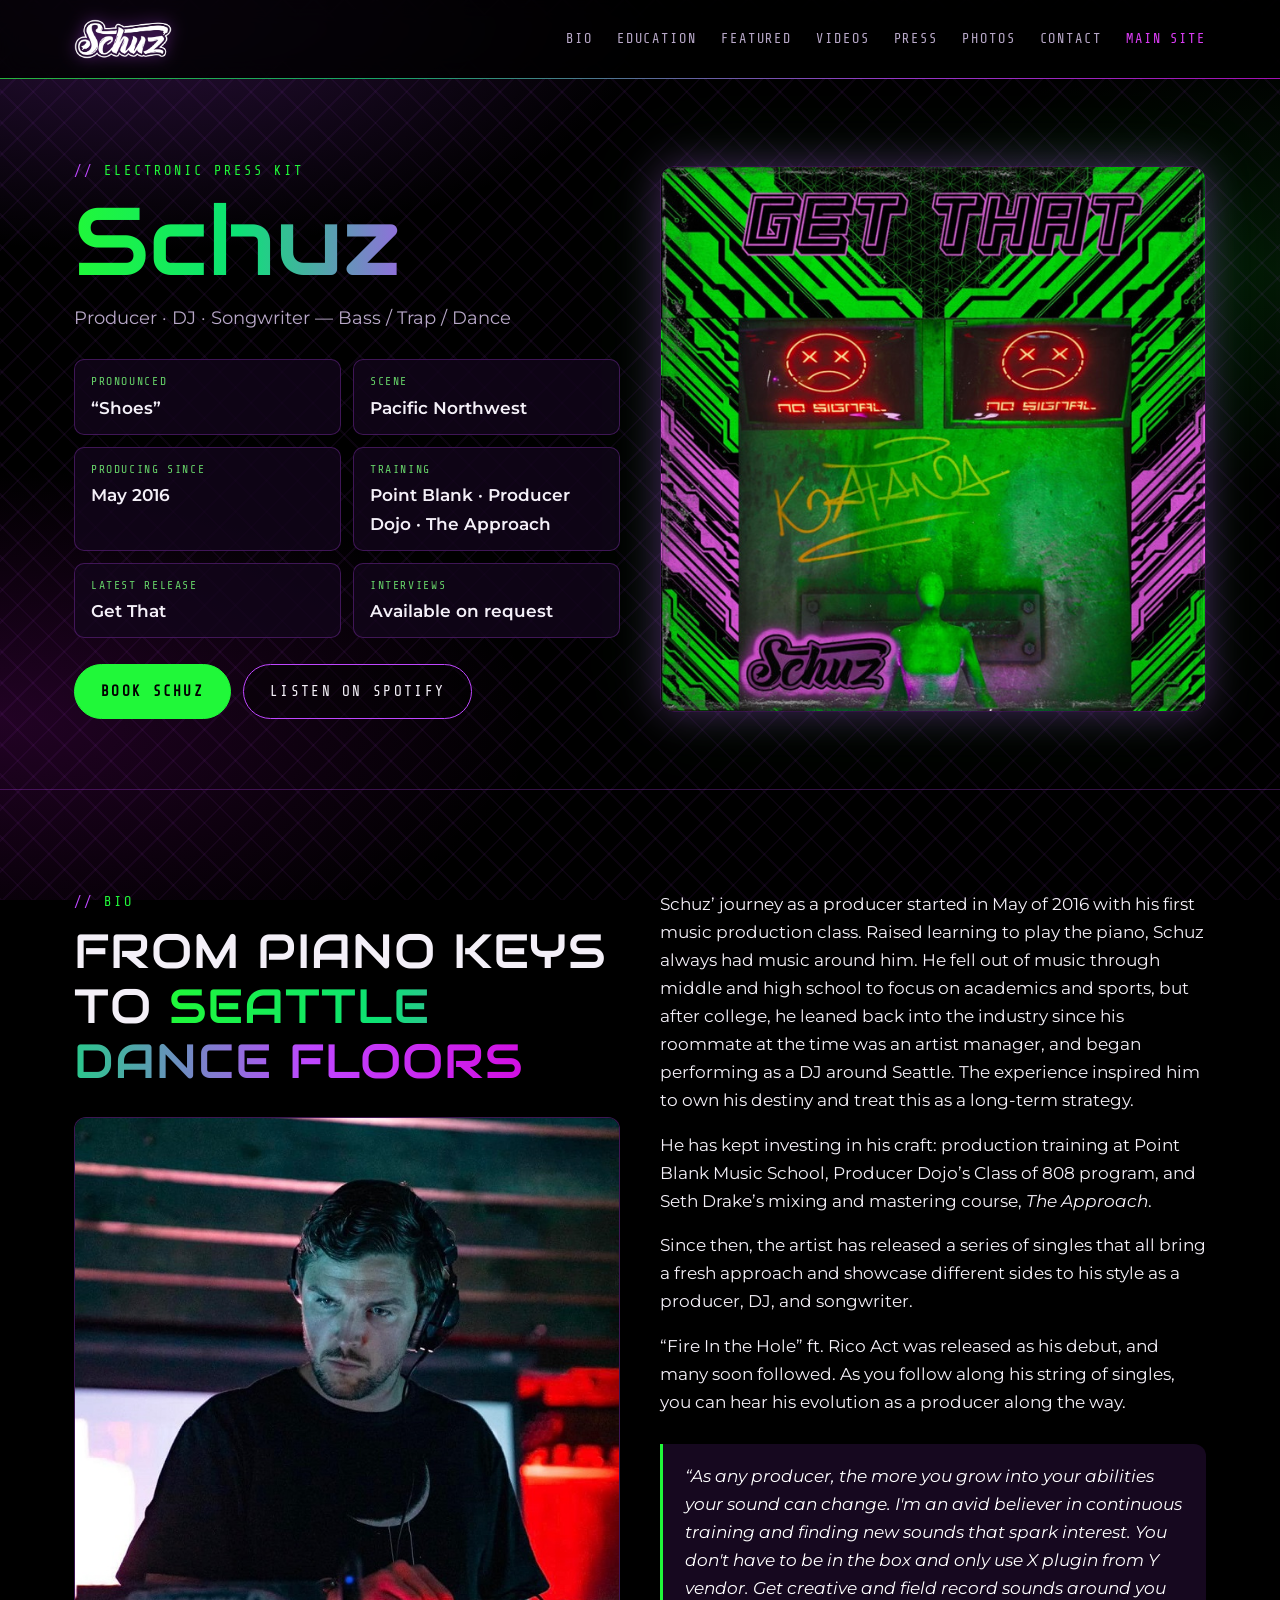
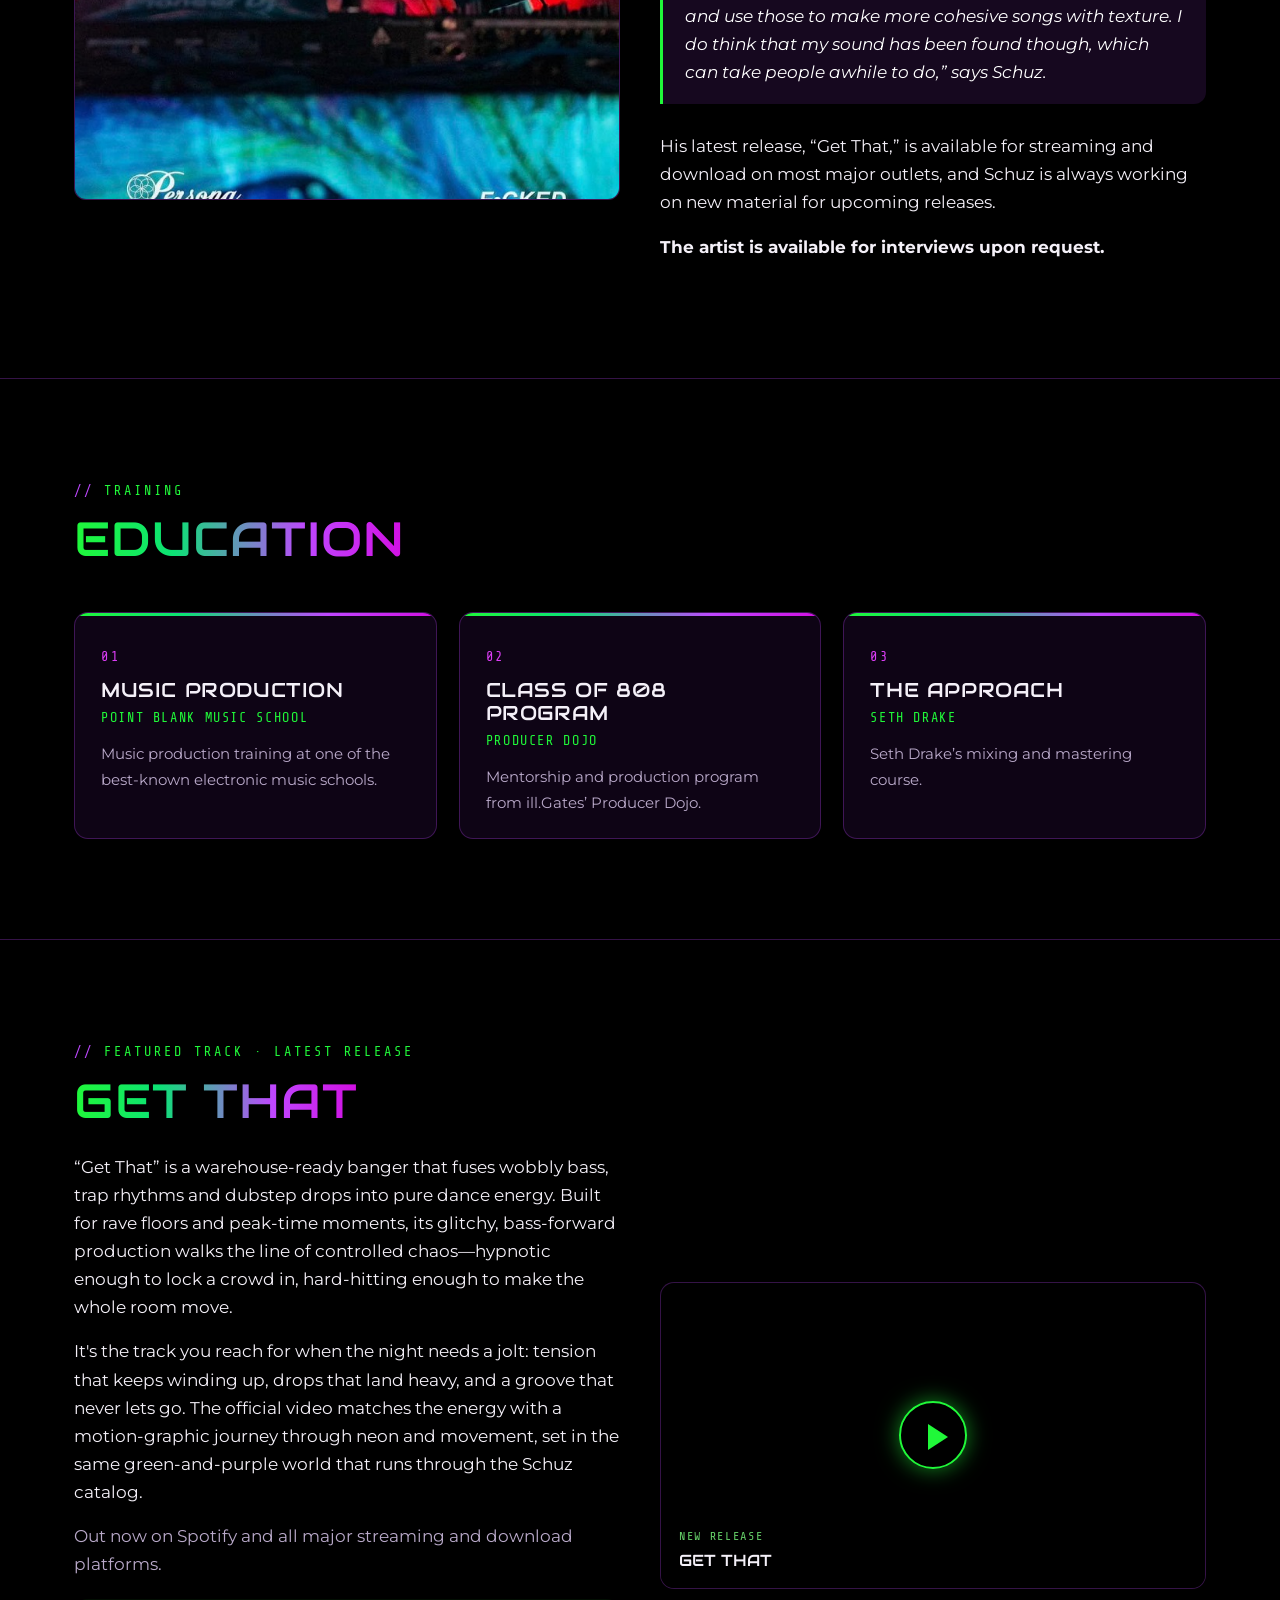
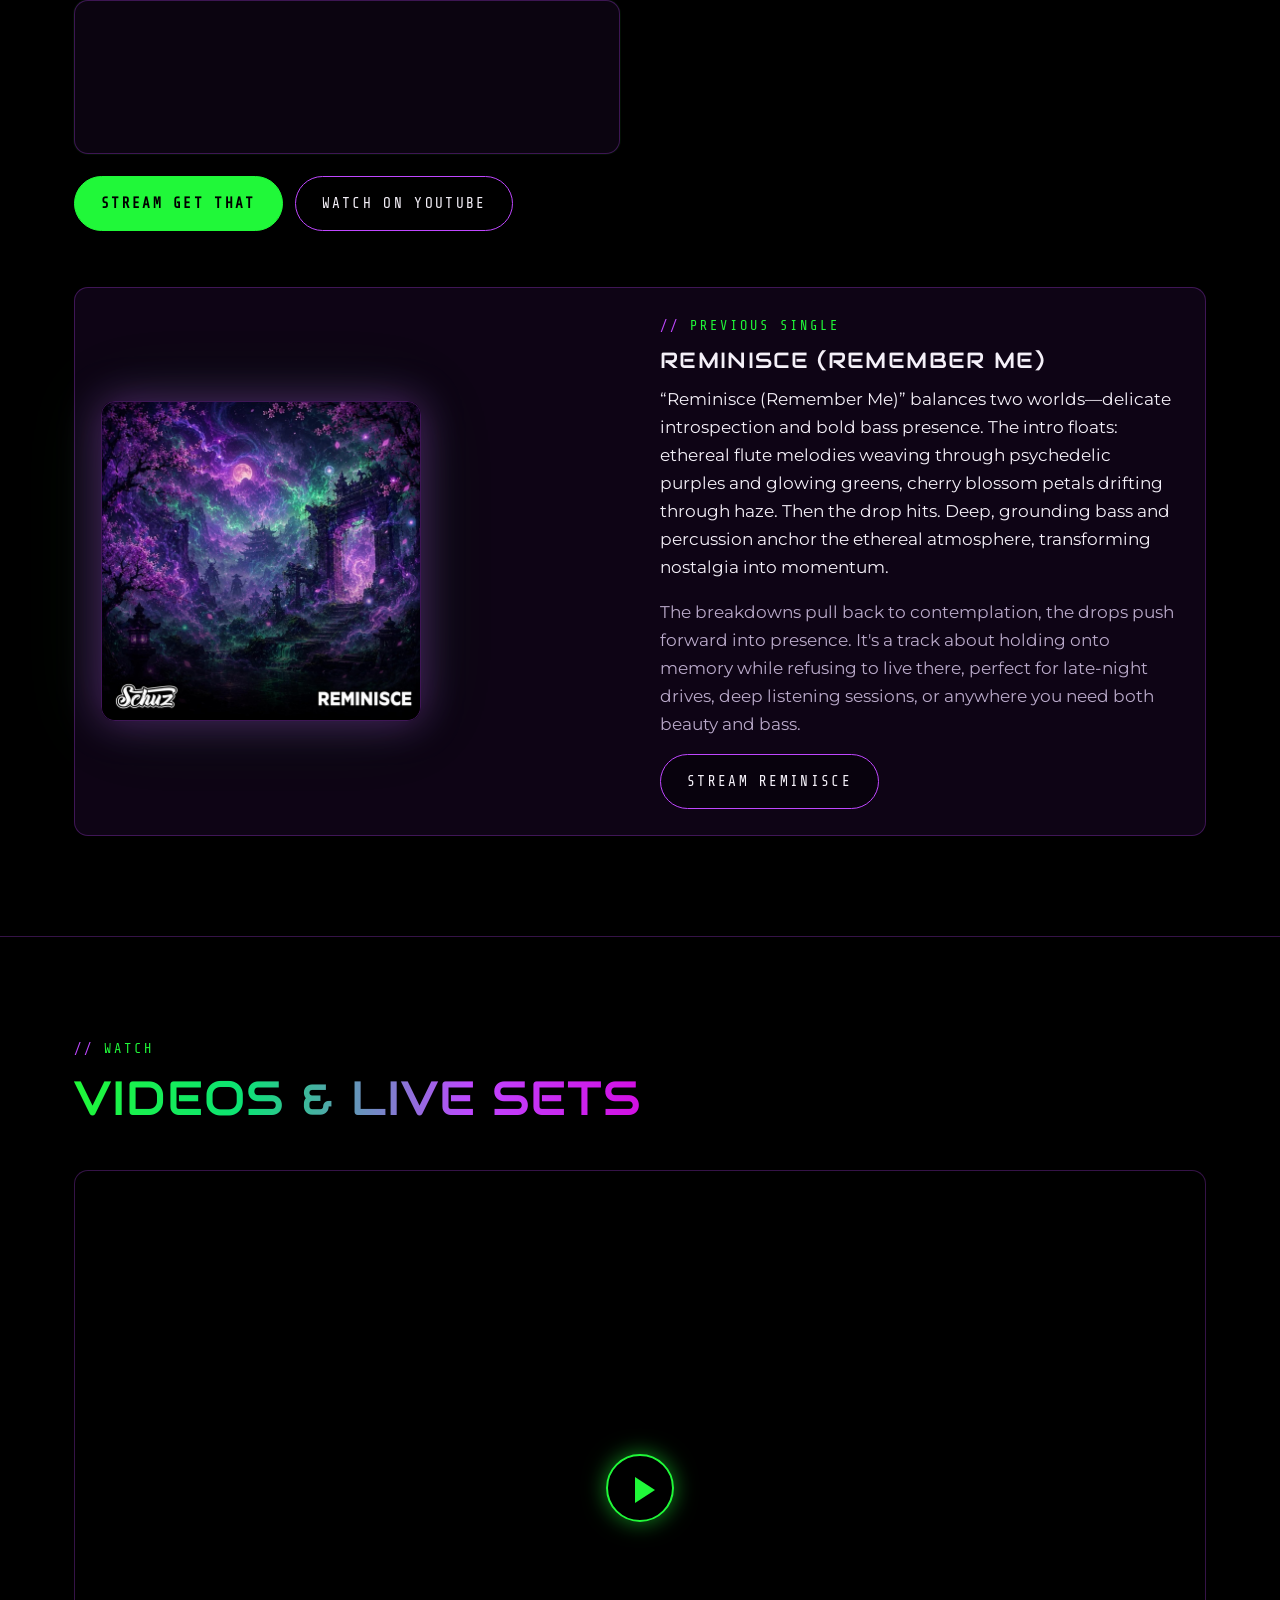
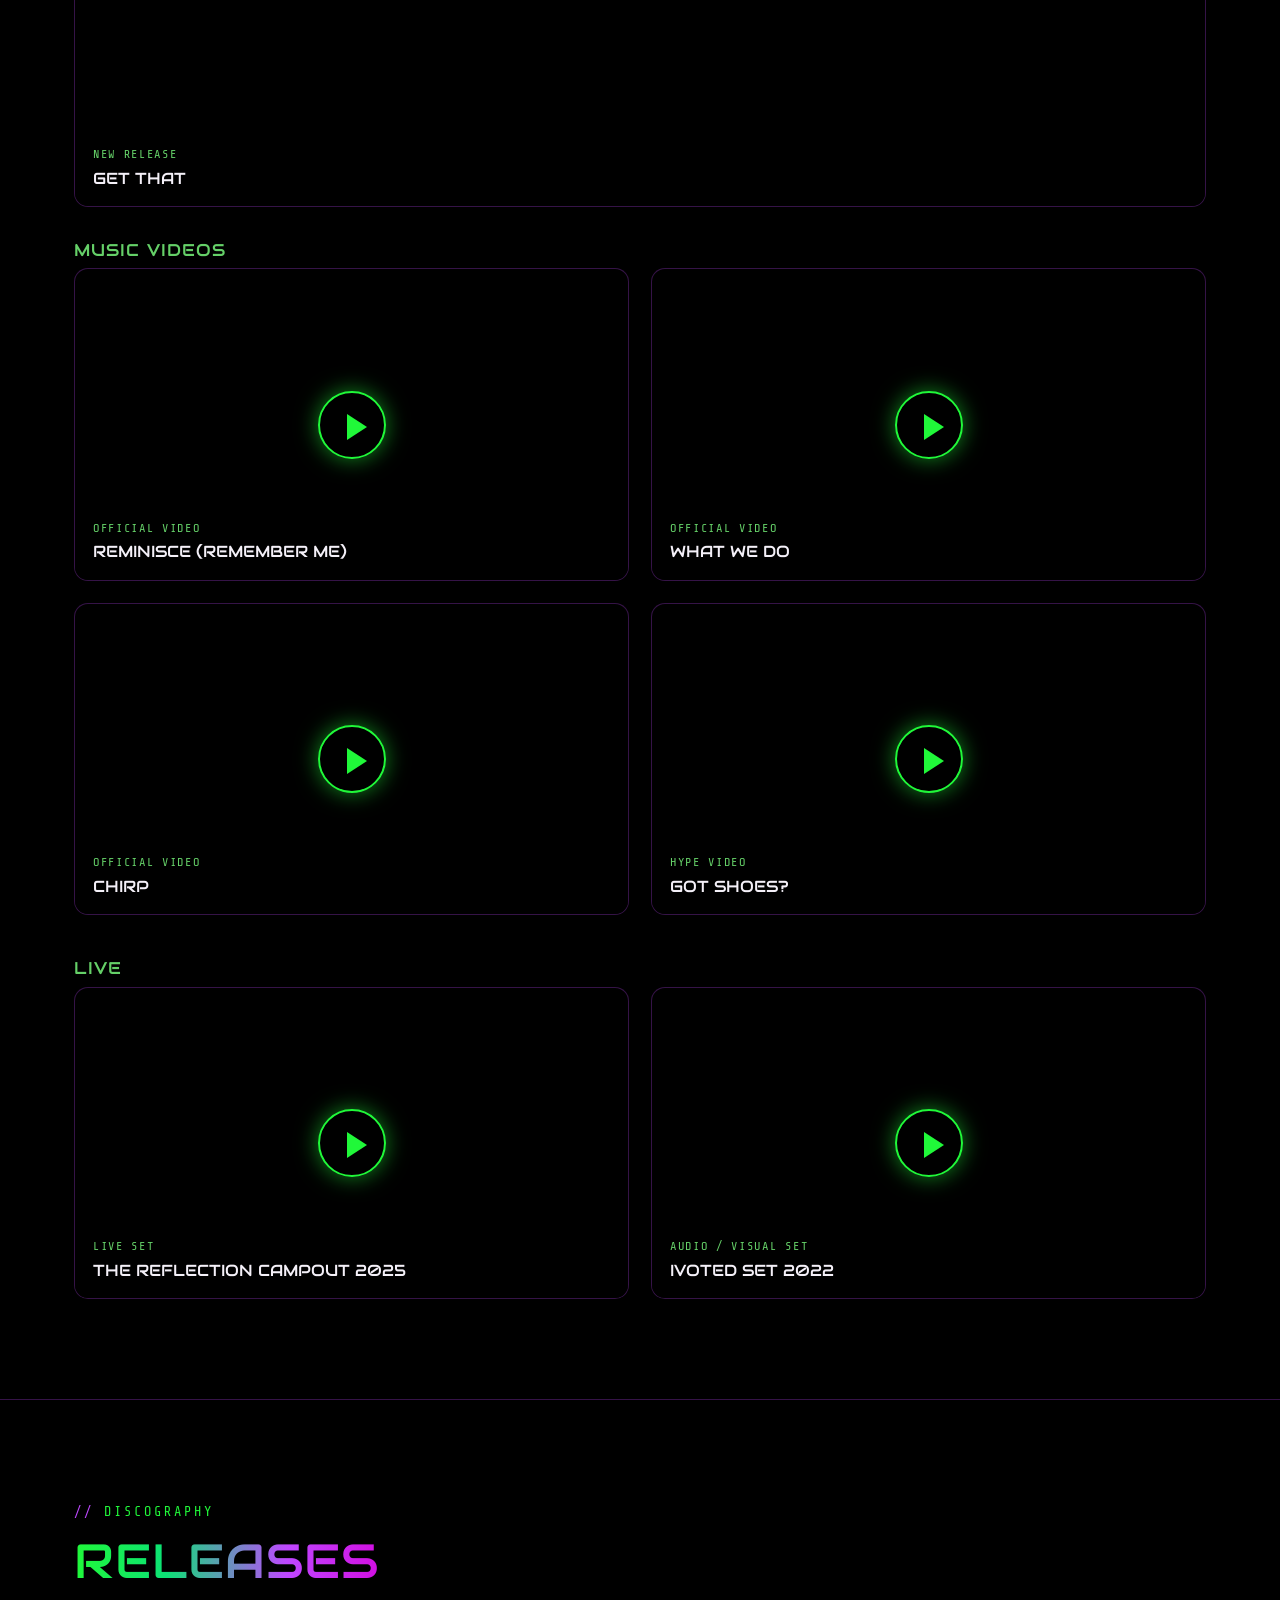
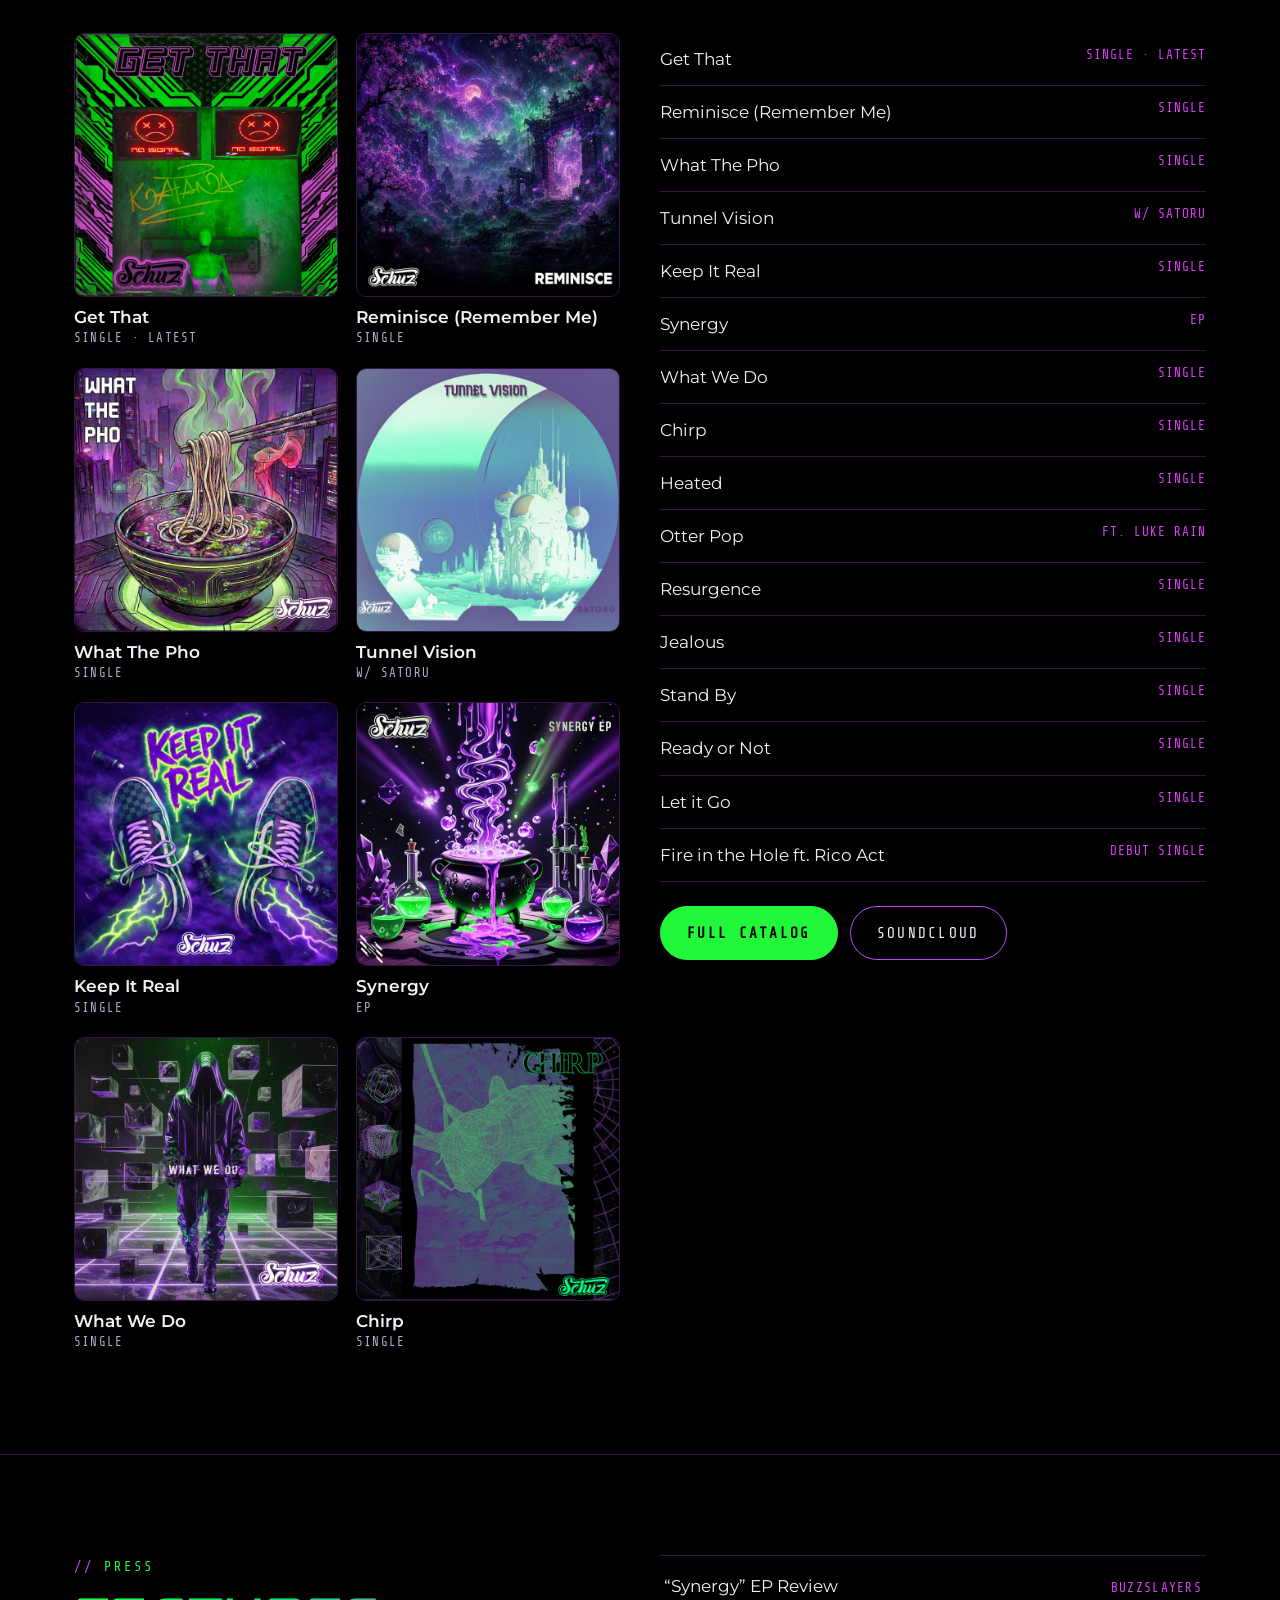
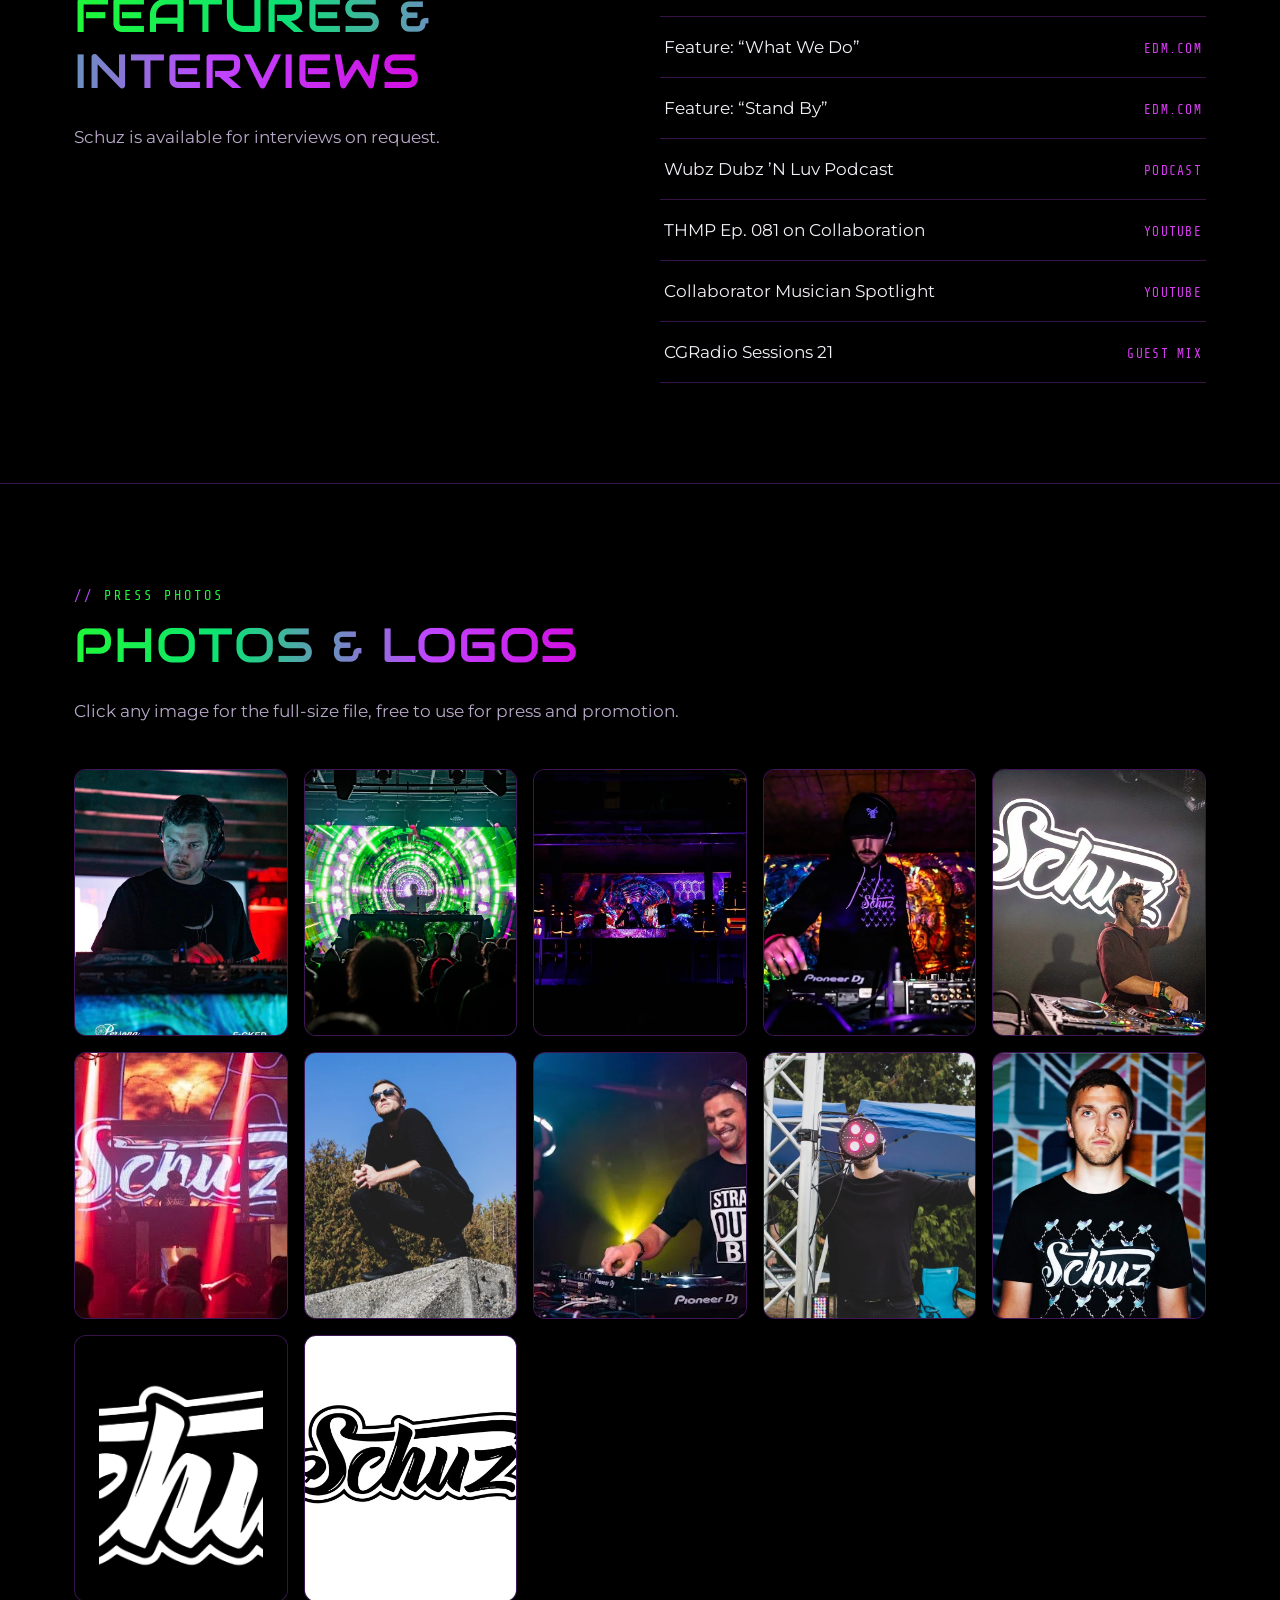
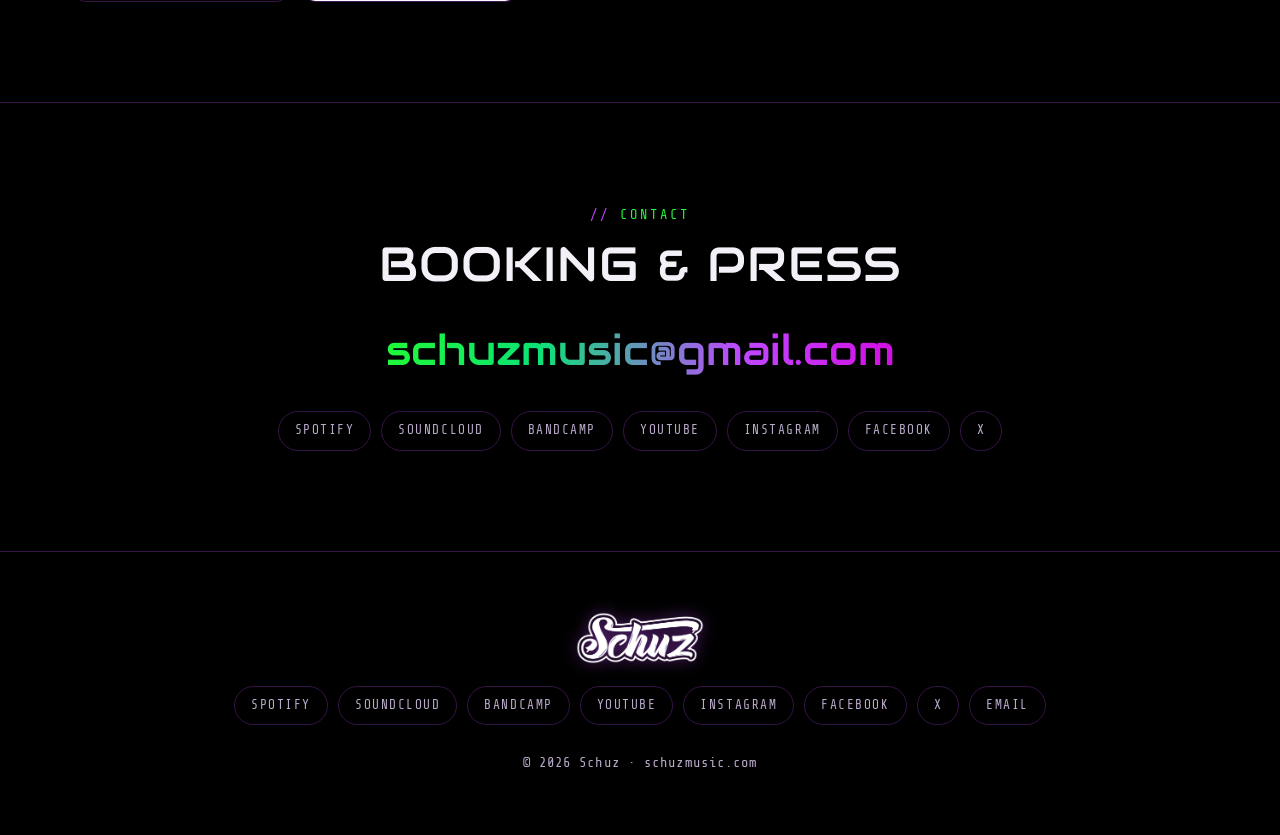
==== epk/index.html @ 89420cf3 "Video labels: Reminisce official video, Got Shoes? hype video Co-Authored-By: Claude Opus 5.5 <norep" ====
<!doctype html>
<html lang="en">
<head>
  <meta charset="utf-8">
  <meta name="viewport" content="width=device-width, initial-scale=1">
  <title>Schuz | Electronic Press Kit</title>
  <meta name="description" content="Electronic press kit for Schuz, producer and DJ: bio, music, videos, press, photos and booking contact.">
  <meta name="theme-color" content="#000000">
  <link rel="canonical" href="https://schuzmusic.com/epk/">
  <meta property="og:site_name" content="Schuz">
  <meta property="og:title" content="Schuz | Electronic Press Kit">
  <meta property="og:description" content="Electronic press kit for Schuz, producer and DJ: bio, music, videos, press, photos and booking contact.">
  <meta property="og:url" content="https://schuzmusic.com/epk/">
  <meta property="og:type" content="website">
  <meta property="og:image" content="https://schuzmusic.com/images/art/get-that.jpg">
  <meta name="twitter:card" content="summary_large_image">
  <link rel="icon" href="../images/favicon.ico">
  <link rel="preconnect" href="https://fonts.googleapis.com">
  <link rel="preconnect" href="https://fonts.gstatic.com" crossorigin>
  <link href="https://fonts.googleapis.com/css2?family=Audiowide&family=Montserrat:wght@400;600;700&family=Share+Tech+Mono&display=swap" rel="stylesheet">
  <link rel="stylesheet" href="../assets/style.css?v=202611192001">
  <script src="../assets/site.js?v=202611192001" defer></script>
</head>
<body>
<header class="site-header">
  <div class="wrap">
    <a class="logo" href="../" aria-label="Schuz home"><img src="../images/logo-white-wide.png" alt="Schuz" onerror="this.onerror=null;this.src='https://images.squarespace-cdn.com/content/v1/58a359994402439f40370c7b/1534022627907-P2L6P6RFVJK82ZV1EN6B/Schuz-white-logo.png'"></a>
    <button class="menu-btn" aria-label="Open menu" aria-expanded="false">&#9776;</button>
    <nav class="nav">
      <a href="#bio">Bio</a>
      <a href="#education">Education</a>
      <a href="#featured">Featured</a>
      <a href="#videos">Videos</a>
      <a href="#press">Press</a>
      <a href="#photos">Photos</a>
      <a href="#contact">Contact</a>
      <a href="../" class="epk-link">Main site</a>
    </nav>
  </div>
</header>

<main>

  <section class="epk-hero">
    <div class="wrap grid-2">
      <div>
        <p class="eyebrow">Electronic Press Kit</p>
        <h1 class="epk-title grad-text">Schuz</h1>
        <p class="muted" style="font-size:1.1rem">Producer &middot; DJ &middot; Songwriter &mdash; Bass / Trap / Dance</p>
        <dl class="facts">
          <div><dt>Pronounced</dt><dd>&ldquo;Shoes&rdquo;</dd></div>
          <div><dt>Scene</dt><dd>Pacific Northwest</dd></div>
          <div><dt>Producing since</dt><dd>May 2016</dd></div>
          <div><dt>Training</dt><dd>Point Blank &middot; Producer Dojo &middot; The Approach</dd></div>
          <div><dt>Latest release</dt><dd>Get That</dd></div>
          <div><dt>Interviews</dt><dd>Available on request</dd></div>
        </dl>
        <div class="btn-row">
          <a class="btn primary" href="mailto:schuzmusic@gmail.com?subject=Booking%20%2F%20Press%20Inquiry%20-%20Schuz">Book Schuz</a>
          <a class="btn" href="https://open.spotify.com/playlist/7sFdtz4wPIXtweQwZlpiwJ" target="_blank" rel="noopener">Listen on Spotify</a>
        </div>
      </div>
      <div class="cover-frame"><img src="../images/art/get-that.jpg" alt="Get That cover art" onerror="this.onerror=null;this.src='https://i.scdn.co/image/ab67616d0000b273d4a8bc355864a6e6842d45a6'"></div>
    </div>
  </section>

  <section id="bio">
    <div class="wrap grid-2">
      <div>
        <p class="eyebrow">Bio</p>
        <h2>From piano keys to <span class="grad-text">Seattle dance floors</span></h2>
        <a class="photo" style="margin-top:28px" href="../images/epk-photo-1.jpg" target="_blank"><img loading="lazy" src="../images/epk-photo-1.jpg" alt="Schuz DJing" onerror="this.onerror=null;this.src='https://static.wixstatic.com/media/feb2db_843b74ad14c74a41a1388d8b9cd171cd~mv2.jpg'"></a>
      </div>
      <div>
        <p>Schuz&rsquo; journey as a producer started in May of 2016 with his first music production class. Raised learning to play the piano, Schuz always had music around him. He fell out of music through middle and high school to focus on academics and sports, but after college, he leaned back into the industry since his roommate at the time was an artist manager, and began performing as a DJ around Seattle. The experience inspired him to own his destiny and treat this as a long-term strategy.</p>
        <p>He has kept investing in his craft: production training at Point Blank Music School, Producer Dojo&rsquo;s Class of 808 program, and Seth Drake&rsquo;s mixing and mastering course, <em>The Approach</em>.</p>
        <p>Since then, the artist has released a series of singles that all bring a fresh approach and showcase different sides to his style as a producer, DJ, and songwriter.</p>
        <p>&ldquo;Fire In the Hole&rdquo; ft. Rico Act was released as his debut, and many soon followed. As you follow along his string of singles, you can hear his evolution as a producer along the way.</p>
        <blockquote>&ldquo;As any producer, the more you grow into your abilities your sound can change. I'm an avid believer in continuous training and finding new sounds that spark interest. You don't have to be in the box and only use X plugin from Y vendor. Get creative and field record sounds around you and use those to make more cohesive songs with texture. I do think that my sound has been found though, which can take people awhile to do,&rdquo; says Schuz.</blockquote>
        <p>His latest release, &ldquo;Get That,&rdquo; is available for streaming and download on most major outlets, and Schuz is always working on new material for upcoming releases.</p>
        <p><strong>The artist is available for interviews upon request.</strong></p>
      </div>
    </div>
  </section>

  <section id="education">
    <div class="wrap">
      <div class="section-head">
        <p class="eyebrow">Training</p>
        <h2><span class="grad-text">Education</span></h2>
      </div>
      <div class="edu-grid">
<div class="edu"><span class="edu-num">01</span><h3>Music production</h3><p class="edu-school">Point Blank Music School</p><p class="muted">Music production training at one of the best-known electronic music schools.</p></div>
<div class="edu"><span class="edu-num">02</span><h3>Class of 808 program</h3><p class="edu-school">Producer Dojo</p><p class="muted">Mentorship and production program from ill.Gates&rsquo; Producer Dojo.</p></div>
<div class="edu"><span class="edu-num">03</span><h3>The Approach</h3><p class="edu-school">Seth Drake</p><p class="muted">Seth Drake&rsquo;s mixing and mastering course.</p></div>
      </div>
    </div>
  </section>

  <section id="featured">
    <div class="wrap">
      <div class="grid-2" style="align-items:center">
        <div>
          <p class="eyebrow">Featured track &middot; Latest release</p>
          <h2><span class="grad-text">Get That</span></h2>
          <p>&ldquo;Get That&rdquo; is a warehouse-ready banger that fuses wobbly bass, trap rhythms and dubstep drops into pure dance energy. Built for rave floors and peak-time moments, its glitchy, bass-forward production walks the line of controlled chaos&mdash;hypnotic enough to lock a crowd in, hard-hitting enough to make the whole room move.</p>
          <p>It's the track you reach for when the night needs a jolt: tension that keeps winding up, drops that land heavy, and a groove that never lets go. The official video matches the energy with a motion-graphic journey through neon and movement, set in the same green-and-purple world that runs through the Schuz catalog.</p>
          <p class="muted">Out now on Spotify and all major streaming and download platforms.</p>
          <div class="embed" style="margin-top:22px">
            <iframe height="152" loading="lazy" allow="autoplay; clipboard-write; encrypted-media; fullscreen; picture-in-picture" title="Get That on Spotify"
              src="https://open.spotify.com/embed/album/3OVxxTqc6UkwvJeayjAvST?theme=0"></iframe>
          </div>
          <div class="btn-row" style="margin-top:22px">
            <a class="btn primary" href="https://open.spotify.com/album/3OVxxTqc6UkwvJeayjAvST" target="_blank" rel="noopener">Stream Get That</a>
            <a class="btn" href="https://youtu.be/Ds3m8-0yXIE" target="_blank" rel="noopener">Watch on YouTube</a>
          </div>
        </div>
        <div class="yt" data-id="Ds3m8-0yXIE" aria-label="Play Get That"><span class="play"></span><span class="cap"><small>New release</small>Get That</span></div>
      </div>

      <div class="grid-2 panel" style="margin-top:56px;align-items:center">
        <div class="cover-frame" style="max-width:320px"><img loading="lazy" src="../images/art/reminisce.jpg" alt="Reminisce (Remember Me) cover art" onerror="this.onerror=null;this.src='https://i.scdn.co/image/ab67616d0000b27381c68a9cda54dfab7e30f4c0'"></div>
        <div>
          <p class="eyebrow">Previous single</p>
          <h3 style="font-family:var(--display);color:var(--text);font-size:1.4rem">Reminisce (Remember Me)</h3>
          <p>&ldquo;Reminisce (Remember Me)&rdquo; balances two worlds&mdash;delicate introspection and bold bass presence. The intro floats: ethereal flute melodies weaving through psychedelic purples and glowing greens, cherry blossom petals drifting through haze. Then the drop hits. Deep, grounding bass and percussion anchor the ethereal atmosphere, transforming nostalgia into momentum.</p>
          <p class="muted">The breakdowns pull back to contemplation, the drops push forward into presence. It's a track about holding onto memory while refusing to live there, perfect for late-night drives, deep listening sessions, or anywhere you need both beauty and bass.</p>
          <a class="btn" href="https://open.spotify.com/album/0HAwcvYFVnciR9bd7pAQuV" target="_blank" rel="noopener">Stream Reminisce</a>
        </div>
      </div>
    </div>
  </section>

  <section id="videos">
    <div class="wrap">
      <div class="section-head">
        <p class="eyebrow">Watch</p>
        <h2><span class="grad-text">Videos &amp; live sets</span></h2>
      </div>
      <div class="video-grid">
<div class="yt wide" data-id="Ds3m8-0yXIE" aria-label="Play Get That"><span class="play"></span><span class="cap"><small>New release</small>Get That</span></div>
      </div>
      <h3 style="margin-top:34px">Music videos</h3>
      <div class="video-grid">
<div class="yt" data-id="78XVAAbVwU0" aria-label="Play Reminisce (Remember Me)"><span class="play"></span><span class="cap"><small>Official video</small>Reminisce (Remember Me)</span></div>
<div class="yt" data-id="8nrYL1zZ_-I" aria-label="Play What We Do"><span class="play"></span><span class="cap"><small>Official video</small>What We Do</span></div>
<div class="yt" data-id="jbpI7788JrU" aria-label="Play Chirp"><span class="play"></span><span class="cap"><small>Official video</small>Chirp</span></div>
<div class="yt" data-id="i533TSZoupE" aria-label="Play Got Shoes?"><span class="play"></span><span class="cap"><small>Hype video</small>Got Shoes?</span></div>
      </div>
      <h3 style="margin-top:44px">Live</h3>
      <div class="video-grid">
<div class="yt" data-id="GHLhVXws4Ps" aria-label="Play The Reflection Campout 2025"><span class="play"></span><span class="cap"><small>Live set</small>The Reflection Campout 2025</span></div>
<div class="yt" data-id="XNCa7h8nX9A" aria-label="Play iVoted Set 2022"><span class="play"></span><span class="cap"><small>Audio / visual set</small>iVoted Set 2022</span></div>
      </div>
    </div>
  </section>

  <section id="music">
    <div class="wrap">
      <div class="section-head">
        <p class="eyebrow">Discography</p>
        <h2><span class="grad-text">Releases</span></h2>
      </div>
      <div class="grid-2">
        <div class="releases" style="grid-template-columns:repeat(2,1fr)">
<a class="release" href="https://open.spotify.com/album/3OVxxTqc6UkwvJeayjAvST" target="_blank" rel="noopener"><div class="cover"><img loading="lazy" src="../images/art/get-that.jpg" alt="Get That cover art" onerror="this.onerror=null;this.src='https://i.scdn.co/image/ab67616d0000b273d4a8bc355864a6e6842d45a6'"></div><div class="name">Get That</div><div class="meta">Single · Latest</div></a>
<a class="release" href="https://open.spotify.com/album/0HAwcvYFVnciR9bd7pAQuV" target="_blank" rel="noopener"><div class="cover"><img loading="lazy" src="../images/art/reminisce.jpg" alt="Reminisce (Remember Me) cover art" onerror="this.onerror=null;this.src='https://i.scdn.co/image/ab67616d0000b27381c68a9cda54dfab7e30f4c0'"></div><div class="name">Reminisce (Remember Me)</div><div class="meta">Single</div></a>
<a class="release" href="https://open.spotify.com/album/6tttp0FAtWndlb7VmXecKX" target="_blank" rel="noopener"><div class="cover"><img loading="lazy" src="../images/art/what-the-pho.jpg" alt="What The Pho cover art" onerror="this.onerror=null;this.src='https://i.scdn.co/image/ab67616d0000b273de76f0624b46d5db398f3515'"></div><div class="name">What The Pho</div><div class="meta">Single</div></a>
<a class="release" href="https://open.spotify.com/album/5pXTvZ7ySFhDBU1qjHHUY6" target="_blank" rel="noopener"><div class="cover"><img loading="lazy" src="../images/art/tunnel-vision.jpg" alt="Tunnel Vision cover art" onerror="this.onerror=null;this.src='https://i.scdn.co/image/ab67616d0000b2731bfc90a4b4059be305f07ae3'"></div><div class="name">Tunnel Vision</div><div class="meta">w/ Satoru</div></a>
<a class="release" href="https://open.spotify.com/album/3HDSfz8536MvWgcVTeKW0Y" target="_blank" rel="noopener"><div class="cover"><img loading="lazy" src="../images/art/keep-it-real.jpg" alt="Keep It Real cover art" onerror="this.onerror=null;this.src='https://i.scdn.co/image/ab67616d0000b273bd5561396d37c463a0d9a5b4'"></div><div class="name">Keep It Real</div><div class="meta">Single</div></a>
<a class="release" href="https://open.spotify.com/album/34MYS9DBvajaxvMvYPhp7I" target="_blank" rel="noopener"><div class="cover"><img loading="lazy" src="../images/art/synergy.jpg" alt="Synergy cover art" onerror="this.onerror=null;this.src='https://i.scdn.co/image/ab67616d0000b273e71a7917156a77401fb9ca6d'"></div><div class="name">Synergy</div><div class="meta">EP</div></a>
<a class="release" href="https://open.spotify.com/album/0RpTZXyG1e7I15H27EKvV9" target="_blank" rel="noopener"><div class="cover"><img loading="lazy" src="../images/art/what-we-do.jpg" alt="What We Do cover art" onerror="this.onerror=null;this.src='https://i.scdn.co/image/ab67616d0000b2734018b08cab598bd0f0130f7b'"></div><div class="name">What We Do</div><div class="meta">Single</div></a>
<a class="release" href="https://open.spotify.com/album/2qTEEj2oPqav8h3E71MXVZ" target="_blank" rel="noopener"><div class="cover"><img loading="lazy" src="../images/art/chirp.jpg" alt="Chirp cover art" onerror="this.onerror=null;this.src='https://i.scdn.co/image/ab67616d0000b2738ee1e285bf490d73f2e9384c'"></div><div class="name">Chirp</div><div class="meta">Single</div></a>
        </div>
        <div>
          <ul class="release-list">
<li><a href="https://open.spotify.com/album/3OVxxTqc6UkwvJeayjAvST" target="_blank" rel="noopener">Get That</a><span class="tag">Single · Latest</span></li>
<li><a href="https://open.spotify.com/album/0HAwcvYFVnciR9bd7pAQuV" target="_blank" rel="noopener">Reminisce (Remember Me)</a><span class="tag">Single</span></li>
<li><a href="https://open.spotify.com/album/6tttp0FAtWndlb7VmXecKX" target="_blank" rel="noopener">What The Pho</a><span class="tag">Single</span></li>
<li><a href="https://open.spotify.com/album/5pXTvZ7ySFhDBU1qjHHUY6" target="_blank" rel="noopener">Tunnel Vision</a><span class="tag">w/ Satoru</span></li>
<li><a href="https://open.spotify.com/album/3HDSfz8536MvWgcVTeKW0Y" target="_blank" rel="noopener">Keep It Real</a><span class="tag">Single</span></li>
<li><a href="https://open.spotify.com/album/34MYS9DBvajaxvMvYPhp7I" target="_blank" rel="noopener">Synergy</a><span class="tag">EP</span></li>
<li><a href="https://open.spotify.com/album/0RpTZXyG1e7I15H27EKvV9" target="_blank" rel="noopener">What We Do</a><span class="tag">Single</span></li>
<li><a href="https://open.spotify.com/album/2qTEEj2oPqav8h3E71MXVZ" target="_blank" rel="noopener">Chirp</a><span class="tag">Single</span></li>
<li><a href="https://open.spotify.com/album/5xGlIa47Nt6a5FH68gSR8h" target="_blank" rel="noopener">Heated</a><span class="tag">Single</span></li>
<li><a href="https://open.spotify.com/album/5aKVVH6AueJejgWCw78qFj" target="_blank" rel="noopener">Otter Pop</a><span class="tag">ft. Luke Rain</span></li>
<li><a href="https://open.spotify.com/album/7eRFUovelTPJdpJEUwoSPx" target="_blank" rel="noopener">Resurgence</a><span class="tag">Single</span></li>
<li><a href="https://open.spotify.com/album/0EKPSccOIPoNUWrfjE0lfr" target="_blank" rel="noopener">Jealous</a><span class="tag">Single</span></li>
<li><a href="https://open.spotify.com/album/6T85qXc5YBmt70IEgGqwD6" target="_blank" rel="noopener">Stand By</a><span class="tag">Single</span></li>
<li><a href="https://open.spotify.com/album/0G7H5fKZr33Dmo4qCMyU8W" target="_blank" rel="noopener">Ready or Not</a><span class="tag">Single</span></li>
<li><a href="https://open.spotify.com/album/3CKxkmOUsdCTuWS16nwWH9" target="_blank" rel="noopener">Let it Go</a><span class="tag">Single</span></li>
<li><a href="https://open.spotify.com/album/6aruNaS3pZUzDAzrIaC2pe" target="_blank" rel="noopener">Fire in the Hole ft. Rico Act</a><span class="tag">Debut single</span></li>
          </ul>
          <div class="btn-row" style="margin-top:24px">
            <a class="btn primary" href="https://open.spotify.com/playlist/7sFdtz4wPIXtweQwZlpiwJ" target="_blank" rel="noopener">Full catalog</a>
            <a class="btn" href="https://soundcloud.com/schuzmusic" target="_blank" rel="noopener">SoundCloud</a>
          </div>
        </div>
      </div>
    </div>
  </section>

  <section id="press">
    <div class="wrap grid-2">
      <div>
        <p class="eyebrow">Press</p>
        <h2><span class="grad-text">Features &amp; interviews</span></h2>
        <p class="muted">Schuz is available for interviews on request.</p>
      </div>
      <ul class="link-list">
<li><a href="https://www.buzzslayers.com/post/a-genre-bending-release-from-schuz" target="_blank" rel="noopener">&ldquo;Synergy&rdquo; EP Review <span class="src">Buzzslayers</span></a></li>
<li><a href="https://edm.com/music-releases/schuz-what-we-do" target="_blank" rel="noopener">Feature: &ldquo;What We Do&rdquo; <span class="src">EDM.com</span></a></li>
<li><a href="https://edm.com/music-releases/schuz-new-single-stand-by" target="_blank" rel="noopener">Feature: &ldquo;Stand By&rdquo; <span class="src">EDM.com</span></a></li>
<li><a href="https://podcasters.spotify.com/pod/show/wubzdubzluv/episodes/SCHUZ-enpicq/a-a44debd" target="_blank" rel="noopener">Wubz Dubz &rsquo;N Luv Podcast <span class="src">Podcast</span></a></li>
<li><a href="https://youtu.be/STee57tiq30" target="_blank" rel="noopener">THMP Ep. 081 on Collaboration <span class="src">YouTube</span></a></li>
<li><a href="https://youtu.be/bJusxDvSTd4" target="_blank" rel="noopener">Collaborator Musician Spotlight <span class="src">YouTube</span></a></li>
<li><a href="https://cybergrooveam.com/cgradio-sessions-21-schuz/" target="_blank" rel="noopener">CGRadio Sessions 21 <span class="src">Guest mix</span></a></li>
      </ul>
    </div>
  </section>

  <section id="photos">
    <div class="wrap">
      <div class="section-head">
        <p class="eyebrow">Press photos</p>
        <h2><span class="grad-text">Photos &amp; logos</span></h2>
        <p class="muted">Click any image for the full-size file, free to use for press and promotion.</p>
      </div>
      <div class="photos">
<a class="photo" href="../images/epk-photo-1.jpg" target="_blank" download><img loading="lazy" src="../images/epk-photo-1.jpg" alt="Schuz DJing" onerror="this.onerror=null;this.src='https://static.wixstatic.com/media/feb2db_843b74ad14c74a41a1388d8b9cd171cd~mv2.jpg'"></a>
<a class="photo" href="../images/epk-photo-2.jpg" target="_blank" download><img loading="lazy" src="../images/epk-photo-2.jpg" alt="Schuz live on stage" onerror="this.onerror=null;this.src='https://static.wixstatic.com/media/feb2db_3ecab4b8e2514b018205f5c403240393~mv2.jpg'"></a>
<a class="photo" href="../images/live-aston-manor.jpg" target="_blank" download><img loading="lazy" src="../images/live-aston-manor.jpg" alt="Schuz live at Aston Manor, Seattle" onerror="this.onerror=null;this.src='https://images.squarespace-cdn.com/content/v1/58a359994402439f40370c7b/1695354976595-M25AXAHCMDE8Z5FQ7RJP/5D6DD038-A7A1-4371-893F-D45AA2152FE5.JPG'"></a>
<a class="photo" href="../images/press-2.jpg" target="_blank" download><img loading="lazy" src="../images/press-2.jpg" alt="Schuz portrait" onerror="this.onerror=null;this.src='https://images.squarespace-cdn.com/content/v1/58a359994402439f40370c7b/1695354976522-R0MA7KNY0KK1XTUEP9II/1D3F9439-301A-474D-8AA5-25B1115A0A15.JPG'"></a>
<a class="photo" href="../images/epk-photo-3.jpg" target="_blank" download><img loading="lazy" src="../images/epk-photo-3.jpg" alt="Schuz photo" onerror="this.onerror=null;this.src='https://static.wixstatic.com/media/feb2db_0c685bed2dfa4ef1b04a9ee6882e7b96~mv2.jpg'"></a>
<a class="photo" href="../images/press-1.jpeg" target="_blank" download><img loading="lazy" src="../images/press-1.jpeg" alt="Schuz press photo" onerror="this.onerror=null;this.src='https://images.squarespace-cdn.com/content/v1/58a359994402439f40370c7b/1695355032621-QRXECKOLP7GYYOPWCU46/pressphoto_1.jpeg'"></a>
<a class="photo" href="../images/live-seattle-4.jpg" target="_blank" download><img loading="lazy" src="../images/live-seattle-4.jpg" alt="Schuz performing in Seattle" onerror="this.onerror=null;this.src='https://images.squarespace-cdn.com/content/v1/58a359994402439f40370c7b/1695355090209-EBKBHIT2OBBB01H35YQP/SD+Seattle-4.jpg'"></a>
<a class="photo" href="../images/press-3.jpeg" target="_blank" download><img loading="lazy" src="../images/press-3.jpeg" alt="Schuz press photo" onerror="this.onerror=null;this.src='https://images.squarespace-cdn.com/content/v1/58a359994402439f40370c7b/1695355031194-6MYW3F1KG6UULHBLBZ7F/pressphoto_2.jpeg'"></a>
<a class="photo" href="../images/live-seattle-12.jpg" target="_blank" download><img loading="lazy" src="../images/live-seattle-12.jpg" alt="Schuz performing in Seattle" onerror="this.onerror=null;this.src='https://images.squarespace-cdn.com/content/v1/58a359994402439f40370c7b/1695355090510-OCWT2Z7HHB52T39ILGDM/SD+Seattle-12.jpg'"></a>
<a class="photo" href="../images/live-crowd.jpg" target="_blank" download><img loading="lazy" src="../images/live-crowd.jpg" alt="Schuz live" onerror="this.onerror=null;this.src='https://images.squarespace-cdn.com/content/v1/58a359994402439f40370c7b/1695355032693-YBWF4H1GL1ZOPYXRMC62/74381930_1358495461020890_6384283166823153664_n.jpg'"></a>
<a class="photo" href="../images/logo-white-wide.png" target="_blank" download style="display:grid;place-items:center;padding:24px;background:#000"><img loading="lazy" src="../images/logo-white-wide.png" alt="Schuz logo (white)" onerror="this.onerror=null;this.src='https://images.squarespace-cdn.com/content/v1/58a359994402439f40370c7b/1534022627907-P2L6P6RFVJK82ZV1EN6B/Schuz-white-logo.png'"></a>
<a class="photo" href="../images/logo-black-on-white.jpg" target="_blank" download><img loading="lazy" src="../images/logo-black-on-white.jpg" alt="Schuz logo (black on white)" onerror="this.onerror=null;this.src='https://static1.squarespace.com/static/58a359994402439f40370c7b/t/5b6f53fd4ae2373e2bfd190e/1534022657372/Schuz-black-logo-white-background.jpg'"></a>
      </div>
    </div>
  </section>

  <section id="contact" class="booking">
    <div class="wrap">
      <p class="eyebrow">Contact</p>
      <h2>Booking &amp; Press</h2>
      <p><a class="email" href="mailto:schuzmusic@gmail.com?subject=Booking%20%2F%20Press%20Inquiry%20-%20Schuz">schuzmusic@gmail.com</a></p>
      <div class="socials" style="justify-content:center;margin-top:24px">
<a href="https://open.spotify.com/artist/5NspPYFCaN9xLj9QbHymUp" target="_blank" rel="noopener">Spotify</a>
<a href="https://soundcloud.com/schuzmusic" target="_blank" rel="noopener">SoundCloud</a>
<a href="https://schuz.bandcamp.com/" target="_blank" rel="noopener">Bandcamp</a>
<a href="https://www.youtube.com/channel/UCMaxM1PuP_lTJbMCj8MLsCQ" target="_blank" rel="noopener">YouTube</a>
<a href="https://instagram.com/schuzmusic" target="_blank" rel="noopener">Instagram</a>
<a href="https://facebook.com/schuzmusic" target="_blank" rel="noopener">Facebook</a>
<a href="https://x.com/schuzmusic" target="_blank" rel="noopener">X</a>
      </div>
    </div>
  </section>

</main>

<footer>
  <div class="wrap">
    <a class="logo" href="../"><img loading="lazy" src="../images/logo-white-wide.png" alt="Schuz" onerror="this.onerror=null;this.src='https://images.squarespace-cdn.com/content/v1/58a359994402439f40370c7b/1534022627907-P2L6P6RFVJK82ZV1EN6B/Schuz-white-logo.png'"></a>
    <div class="socials">
<a href="https://open.spotify.com/artist/5NspPYFCaN9xLj9QbHymUp" target="_blank" rel="noopener">Spotify</a>
<a href="https://soundcloud.com/schuzmusic" target="_blank" rel="noopener">SoundCloud</a>
<a href="https://schuz.bandcamp.com/" target="_blank" rel="noopener">Bandcamp</a>
<a href="https://www.youtube.com/channel/UCMaxM1PuP_lTJbMCj8MLsCQ" target="_blank" rel="noopener">YouTube</a>
<a href="https://instagram.com/schuzmusic" target="_blank" rel="noopener">Instagram</a>
<a href="https://facebook.com/schuzmusic" target="_blank" rel="noopener">Facebook</a>
<a href="https://x.com/schuzmusic" target="_blank" rel="noopener">X</a>
<a href="mailto:schuzmusic@gmail.com">Email</a>
    </div>
    <small>&copy; <span id="year">2026</span> Schuz &middot; schuzmusic.com</small>
  </div>
</footer>

<!-- Ruby / ArtiBot chat -->
<script type="text/javascript">!function(t,e){t.artibotApi={l:[],t:[],on:function(){this.l.push(arguments)},trigger:function(){this.t.push(arguments)}};var a=!1,i=e.createElement("script");i.async=!0,i.type="text/javascript",i.src="https://app.artibot.ai/loader.js",e.getElementsByTagName("head").item(0).appendChild(i),i.onreadystatechange=i.onload=function(){if(!(a||this.readyState&&"loaded"!=this.readyState&&"complete"!=this.readyState)){new window.ArtiBot({i:"57a98f08-c21e-4dc1-a6b8-e66a68db67a6"});a=!0}}}(window,document);</script>
</body>
</html>
---- assets/style.css ----
/* Schuz — site styles
   Brand palette
   Greens:  #20f839 #21a334 #0e611f #0ce275 #65d068
   Purples: #7a2daa #db3df5 #bf47ff #954fc1 #d20fe2
   Black:   #000000
*/
:root {
  --green: #20f839;
  --green-2: #0ce275;
  --green-3: #65d068;
  --green-4: #21a334;
  --green-deep: #0e611f;
  --purple: #bf47ff;
  --purple-2: #db3df5;
  --purple-3: #d20fe2;
  --purple-4: #954fc1;
  --purple-deep: #7a2daa;
  --black: #000000;
  --panel: rgba(18, 6, 28, 0.78);
  --line: rgba(191, 71, 255, 0.28);
  --text: #f4f0f8;
  --muted: #b9a9c9;
  --grad: linear-gradient(90deg, #20f839 0%, #0ce275 30%, #bf47ff 70%, #d20fe2 100%);
  --grad-diag: linear-gradient(135deg, #0e611f 0%, #7a2daa 55%, #d20fe2 100%);
  --radius: 14px;
  --max: 1180px;
  --display: "Audiowide", "Montserrat", sans-serif;
  --mono: "Share Tech Mono", ui-monospace, monospace;
}

* { box-sizing: border-box; }
html { scroll-behavior: smooth; scroll-padding-top: 84px; }
body {
  margin: 0;
  color: var(--text);
  font: 400 16.5px/1.7 "Montserrat", system-ui, -apple-system, sans-serif;
  -webkit-font-smoothing: antialiased;
  background-color: var(--black);
  /* purple diamond mesh (from the EPK) + neon glows */
  background-image:
    radial-gradient(ellipse 60% 40% at 10% 0%, rgba(122, 45, 170, 0.35), transparent 70%),
    radial-gradient(ellipse 50% 35% at 100% 30%, rgba(32, 248, 57, 0.10), transparent 70%),
    radial-gradient(ellipse 60% 40% at 0% 80%, rgba(210, 15, 226, 0.16), transparent 70%),
    repeating-linear-gradient(45deg, rgba(191, 71, 255, 0.06) 0 2px, transparent 2px 22px),
    repeating-linear-gradient(-45deg, rgba(191, 71, 255, 0.06) 0 2px, transparent 2px 22px);
  background-attachment: fixed;
}
img { max-width: 100%; display: block; }
a { color: inherit; }
::selection { background: var(--purple-3); color: #fff; }

h1, h2, h3 { font-family: var(--display); font-weight: 400; line-height: 1.15; margin: 0 0 0.5em; }
h2 { font-size: clamp(1.9rem, 4.4vw, 3rem); text-transform: uppercase; letter-spacing: 0.02em; }
h3 { font-size: 1.05rem; text-transform: uppercase; letter-spacing: 0.06em; color: var(--green-3); }
.grad-text {
  background: var(--grad); -webkit-background-clip: text; background-clip: text; color: transparent;
}
p { margin: 0 0 1em; }
.wrap { max-width: var(--max); margin: 0 auto; padding: 0 24px; }
.eyebrow {
  font-family: var(--mono); text-transform: uppercase; letter-spacing: 0.22em;
  color: var(--green); font-size: 0.85rem; margin: 0 0 0.8em;
}
.eyebrow::before { content: "// "; color: var(--purple); }
.muted { color: var(--muted); }

/* Header */
.site-header {
  position: sticky; top: 0; z-index: 50;
  background: rgba(0, 0, 0, 0.82);
  backdrop-filter: blur(12px);
  border-bottom: 1px solid var(--line);
}
.site-header::after { content: ""; position: absolute; left: 0; right: 0; bottom: -1px; height: 1px; background: var(--grad); opacity: .7; }
.site-header .wrap { display: flex; align-items: center; justify-content: space-between; height: 78px; }
.logo img { height: 40px; width: auto; filter: drop-shadow(0 0 8px rgba(191, 71, 255, .55)); }
.nav { display: flex; gap: 24px; }
.nav a {
  text-decoration: none; font-family: var(--mono); text-transform: uppercase; letter-spacing: .14em;
  font-size: 0.85rem; color: var(--muted); transition: color .2s, text-shadow .2s;
}
.nav a:hover { color: var(--green); text-shadow: 0 0 10px rgba(32, 248, 57, .6); }
.nav a.epk-link { color: var(--purple-2); }
.nav a.epk-link:hover { color: var(--purple-2); text-shadow: 0 0 10px rgba(219, 61, 245, .7); }
.menu-btn { display: none; background: none; border: 0; color: var(--text); font-size: 1.7rem; cursor: pointer; }

/* Buttons */
.btn {
  display: inline-block; text-decoration: none; cursor: pointer;
  font-family: var(--mono); text-transform: uppercase; letter-spacing: .16em; font-size: .9rem;
  padding: 14px 26px; border-radius: 999px; border: 1px solid var(--purple);
  color: var(--text); background: rgba(0, 0, 0, .4);
  transition: box-shadow .2s, background .2s, color .2s, transform .2s;
}
.btn:hover { box-shadow: 0 0 18px rgba(191, 71, 255, .65); background: rgba(122, 45, 170, .35); transform: translateY(-1px); }
.btn.primary { background: var(--green); border-color: var(--green); color: #000; font-weight: 700; }
.btn.primary:hover { box-shadow: 0 0 24px rgba(32, 248, 57, .75); background: #5dff70; }
.btn-row { display: flex; flex-wrap: wrap; gap: 12px; }

/* Hero with background video */
.hero { position: relative; min-height: 92vh; display: grid; place-items: end center; text-align: center; overflow: hidden; background: #000; }
.hero-bg, .bg-video { position: absolute; inset: 0; width: 100%; height: 100%; object-fit: cover; }
.hero-bg { z-index: 0; }
.bg-video { overflow: hidden; pointer-events: none; z-index: 1; }
.bg-video iframe {
  position: absolute; top: 50%; left: 50%; border: 0;
  width: 100vw; height: 56.25vw; min-height: 100%; min-width: 177.78vh;
  transform: translate(-50%, -50%) scale(1.15);
  opacity: 0; transition: opacity 1.2s ease;
}
.bg-video.on iframe { opacity: 1; }
.hero::after, .video-band::after {
  content: ""; position: absolute; inset: 0;
  background:
    linear-gradient(180deg, rgba(0,0,0,.20) 0%, rgba(0,0,0,.30) 60%, #000 100%),
    linear-gradient(90deg, rgba(122,45,170,.18), rgba(14,97,31,.12));
  z-index: 2;
}
.hero-inner, .video-band .wrap, .scroll-cue { position: relative; z-index: 3; }
.hero-inner { padding: 0 24px 96px; }
.hero-logo { width: min(320px, 64vw); margin: 0 auto 20px; filter: drop-shadow(0 0 22px rgba(191, 71, 255, .7)); }
.hero h1 {
  font-family: var(--mono); font-size: clamp(.95rem, 2.2vw, 1.2rem); font-weight: 400;
  text-transform: uppercase; letter-spacing: .3em; color: var(--green-3); margin: 0 0 26px;
  text-shadow: 0 2px 12px rgba(0,0,0,.8);
}
.hero .btn-row { justify-content: center; }
.scroll-cue { position: absolute !important; bottom: 26px; left: 50%; transform: translateX(-50%); z-index: 1; font-family: var(--mono); font-size: .75rem; letter-spacing: .3em; color: var(--muted); text-decoration: none; }

/* Sections */
section { padding: 100px 0; position: relative; }
section + section { border-top: 1px solid var(--line); }
.section-head { margin-bottom: 44px; max-width: 760px; }
.grid-2 { display: grid; grid-template-columns: 1fr 1fr; gap: 40px; align-items: start; }
.grid-3 { display: grid; grid-template-columns: repeat(3, 1fr); gap: 22px; }

.panel { background: var(--panel); border: 1px solid var(--line); border-radius: var(--radius); padding: 26px; }
.embed { border-radius: var(--radius); overflow: hidden; background: #0b0410; border: 1px solid var(--line); box-shadow: 0 0 0 1px rgba(32,248,57,.06), 0 18px 40px rgba(0,0,0,.5); }
.embed iframe { display: block; width: 100%; border: 0; }

/* Release grid */
.releases { display: grid; grid-template-columns: repeat(6, 1fr); gap: 18px; }
@media (max-width: 1100px) { .releases { grid-template-columns: repeat(3, 1fr); } }
.release { text-decoration: none; display: block; }
.release .cover { position: relative; border-radius: 10px; overflow: hidden; aspect-ratio: 1; border: 1px solid var(--line); transition: transform .25s, box-shadow .25s; }
.release .cover img { width: 100%; height: 100%; object-fit: cover; }
.release:hover .cover { transform: translateY(-4px); box-shadow: 0 0 0 2px var(--green), 0 0 28px rgba(32, 248, 57, .45); }
.release .name { font-weight: 600; margin-top: 10px; line-height: 1.3; }
.release .meta { font-family: var(--mono); font-size: .78rem; color: var(--muted); text-transform: uppercase; letter-spacing: .1em; }
.release.featured { grid-column: span 2; grid-row: span 2; }
.release.featured .name { font-family: var(--display); font-size: 1.3rem; font-weight: 400; }
.tag-new { position: absolute; top: 10px; left: 10px; background: var(--green); color: #000; font-family: var(--mono); font-size: .75rem; letter-spacing: .15em; padding: 4px 10px; border-radius: 999px; }

/* Click-to-play YouTube cards */
.yt { position: relative; aspect-ratio: 16 / 9; border-radius: var(--radius); overflow: hidden; cursor: pointer; background: #000 center / cover no-repeat; border: 1px solid var(--line); }
.yt::before { content: ""; position: absolute; inset: 0; background: linear-gradient(180deg, transparent 40%, rgba(0,0,0,.85)); transition: background .2s; }
.yt:hover::before { background: linear-gradient(180deg, rgba(122,45,170,.25), rgba(0,0,0,.85)); }
.yt .play {
  position: absolute; top: 50%; left: 50%; transform: translate(-50%, -50%);
  width: 68px; height: 68px; border-radius: 50%; border: 2px solid var(--green);
  background: rgba(0,0,0,.55); box-shadow: 0 0 22px rgba(32,248,57,.55); transition: transform .2s;
}
.yt .play::after { content: ""; position: absolute; left: 27px; top: 21px; border-style: solid; border-width: 13px 0 13px 20px; border-color: transparent transparent transparent var(--green); }
.yt:hover .play { transform: translate(-50%, -50%) scale(1.08); }
.yt .cap { position: absolute; left: 18px; right: 18px; bottom: 14px; font-family: var(--display); font-size: 1rem; text-transform: uppercase; }
.yt .cap small { display: block; font-family: var(--mono); font-size: .75rem; color: var(--green-3); letter-spacing: .14em; }
.yt iframe { position: absolute; inset: 0; width: 100%; height: 100%; border: 0; }
.video-grid { display: grid; grid-template-columns: repeat(2, 1fr); gap: 22px; }
.video-grid .wide { grid-column: span 2; }

/* A/V set band with background video */
.video-band { position: relative; overflow: hidden; padding: 140px 0; text-align: center; background: #000; }
.video-band h2 { font-size: clamp(2.2rem, 6vw, 4rem); }

/* Photos */
.photos { display: grid; grid-template-columns: repeat(auto-fill, minmax(210px, 1fr)); gap: 16px; }
.photo { display: block; border-radius: 12px; overflow: hidden; aspect-ratio: 4 / 5; background: #0b0410; border: 1px solid var(--line); }
.photo img { width: 100%; height: 100%; object-fit: cover; transition: transform .45s, filter .45s; }
.photo:hover img { transform: scale(1.05); filter: saturate(1.2); }

/* Lists */
.link-list { list-style: none; padding: 0; margin: 0; }
.link-list li { border-top: 1px solid var(--line); }
.link-list li:last-child { border-bottom: 1px solid var(--line); }
.link-list a { display: flex; justify-content: space-between; align-items: baseline; gap: 16px; padding: 16px 4px; text-decoration: none; transition: color .2s, padding .2s; }
.link-list a:hover { color: var(--green); padding-left: 12px; }
.link-list .src { font-family: var(--mono); color: var(--purple-2); font-size: .8rem; text-transform: uppercase; letter-spacing: .1em; white-space: nowrap; }

blockquote {
  margin: 28px 0; padding: 18px 22px; border-left: 3px solid var(--green);
  background: rgba(122, 45, 170, .18); border-radius: 0 12px 12px 0; font-style: italic; color: #fff;
}

.socials { display: flex; flex-wrap: wrap; gap: 10px; }
.socials a {
  text-decoration: none; font-family: var(--mono); font-size: .8rem; text-transform: uppercase; letter-spacing: .12em;
  padding: 8px 16px; border: 1px solid var(--line); border-radius: 999px; color: var(--muted); transition: all .2s;
}
.socials a:hover { color: var(--green); border-color: var(--green); box-shadow: 0 0 12px rgba(32,248,57,.4); }

.booking { text-align: center; }
.booking .email {
  font-family: var(--display); font-size: clamp(1.3rem, 4.2vw, 2.6rem); text-decoration: none;
  background: var(--grad); -webkit-background-clip: text; background-clip: text; color: transparent;
}
.booking .email:hover { filter: drop-shadow(0 0 12px rgba(32,248,57,.55)); }

/* EPK */
.epk-hero { padding: 80px 0 70px; }
.epk-hero .grid-2 { align-items: center; }
.epk-title { font-size: clamp(3.2rem, 9vw, 6rem); line-height: 1; margin-bottom: .15em; }
.facts { display: grid; grid-template-columns: repeat(2, 1fr); gap: 12px; margin: 26px 0; padding: 0; }
.facts div { background: var(--panel); border: 1px solid var(--line); border-radius: 10px; padding: 12px 16px; }
.facts dt { font-family: var(--mono); text-transform: uppercase; letter-spacing: .14em; font-size: .72rem; color: var(--green-3); }
.facts dd { margin: 2px 0 0; font-weight: 600; }
.release-list { list-style: none; margin: 0; padding: 0; }
.release-list li { display: flex; justify-content: space-between; gap: 12px; padding: 12px 0; border-bottom: 1px solid var(--line); }
.release-list li a { text-decoration: none; }
.release-list li a:hover { color: var(--green); }
.release-list .tag { font-family: var(--mono); color: var(--purple-2); font-size: .8rem; text-transform: uppercase; letter-spacing: .08em; white-space: nowrap; }
.cover-frame { border-radius: var(--radius); overflow: hidden; border: 1px solid var(--line); box-shadow: 0 0 40px rgba(191,71,255,.35), 0 0 80px rgba(32,248,57,.12); }

/* Footer */
footer { padding: 60px 0; text-align: center; border-top: 1px solid var(--line); background: rgba(0,0,0,.6); }
footer .logo img { height: 52px; margin: 0 auto 22px; }
footer .socials { justify-content: center; margin-bottom: 22px; }
footer small { font-family: var(--mono); color: var(--muted); letter-spacing: .08em; }

@media (prefers-reduced-motion: reduce) {
  .bg-video { display: none; }
  html { scroll-behavior: auto; }
}

/* Mobile */
@media (max-width: 860px) {
  .menu-btn { display: block; }
  .nav {
    display: none; position: absolute; top: 78px; left: 0; right: 0;
    flex-direction: column; gap: 0; background: #000; border-bottom: 1px solid var(--line);
  }
  .nav.open { display: flex; }
  .nav a { padding: 16px 24px; border-top: 1px solid var(--line); }
  .grid-2, .grid-3, .video-grid { grid-template-columns: 1fr; }
  .video-grid .wide { grid-column: auto; }
  section { padding: 70px 0; }
  .facts { grid-template-columns: 1fr; }
  .release.featured { grid-column: span 2; grid-row: auto; }
  .releases { grid-template-columns: repeat(2, 1fr); }
  body { background-attachment: scroll; }
}

/* Education */
.edu-grid { display: grid; grid-template-columns: repeat(3, 1fr); gap: 22px; }
.edu {
  position: relative; background: var(--panel); border: 1px solid var(--line); border-radius: var(--radius);
  padding: 28px 26px 22px; overflow: hidden; transition: border-color .25s, box-shadow .25s, transform .25s;
}
.edu::before { content: ""; position: absolute; left: 0; top: 0; right: 0; height: 3px; background: var(--grad); }
.edu:hover { border-color: var(--green); box-shadow: 0 0 26px rgba(32, 248, 57, .25); transform: translateY(-3px); }
.edu-num { font-family: var(--mono); color: var(--purple-2); font-size: .85rem; letter-spacing: .2em; }
.edu h3 { font-family: var(--display); color: var(--text); font-size: 1.25rem; margin: 10px 0 4px; letter-spacing: .03em; }
.edu-school { font-family: var(--mono); color: var(--green); text-transform: uppercase; letter-spacing: .12em; font-size: .85rem; margin-bottom: 12px; }
.edu p:last-child { margin: 0; font-size: .95rem; }
@media (max-width: 860px) { .edu-grid { grid-template-columns: 1fr; } }

/* Self-hosted hero loop (no YouTube, no player buttons) */
.hero-video { position: absolute; inset: 0; width: 100%; height: 100%; object-fit: cover; z-index: 1; pointer-events: none; }
.hero-video::-webkit-media-controls { display: none !important; }
.hero-video::-webkit-media-controls-start-playback-button { display: none !important; -webkit-appearance: none; }

/* Video groups */
.video-grid.three { grid-template-columns: repeat(3, 1fr); }
.video-grid.three .yt .cap { font-size: .9rem; }
@media (max-width: 860px) { .video-grid.three { grid-template-columns: 1fr; } }
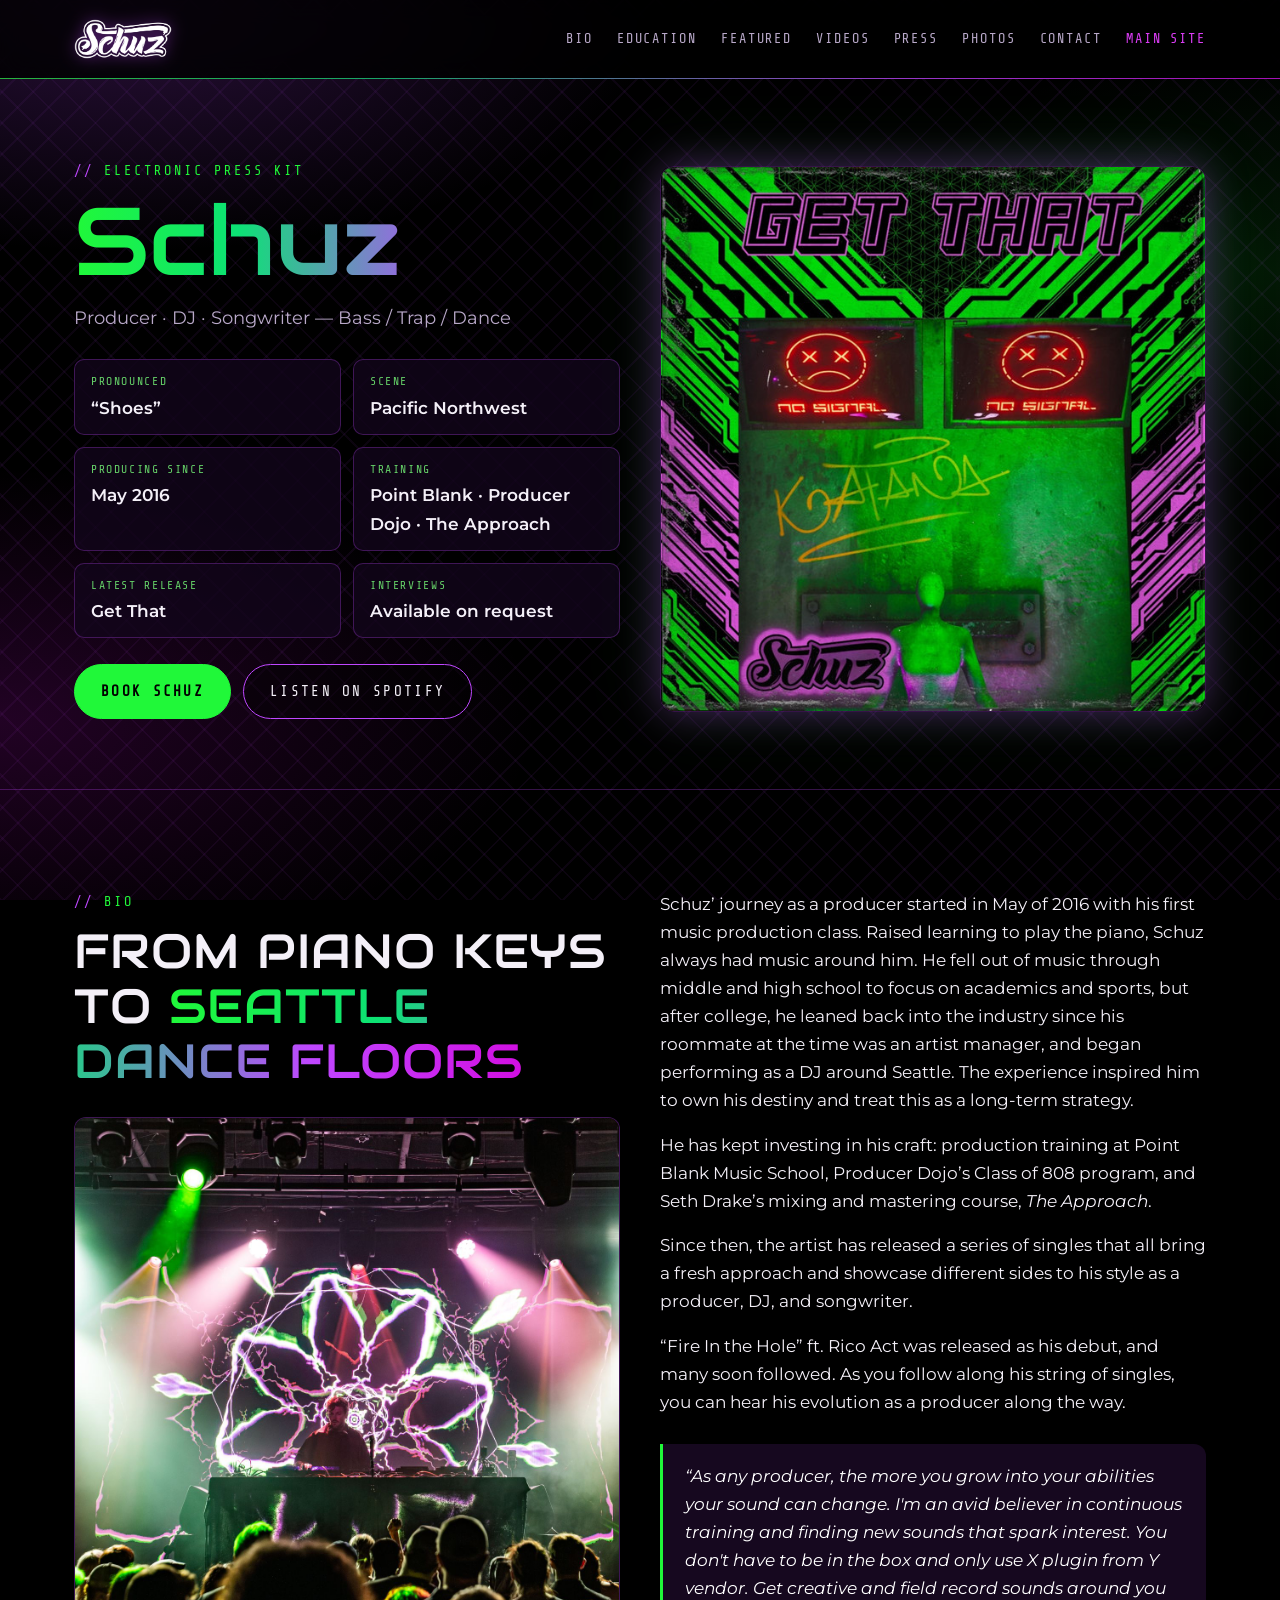
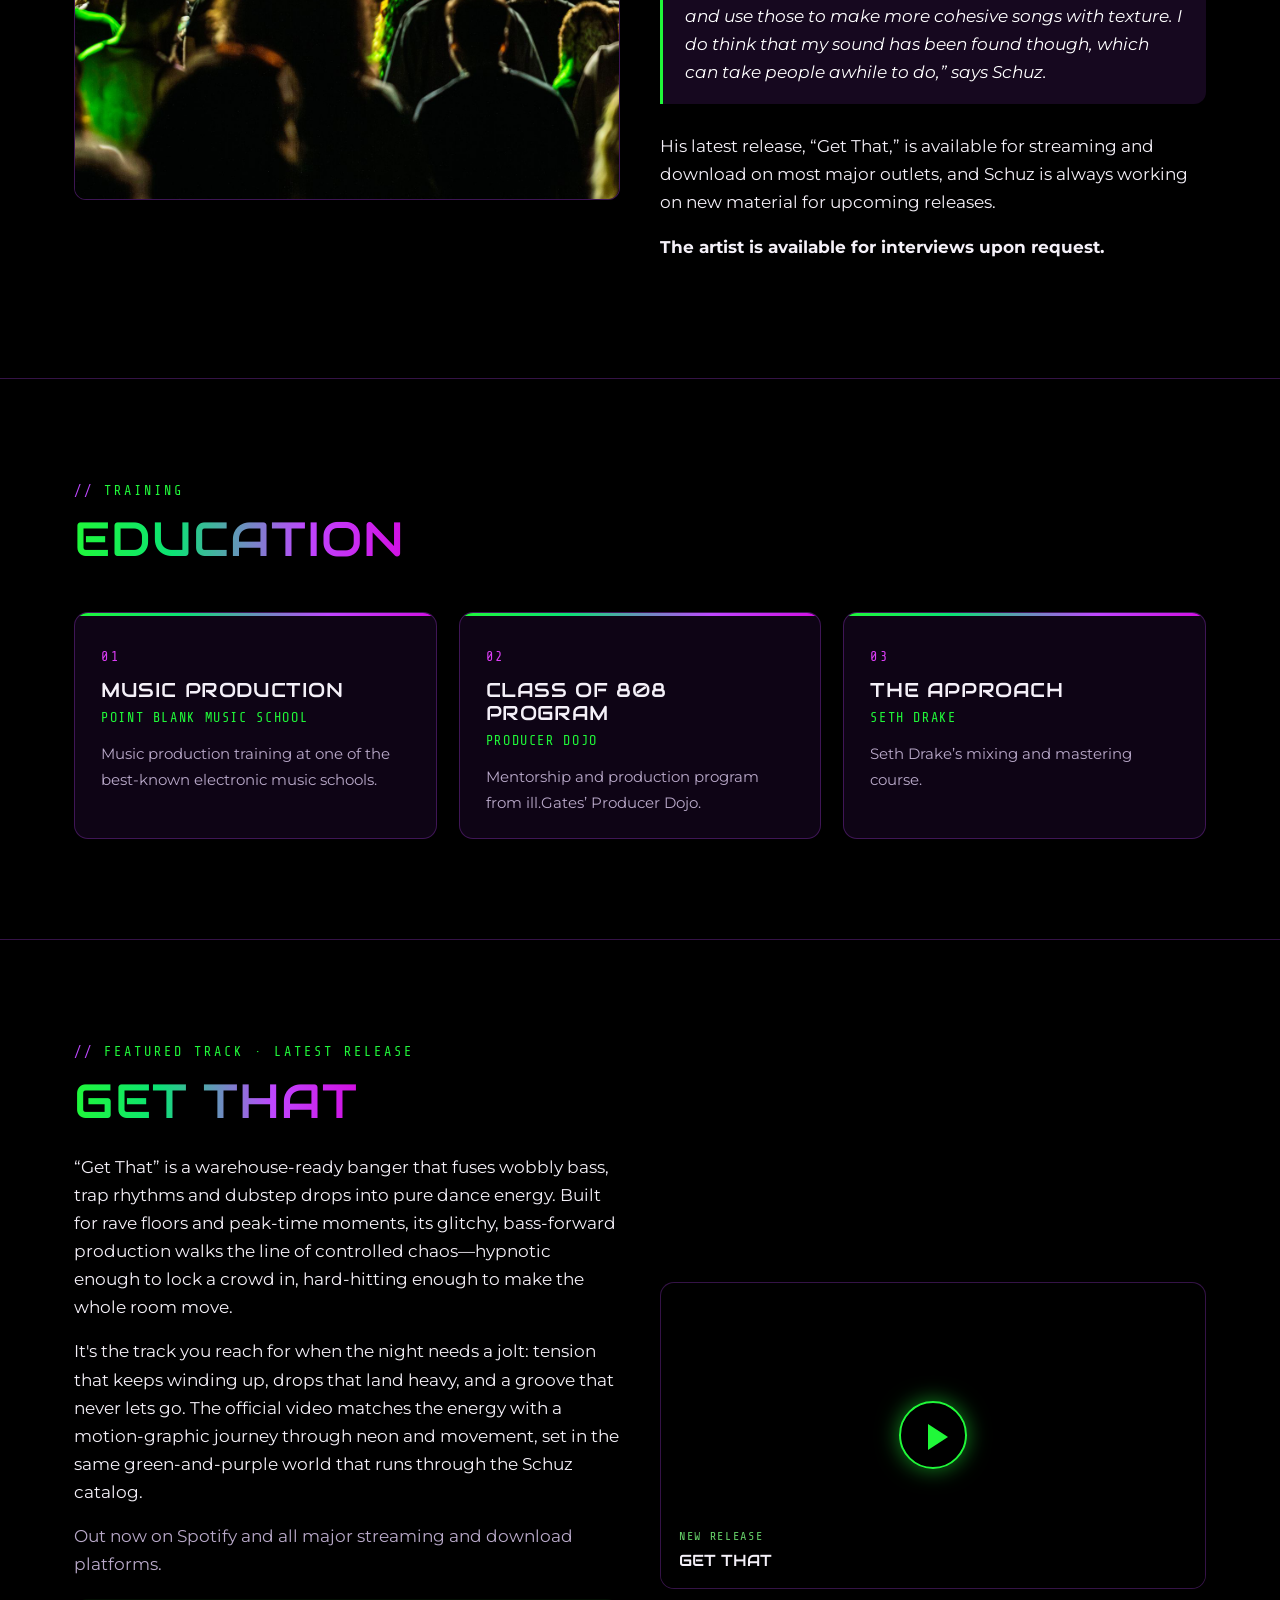
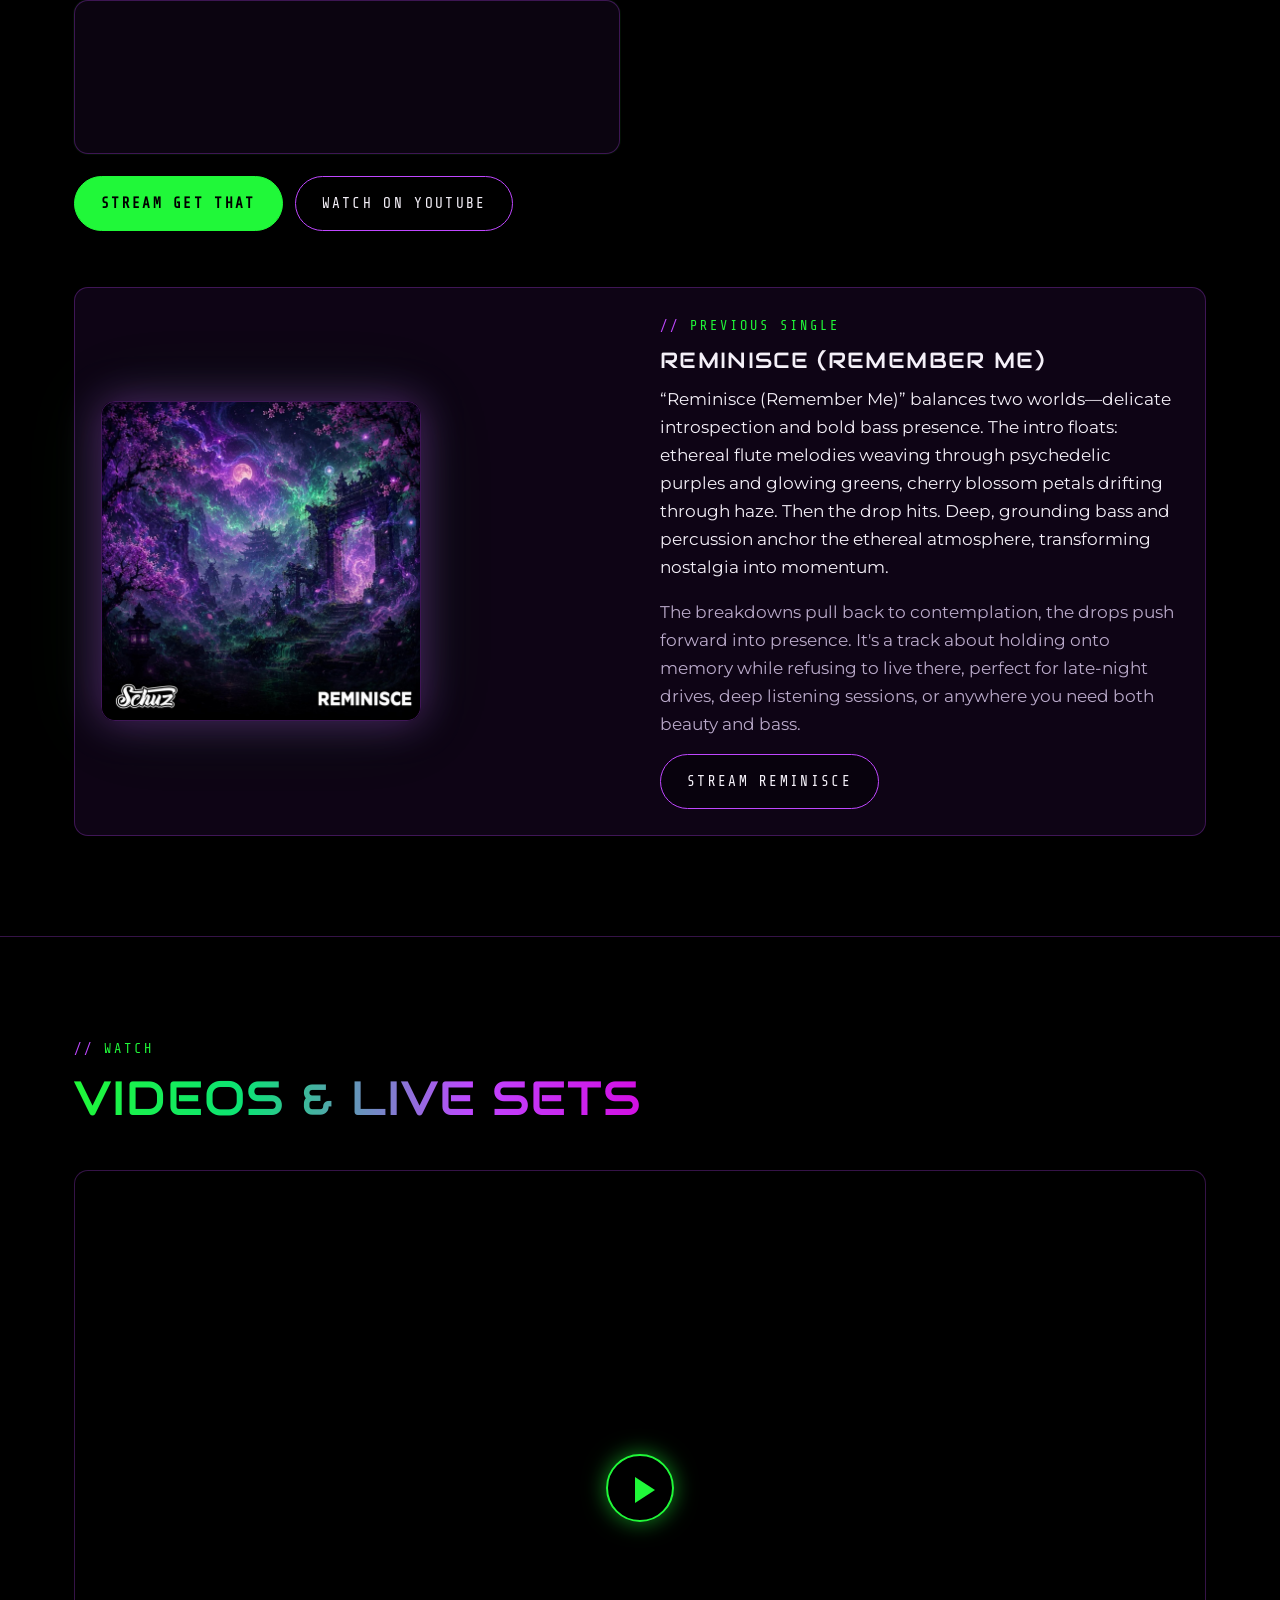
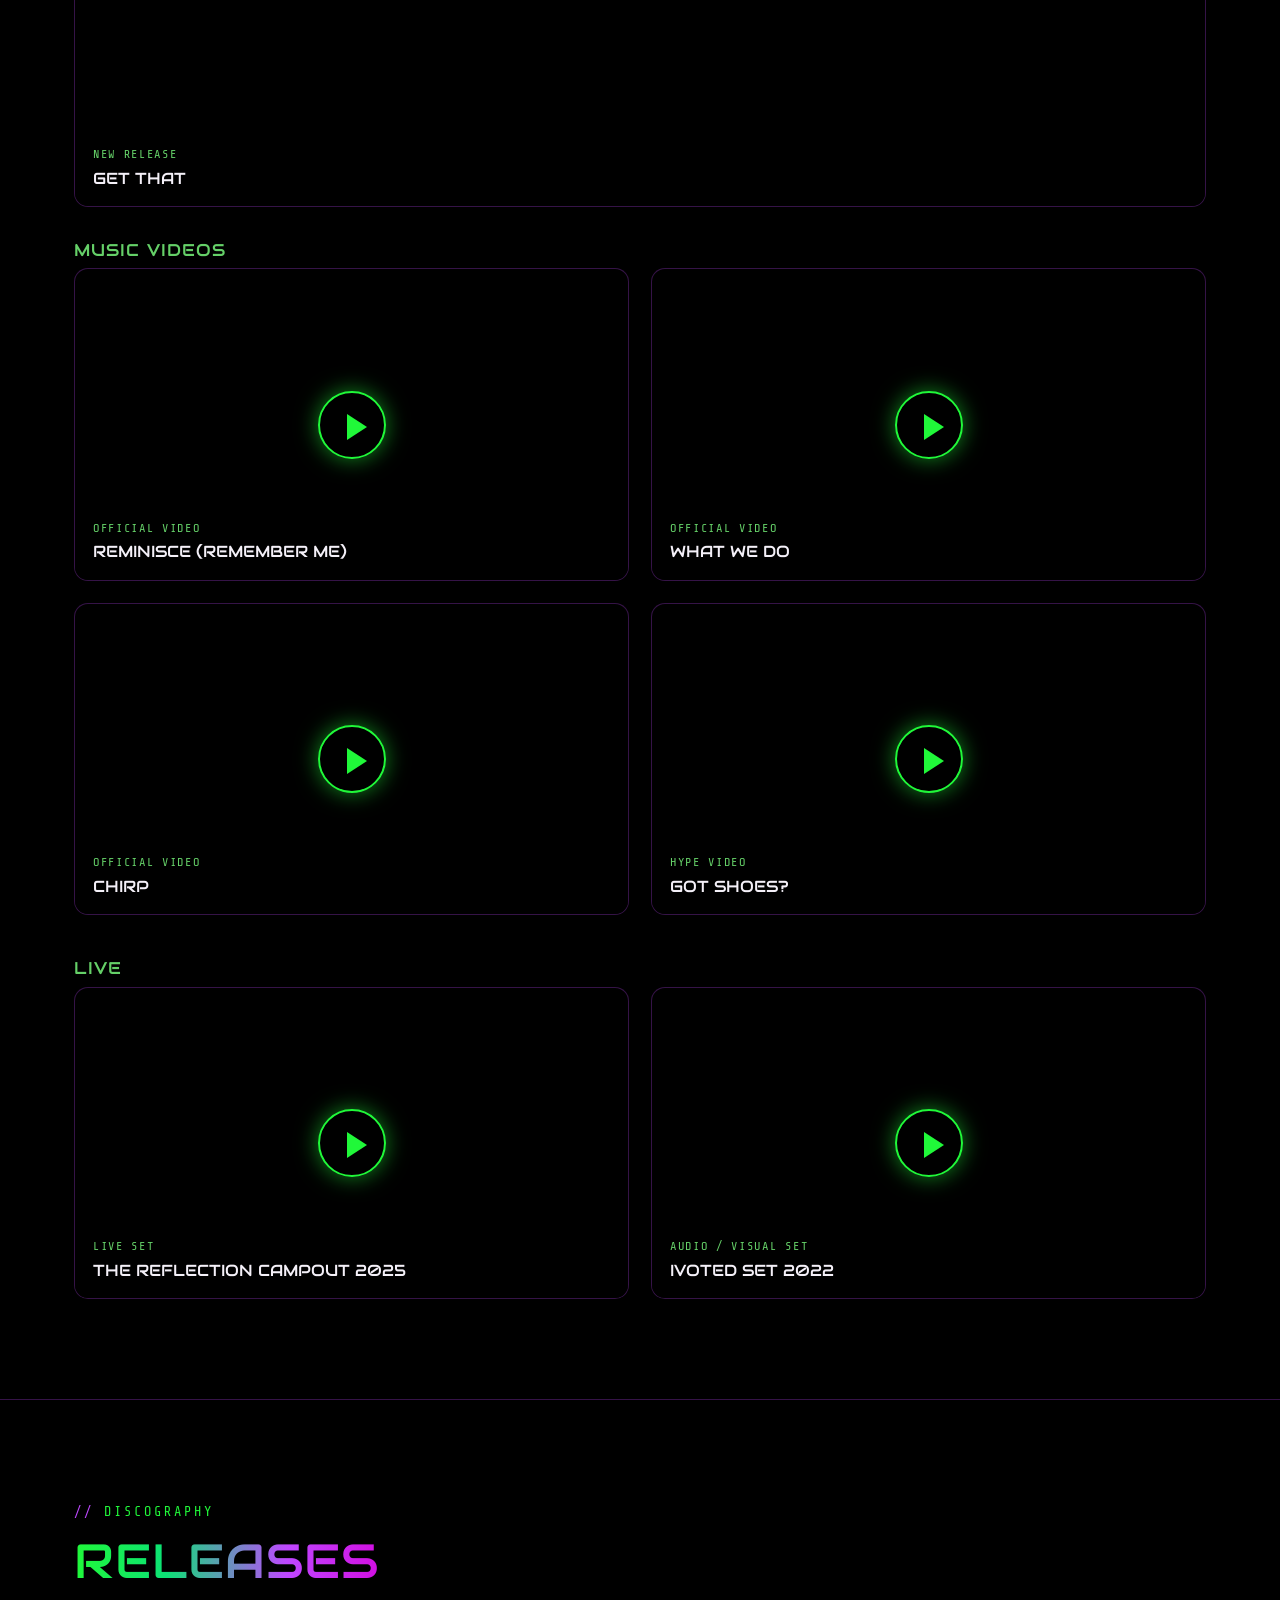
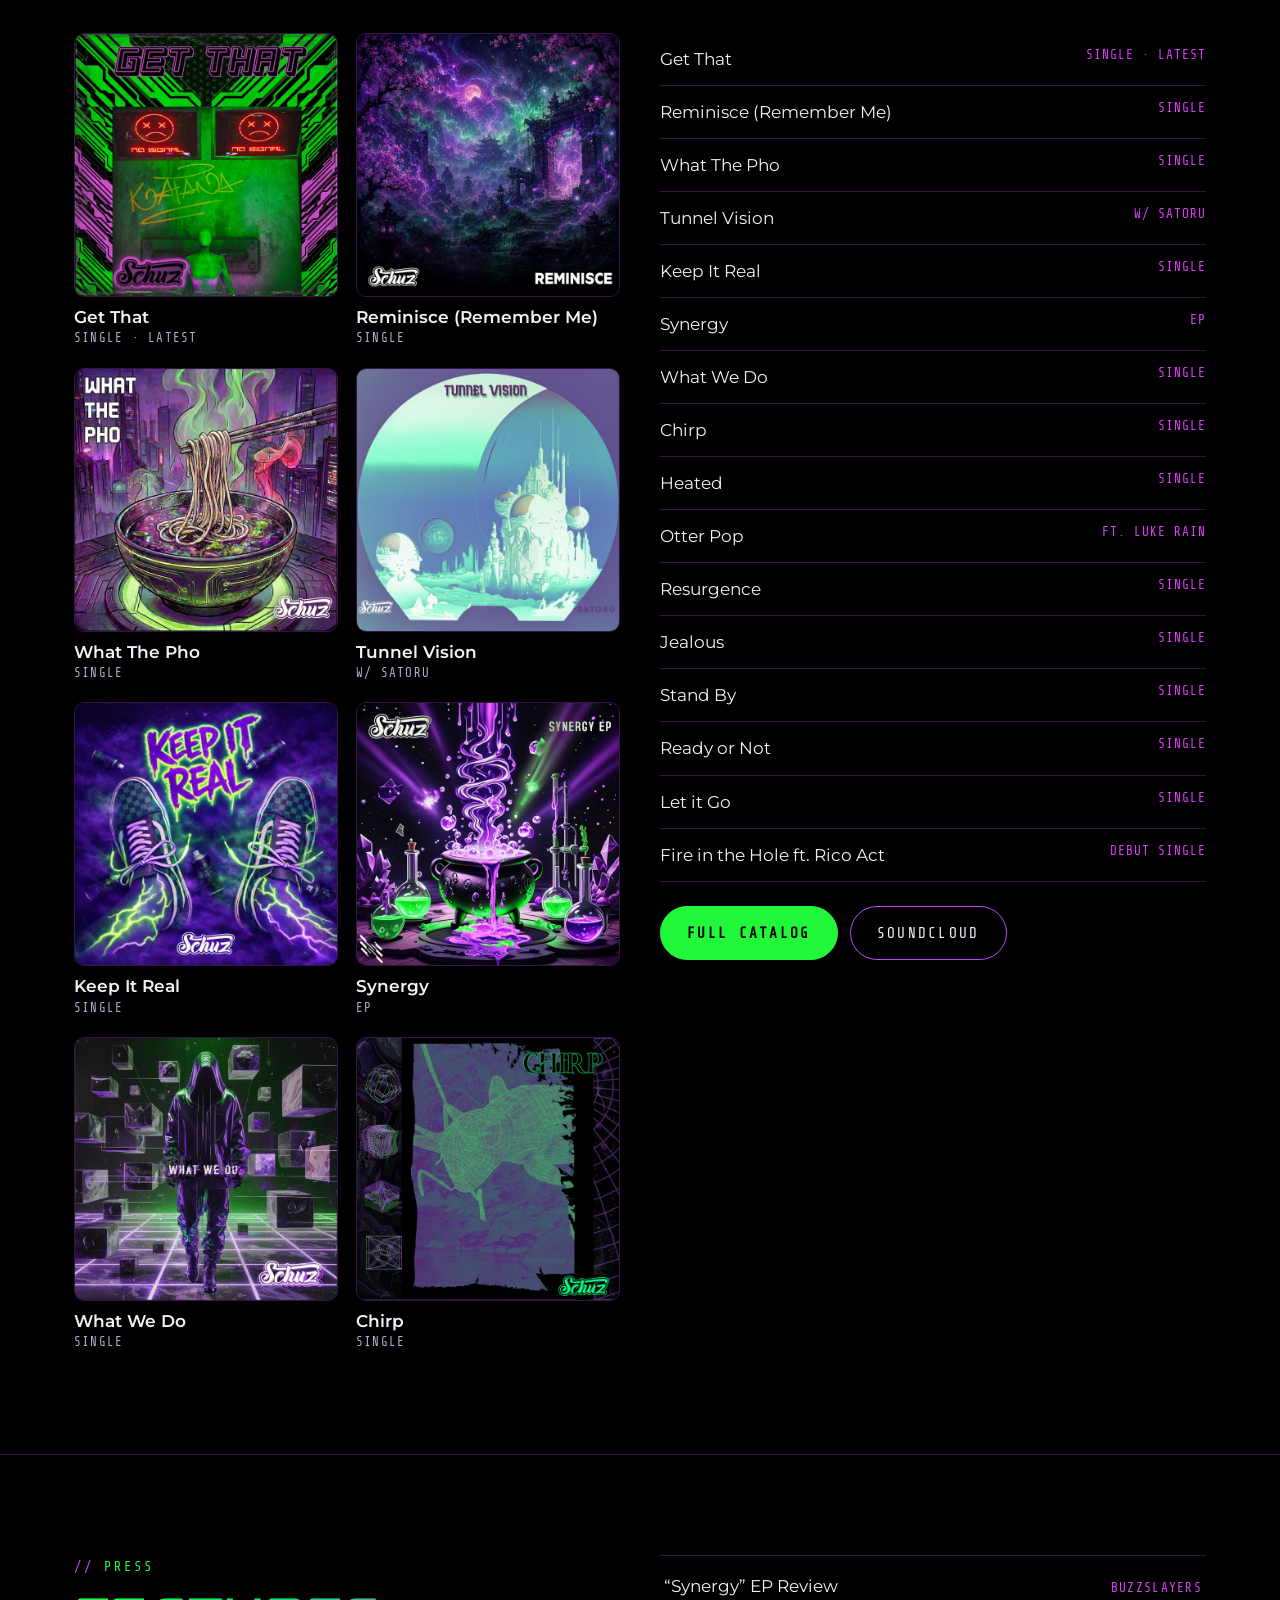
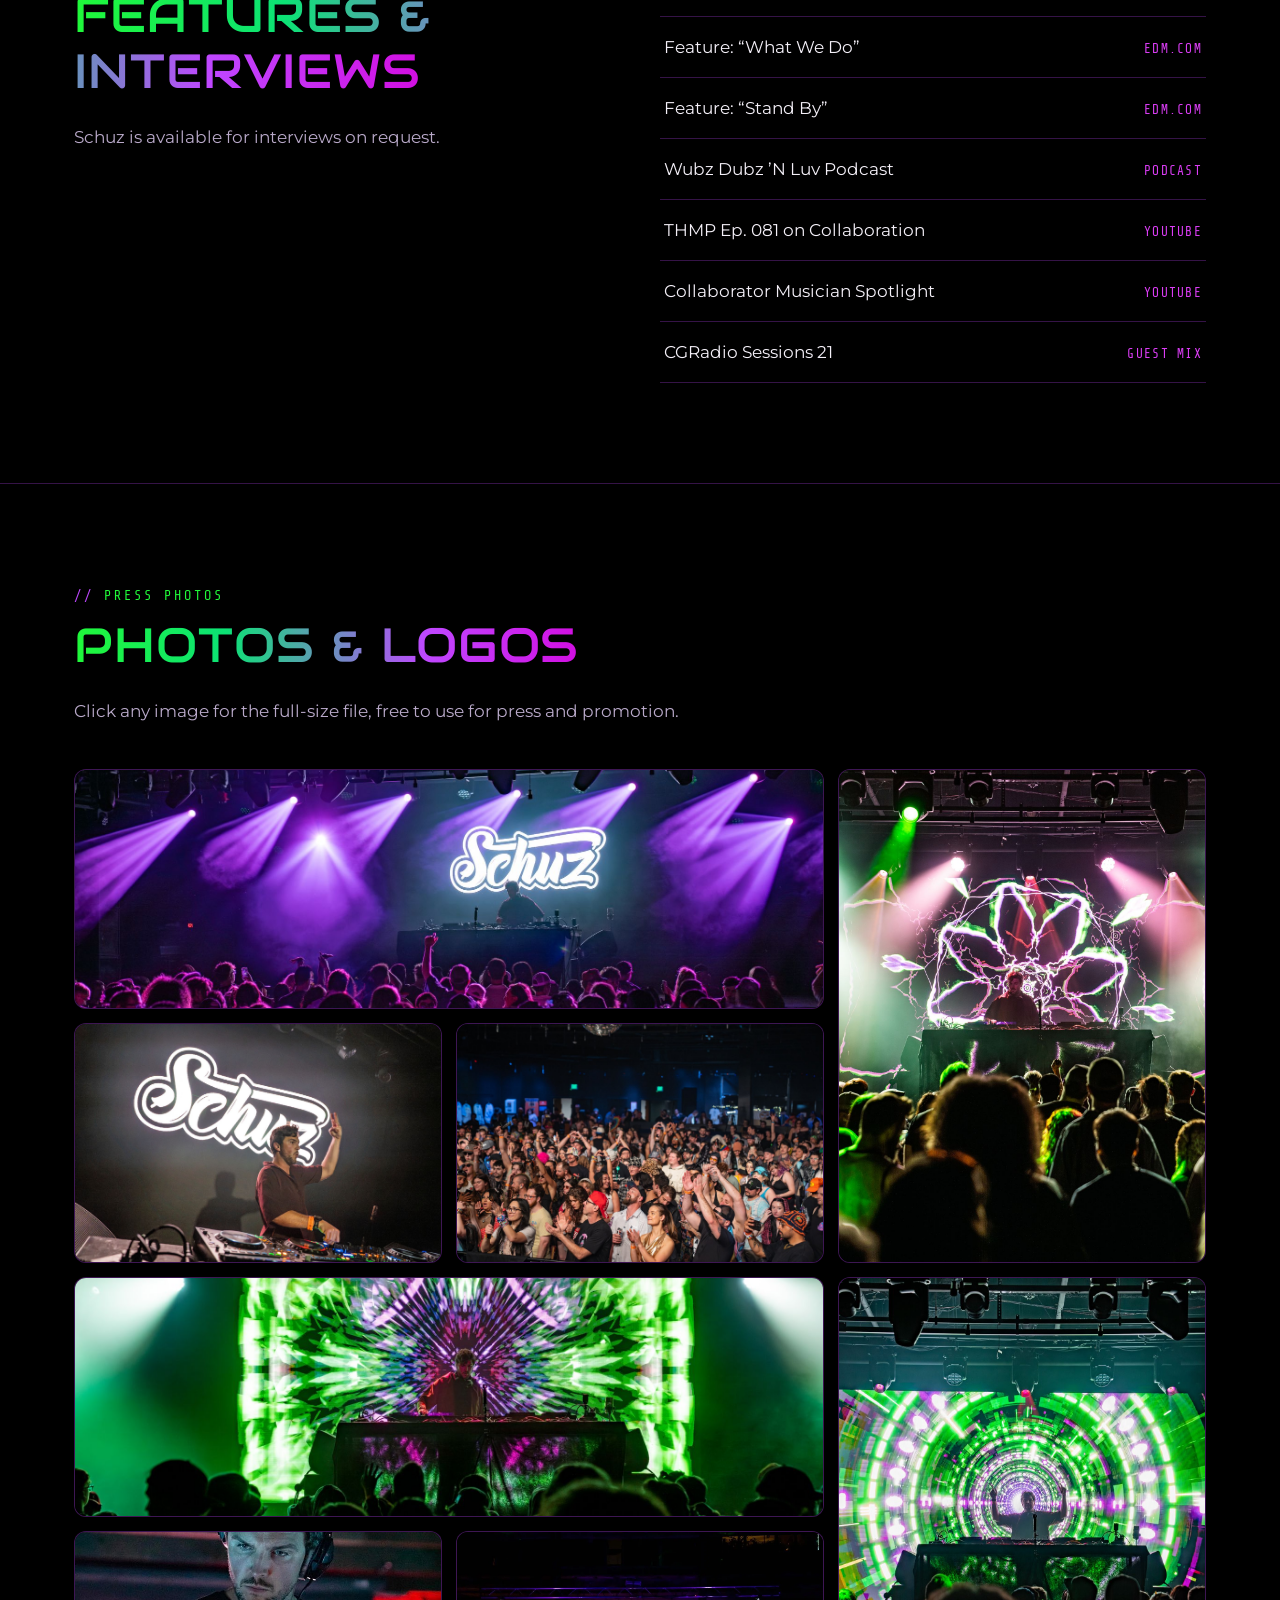
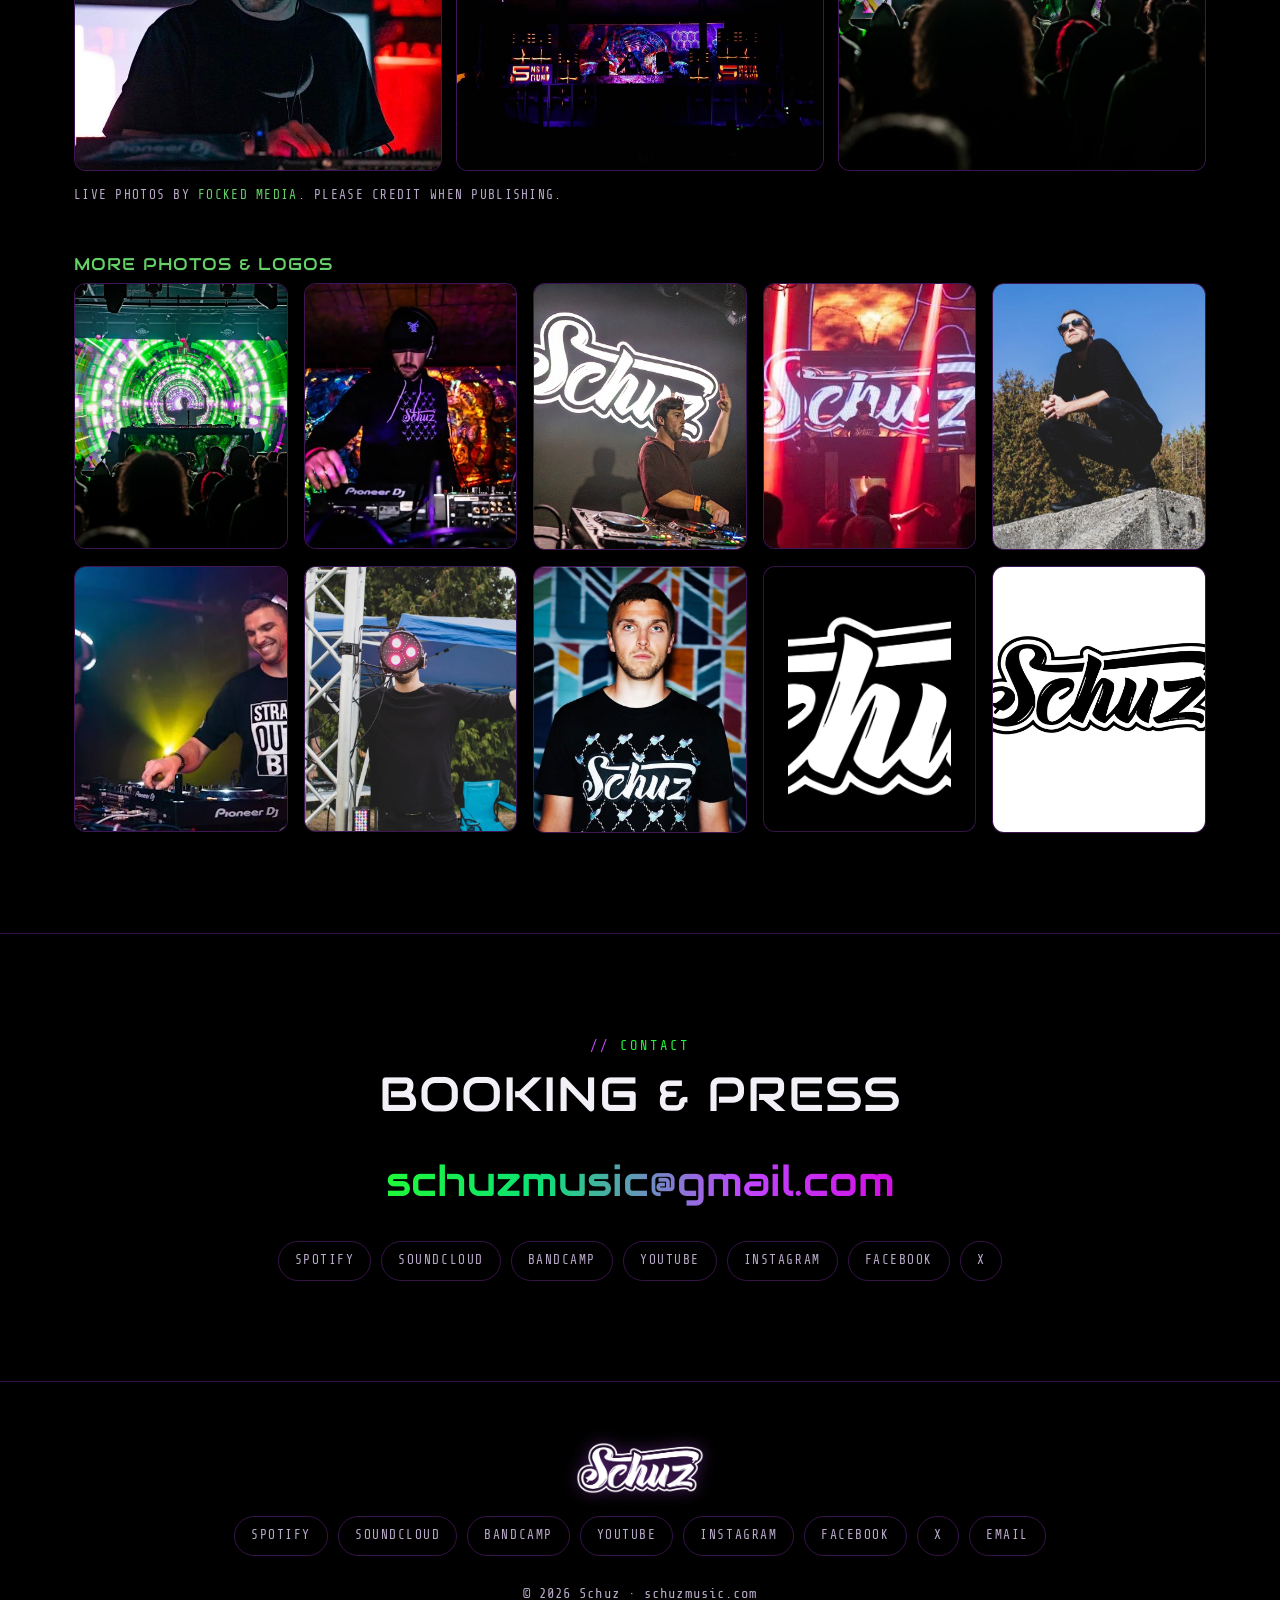
==== commit 556b45fc: "Add Focked Media live photo gallery; press downloads on EPK; new About and bio photos Co-Authored-By" ====
--- a/epk/index.html
+++ b/epk/index.html
@@ -18,8 +18,8 @@
   <link rel="preconnect" href="https://fonts.googleapis.com">
   <link rel="preconnect" href="https://fonts.gstatic.com" crossorigin>
   <link href="https://fonts.googleapis.com/css2?family=Audiowide&family=Montserrat:wght@400;600;700&family=Share+Tech+Mono&display=swap" rel="stylesheet">
-  <link rel="stylesheet" href="../assets/style.css?v=202611192001">
-  <script src="../assets/site.js?v=202611192001" defer></script>
+  <link rel="stylesheet" href="../assets/style.css?v=202611192007">
+  <script src="../assets/site.js?v=202611192007" defer></script>
 </head>
 <body>
 <header class="site-header">
@@ -69,7 +69,7 @@
       <div>
         <p class="eyebrow">Bio</p>
         <h2>From piano keys to <span class="grad-text">Seattle dance floors</span></h2>
-        <a class="photo" style="margin-top:28px" href="../images/epk-photo-1.jpg" target="_blank"><img loading="lazy" src="../images/epk-photo-1.jpg" alt="Schuz DJing" onerror="this.onerror=null;this.src='https://static.wixstatic.com/media/feb2db_843b74ad14c74a41a1388d8b9cd171cd~mv2.jpg'"></a>
+        <a class="photo" style="margin-top:28px" href="../images/press/fm-flower.jpg" target="_blank"><img loading="lazy" src="../images/live/fm-flower.jpg" alt="Schuz DJing in front of a green and purple visual"></a>
       </div>
       <div>
         <p>Schuz&rsquo; journey as a producer started in May of 2016 with his first music production class. Raised learning to play the piano, Schuz always had music around him. He fell out of music through middle and high school to focus on academics and sports, but after college, he leaned back into the industry since his roommate at the time was an artist manager, and began performing as a DJ around Seattle. The experience inspired him to own his destiny and treat this as a long-term strategy.</p>
@@ -226,10 +226,20 @@
         <h2><span class="grad-text">Photos &amp; logos</span></h2>
         <p class="muted">Click any image for the full-size file, free to use for press and promotion.</p>
       </div>
+      <div class="gallery">
+<a class="g-item wide" href="../images/press/fm-purple-logo.jpg" target="_blank" download><img loading="lazy" src="../images/live/fm-purple-logo.jpg" alt="Schuz performing under the Schuz logo with purple lights and a packed crowd"></a>
+<a class="g-item tall" href="../images/press/fm-flower.jpg" target="_blank" download><img loading="lazy" src="../images/live/fm-flower.jpg" alt="Schuz DJing in front of a green and purple visual"></a>
+<a class="g-item " href="../images/press/fm-logo-wave.jpg" target="_blank" download><img loading="lazy" src="../images/live/fm-logo-wave.jpg" alt="Schuz raising a hand in front of the glowing Schuz logo"></a>
+<a class="g-item " href="../images/press/fm-crowd.jpg" target="_blank" download><img loading="lazy" src="../images/live/fm-crowd.jpg" alt="Crowd cheering at a Schuz show"></a>
+<a class="g-item wide" href="../images/press/fm-kaleido.jpg" target="_blank" download><img loading="lazy" src="../images/live/fm-kaleido.jpg" alt="Schuz DJing in front of a green kaleidoscope visual"></a>
+<a class="g-item tall" href="../images/press/fm-tunnel.jpg" target="_blank" download><img loading="lazy" src="../images/live/fm-tunnel.jpg" alt="Schuz with arms raised in front of a green tunnel visual"></a>
+<a class="g-item" href="../images/epk-photo-1.jpg" target="_blank" download><img loading="lazy" src="../images/epk-photo-1.jpg" alt="Schuz DJing" onerror="this.onerror=null;this.src='https://static.wixstatic.com/media/feb2db_843b74ad14c74a41a1388d8b9cd171cd~mv2.jpg'"></a>
+<a class="g-item" href="../images/live-aston-manor.jpg" target="_blank" download><img loading="lazy" src="../images/live-aston-manor.jpg" alt="Schuz live at Aston Manor, Seattle" onerror="this.onerror=null;this.src='https://images.squarespace-cdn.com/content/v1/58a359994402439f40370c7b/1695354976595-M25AXAHCMDE8Z5FQ7RJP/5D6DD038-A7A1-4371-893F-D45AA2152FE5.JPG'"></a>
+      </div>
+      <p class="credit">Live photos by <strong>Focked Media</strong>. Please credit when publishing.</p>
+      <h3 style="margin-top:48px">More photos &amp; logos</h3>
       <div class="photos">
-<a class="photo" href="../images/epk-photo-1.jpg" target="_blank" download><img loading="lazy" src="../images/epk-photo-1.jpg" alt="Schuz DJing" onerror="this.onerror=null;this.src='https://static.wixstatic.com/media/feb2db_843b74ad14c74a41a1388d8b9cd171cd~mv2.jpg'"></a>
 <a class="photo" href="../images/epk-photo-2.jpg" target="_blank" download><img loading="lazy" src="../images/epk-photo-2.jpg" alt="Schuz live on stage" onerror="this.onerror=null;this.src='https://static.wixstatic.com/media/feb2db_3ecab4b8e2514b018205f5c403240393~mv2.jpg'"></a>
-<a class="photo" href="../images/live-aston-manor.jpg" target="_blank" download><img loading="lazy" src="../images/live-aston-manor.jpg" alt="Schuz live at Aston Manor, Seattle" onerror="this.onerror=null;this.src='https://images.squarespace-cdn.com/content/v1/58a359994402439f40370c7b/1695354976595-M25AXAHCMDE8Z5FQ7RJP/5D6DD038-A7A1-4371-893F-D45AA2152FE5.JPG'"></a>
 <a class="photo" href="../images/press-2.jpg" target="_blank" download><img loading="lazy" src="../images/press-2.jpg" alt="Schuz portrait" onerror="this.onerror=null;this.src='https://images.squarespace-cdn.com/content/v1/58a359994402439f40370c7b/1695354976522-R0MA7KNY0KK1XTUEP9II/1D3F9439-301A-474D-8AA5-25B1115A0A15.JPG'"></a>
 <a class="photo" href="../images/epk-photo-3.jpg" target="_blank" download><img loading="lazy" src="../images/epk-photo-3.jpg" alt="Schuz photo" onerror="this.onerror=null;this.src='https://static.wixstatic.com/media/feb2db_0c685bed2dfa4ef1b04a9ee6882e7b96~mv2.jpg'"></a>
 <a class="photo" href="../images/press-1.jpeg" target="_blank" download><img loading="lazy" src="../images/press-1.jpeg" alt="Schuz press photo" onerror="this.onerror=null;this.src='https://images.squarespace-cdn.com/content/v1/58a359994402439f40370c7b/1695355032621-QRXECKOLP7GYYOPWCU46/pressphoto_1.jpeg'"></a>
--- a/assets/style.css
+++ b/assets/style.css
@@ -272,3 +272,14 @@
 .video-grid.three { grid-template-columns: repeat(3, 1fr); }
 .video-grid.three .yt .cap { font-size: .9rem; }
 @media (max-width: 860px) { .video-grid.three { grid-template-columns: 1fr; } }
+
+/* Live photo gallery (Focked Media) */
+.gallery { display: grid; grid-template-columns: repeat(3, 1fr); grid-auto-rows: 240px; grid-auto-flow: dense; gap: 14px; }
+.g-item { display: block; border-radius: 12px; overflow: hidden; border: 1px solid var(--line); background: #0b0410; }
+.g-item.wide { grid-column: span 2; }
+.g-item.tall { grid-row: span 2; }
+.g-item img { width: 100%; height: 100%; object-fit: cover; transition: transform .45s, filter .45s; }
+.g-item:hover img { transform: scale(1.04); filter: saturate(1.2); }
+.credit { margin-top: 14px; font-family: var(--mono); font-size: .8rem; letter-spacing: .1em; text-transform: uppercase; color: var(--muted); }
+.credit strong { color: var(--green-3); font-weight: 400; }
+@media (max-width: 860px) { .gallery { grid-template-columns: repeat(2, 1fr); grid-auto-rows: 170px; gap: 10px; } }
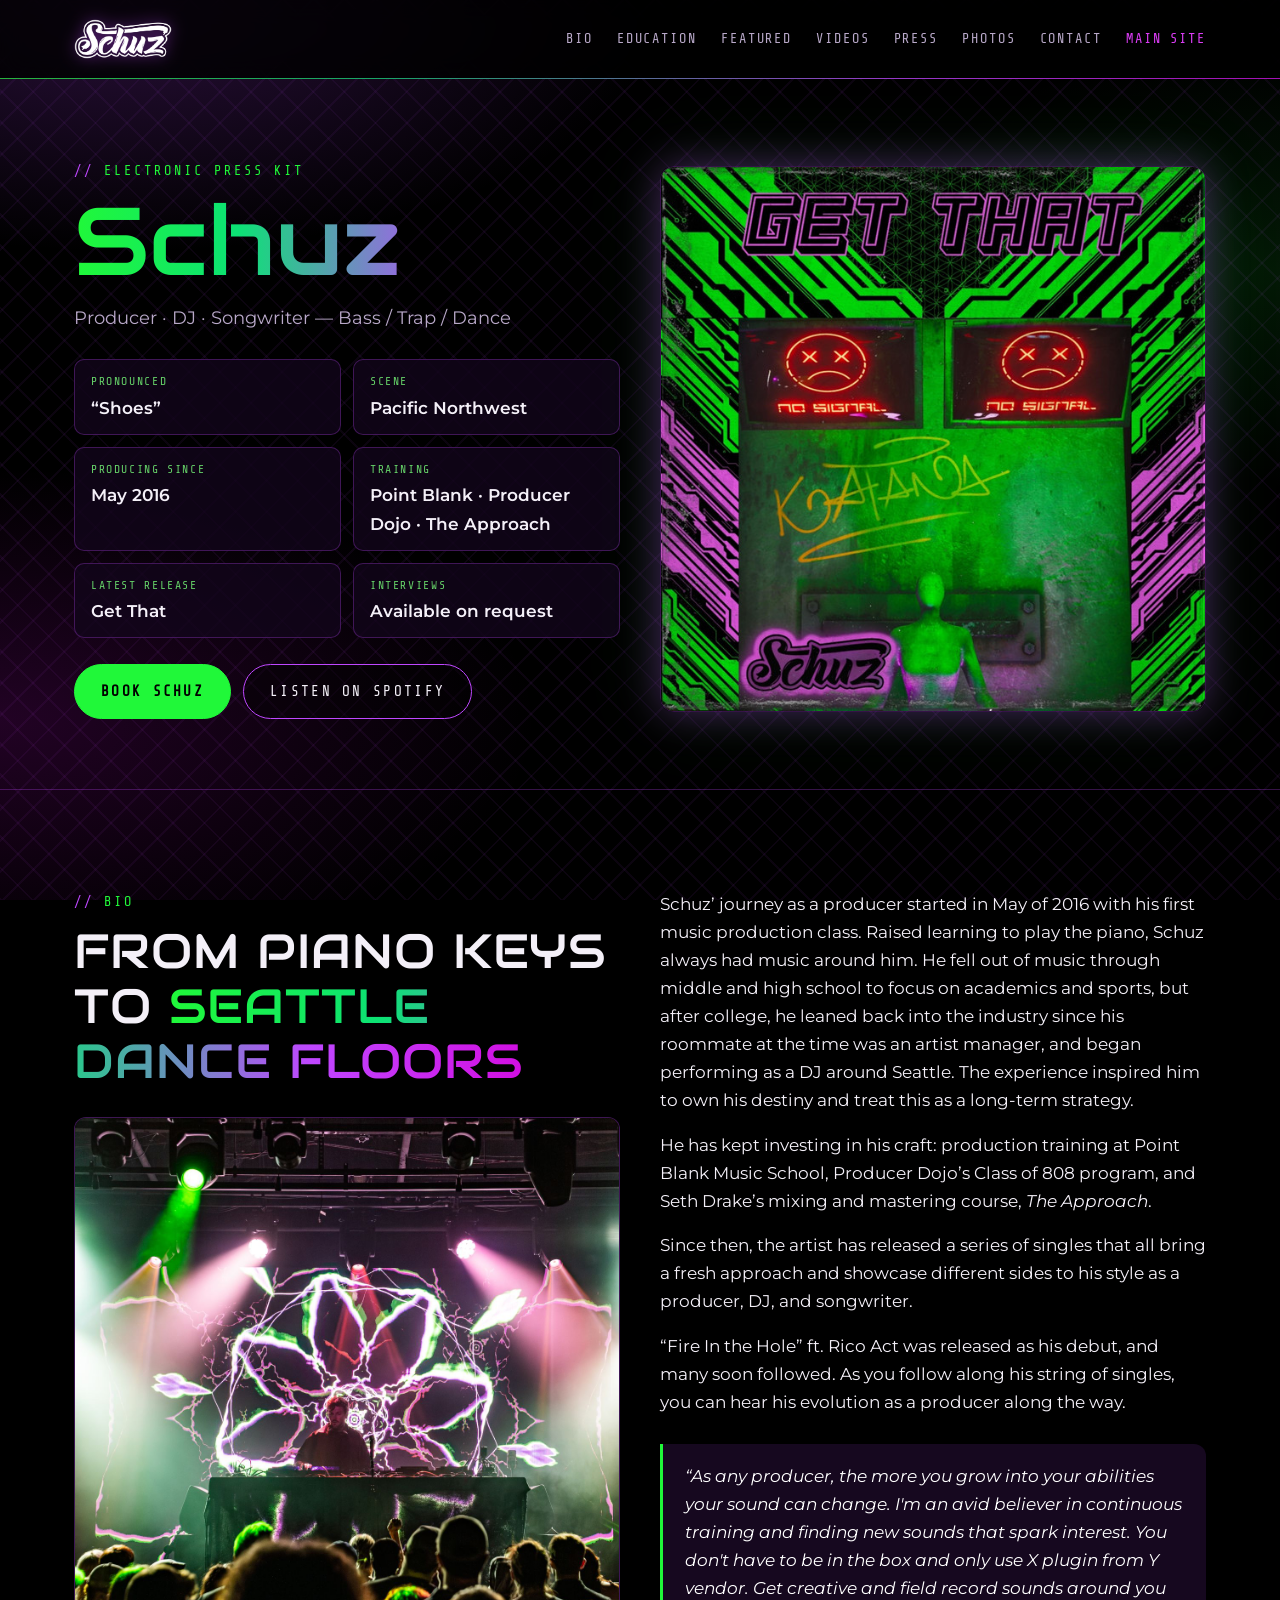
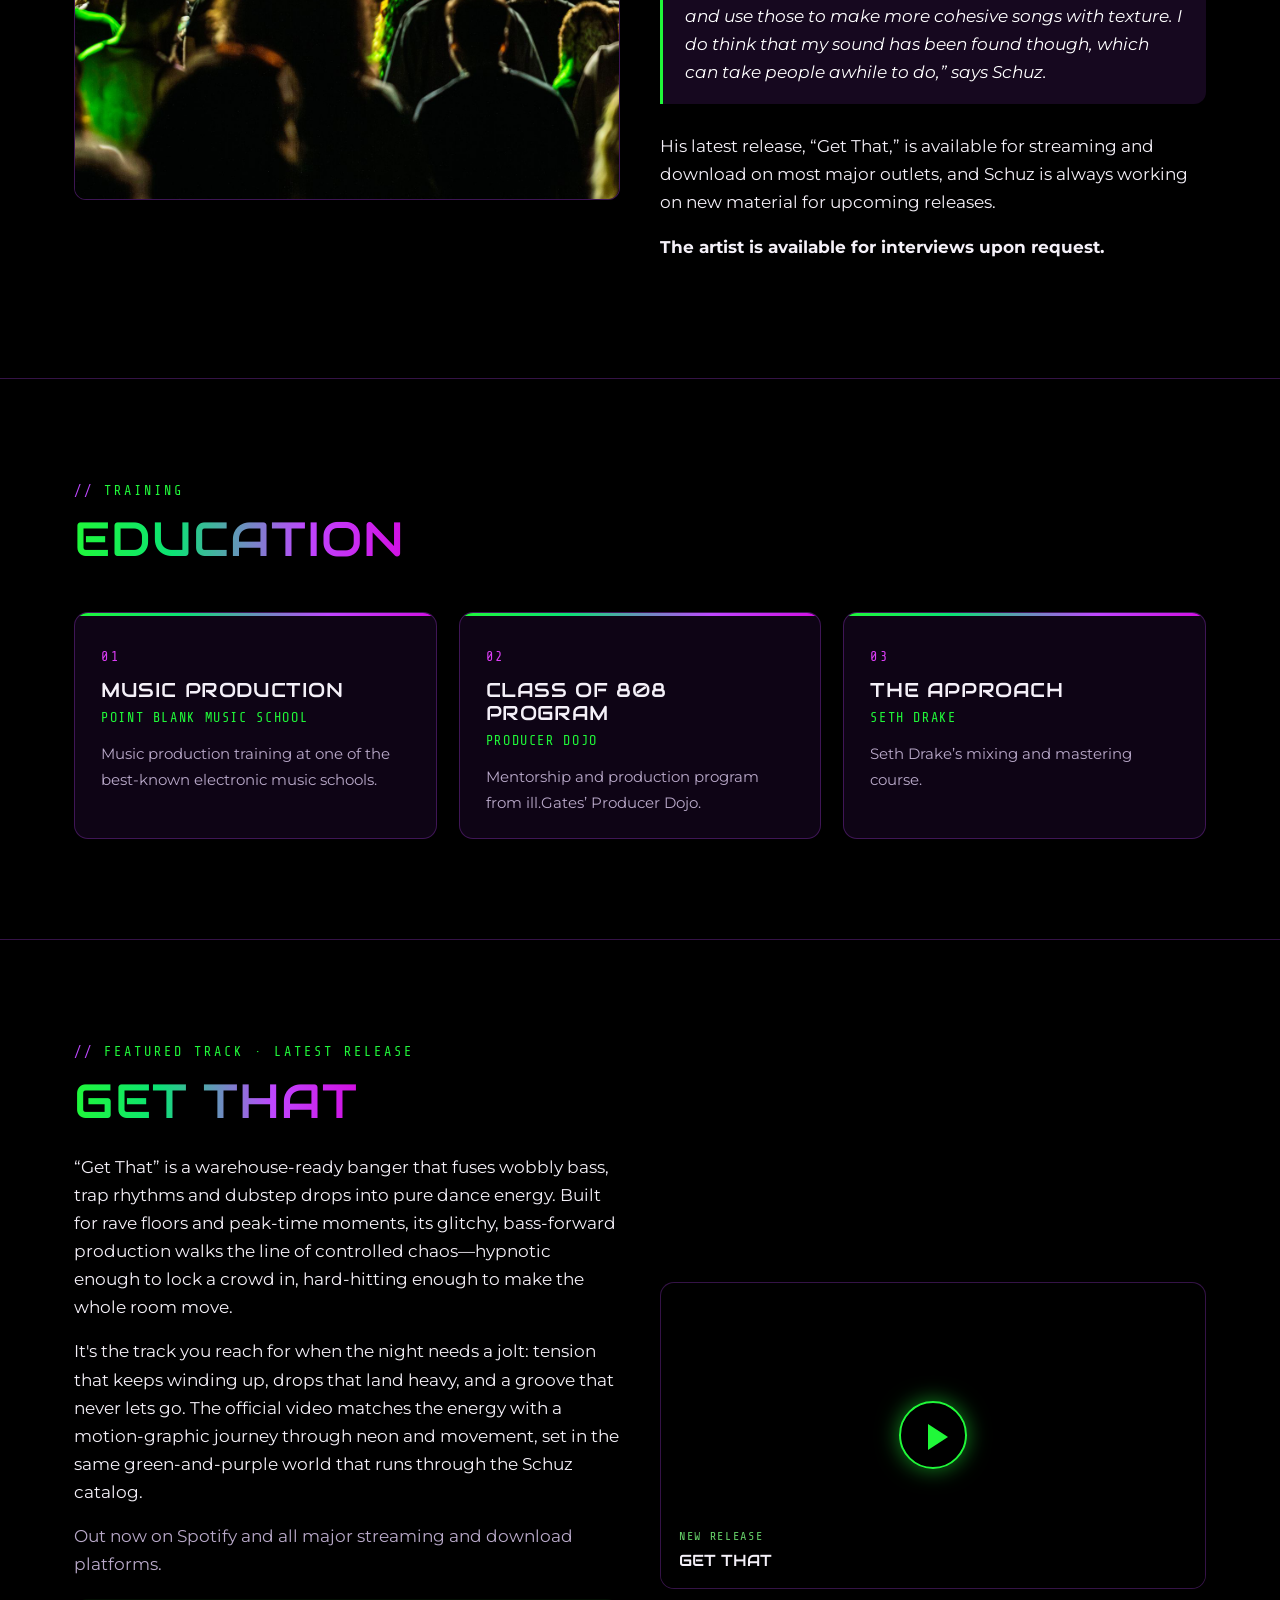
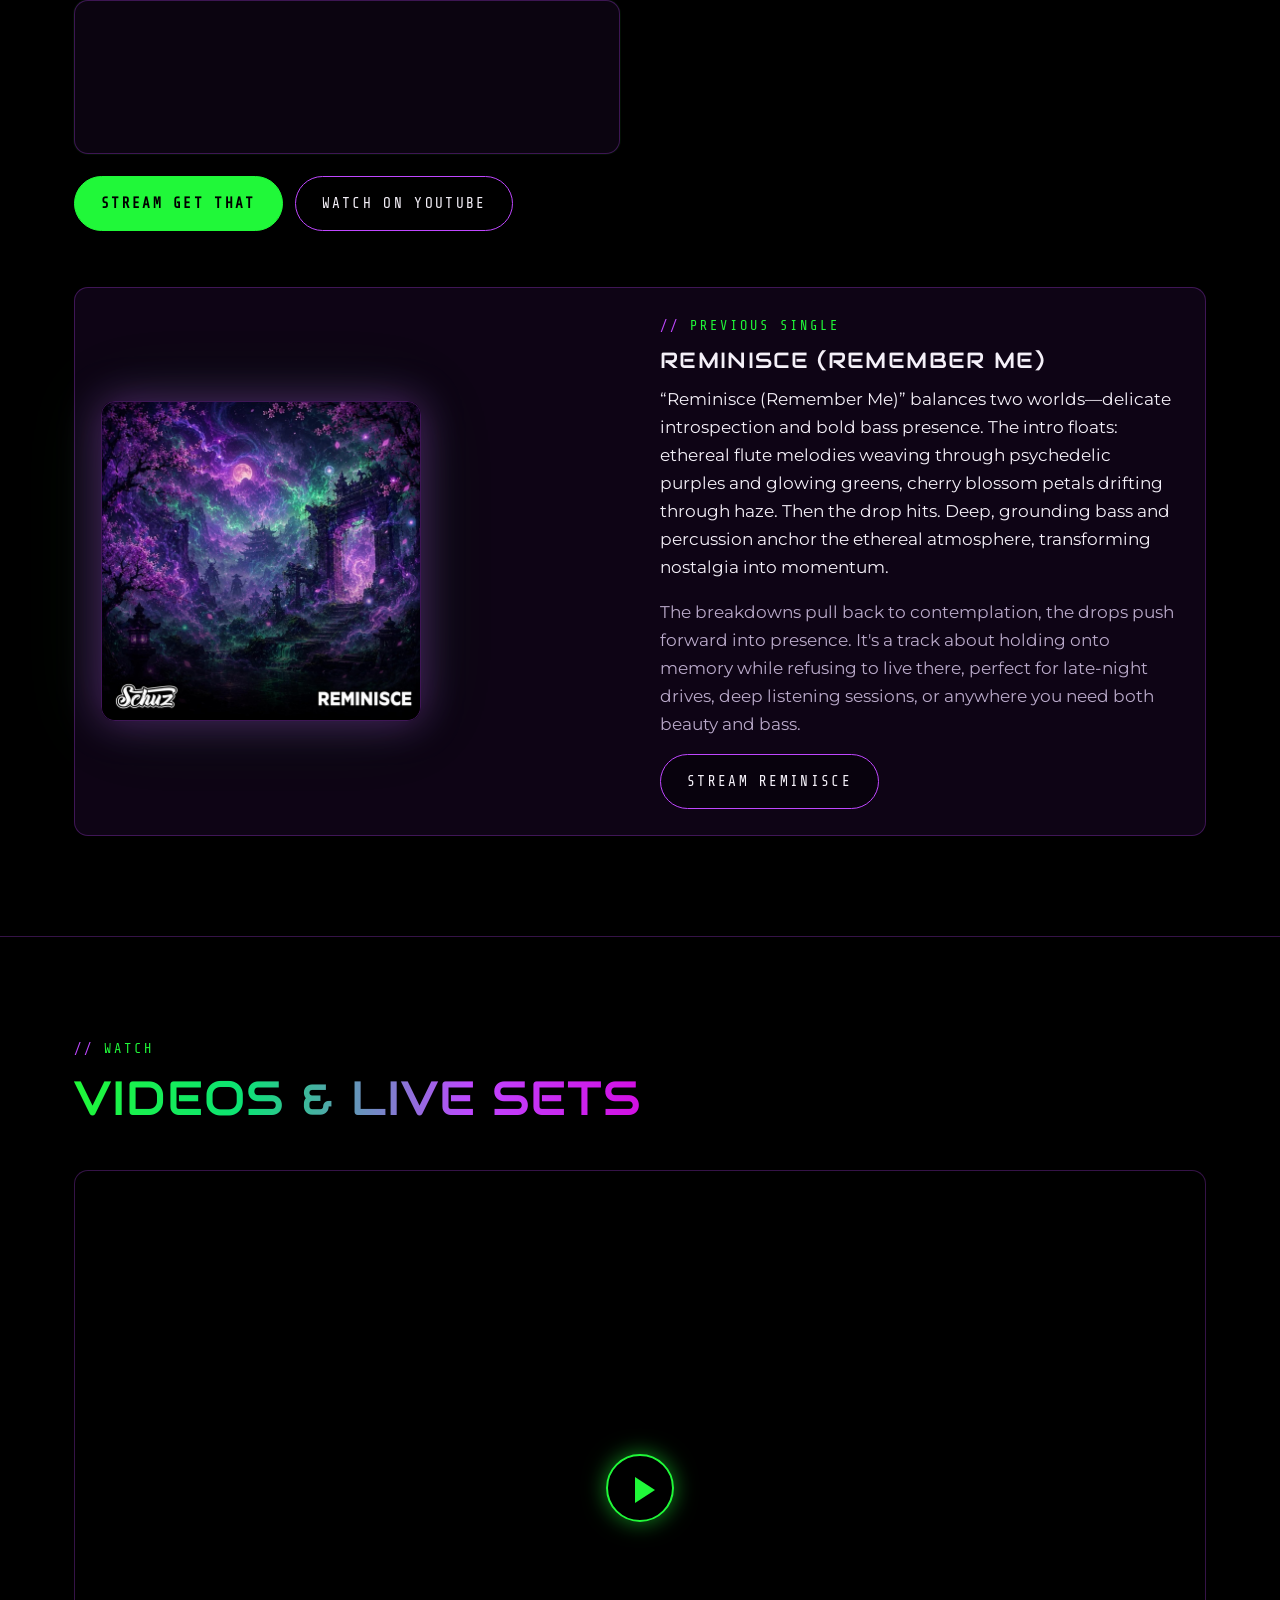
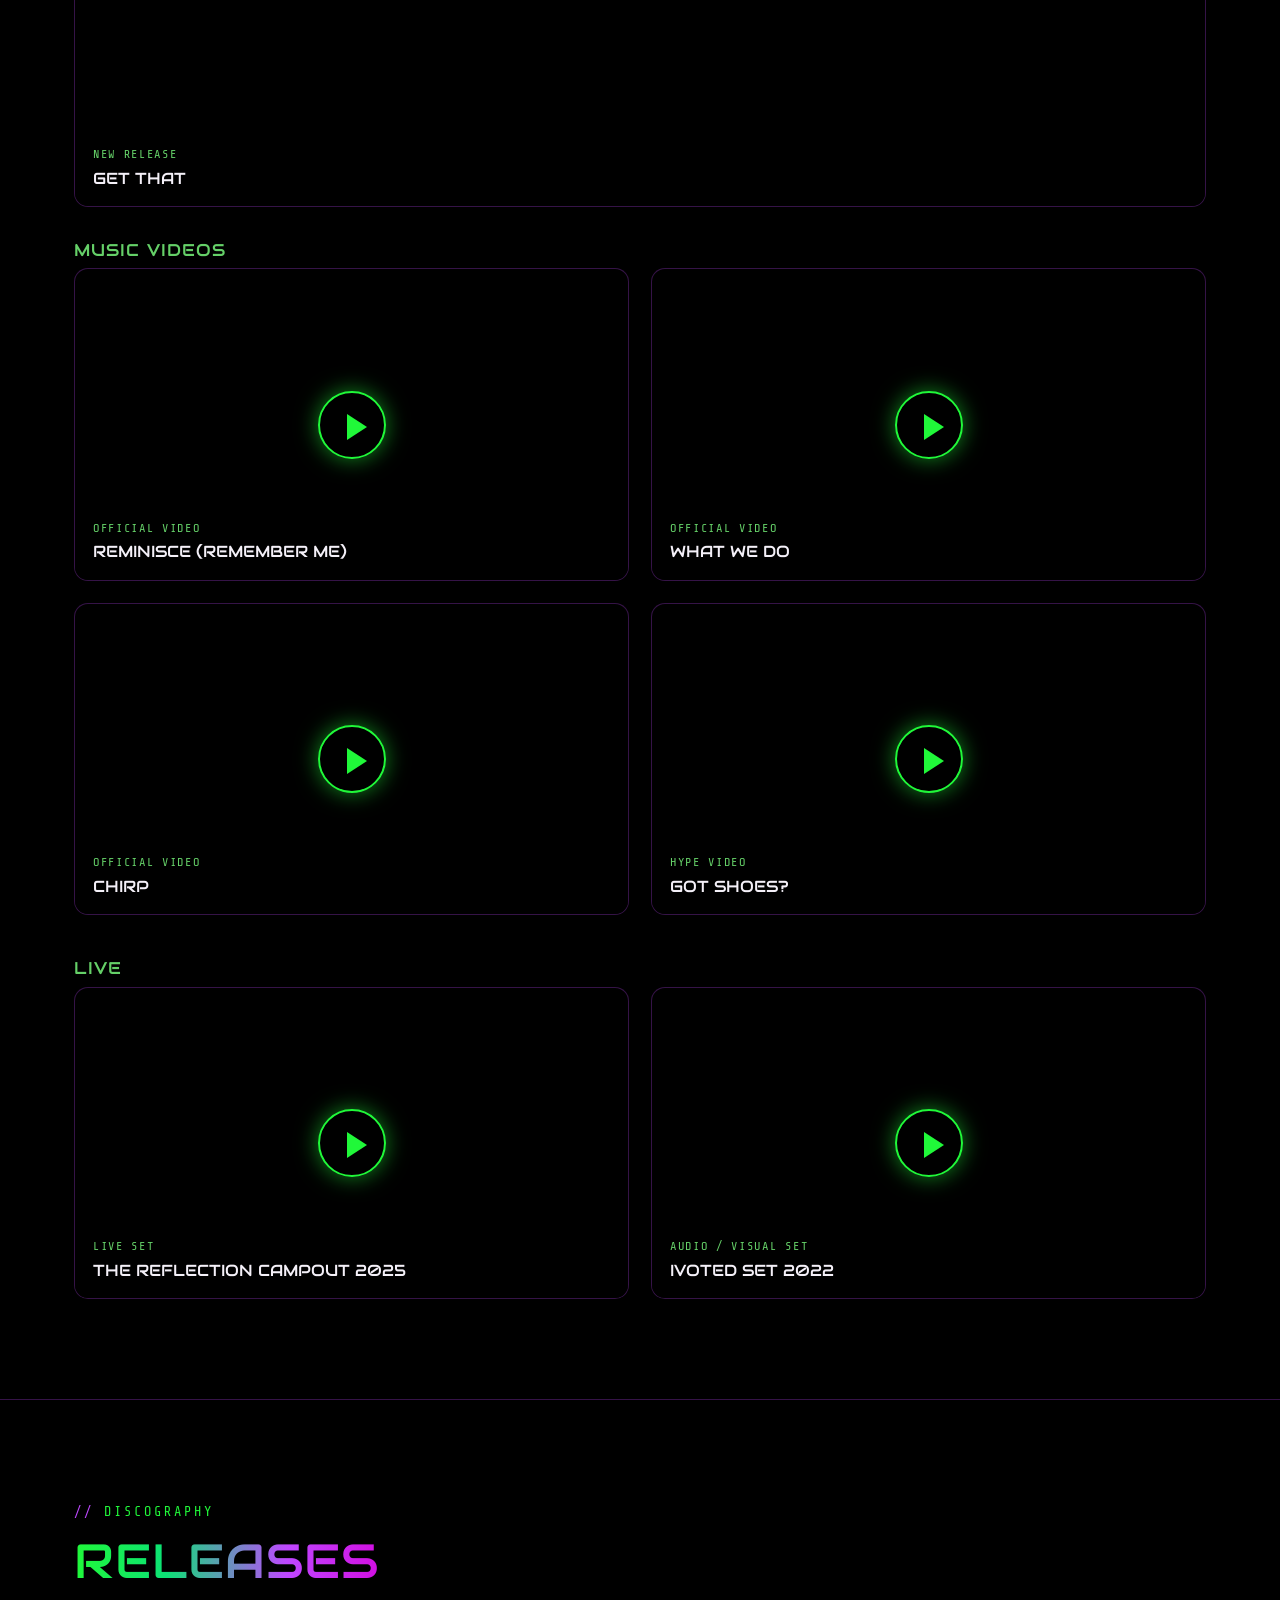
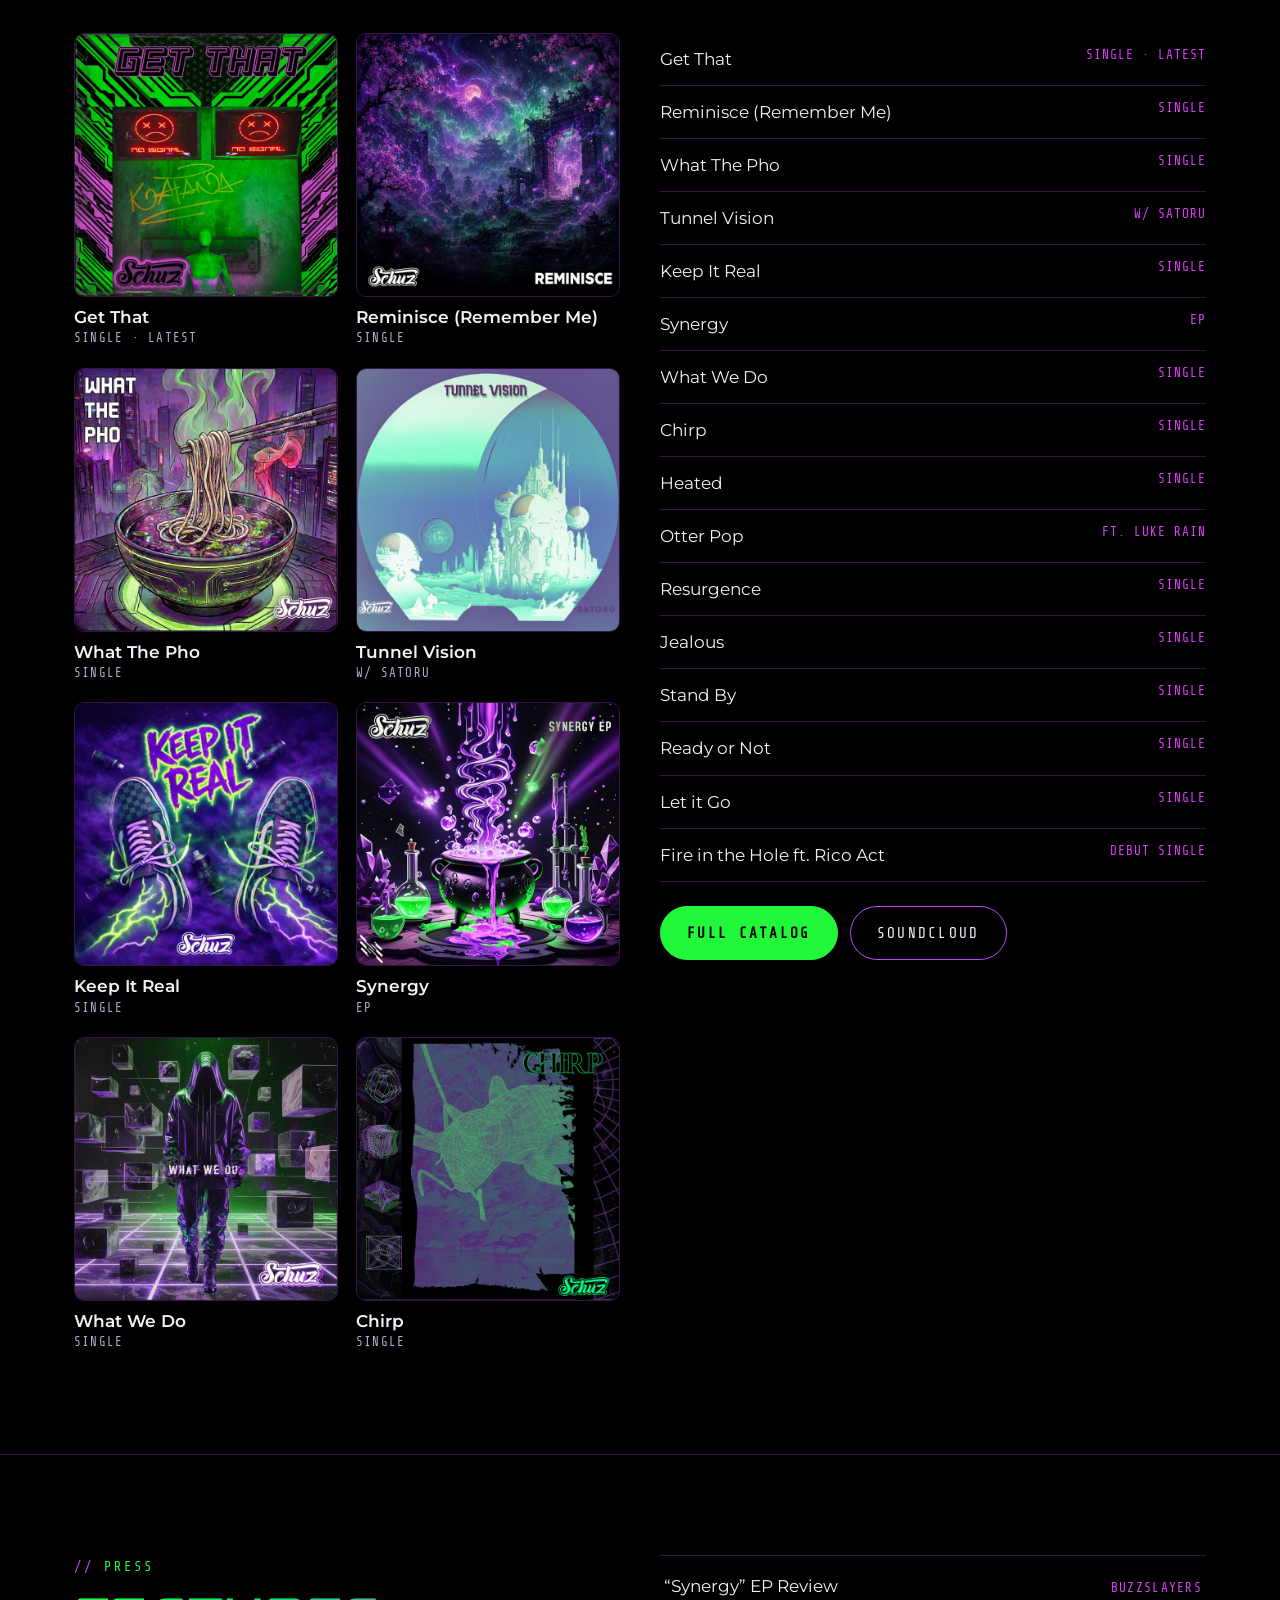
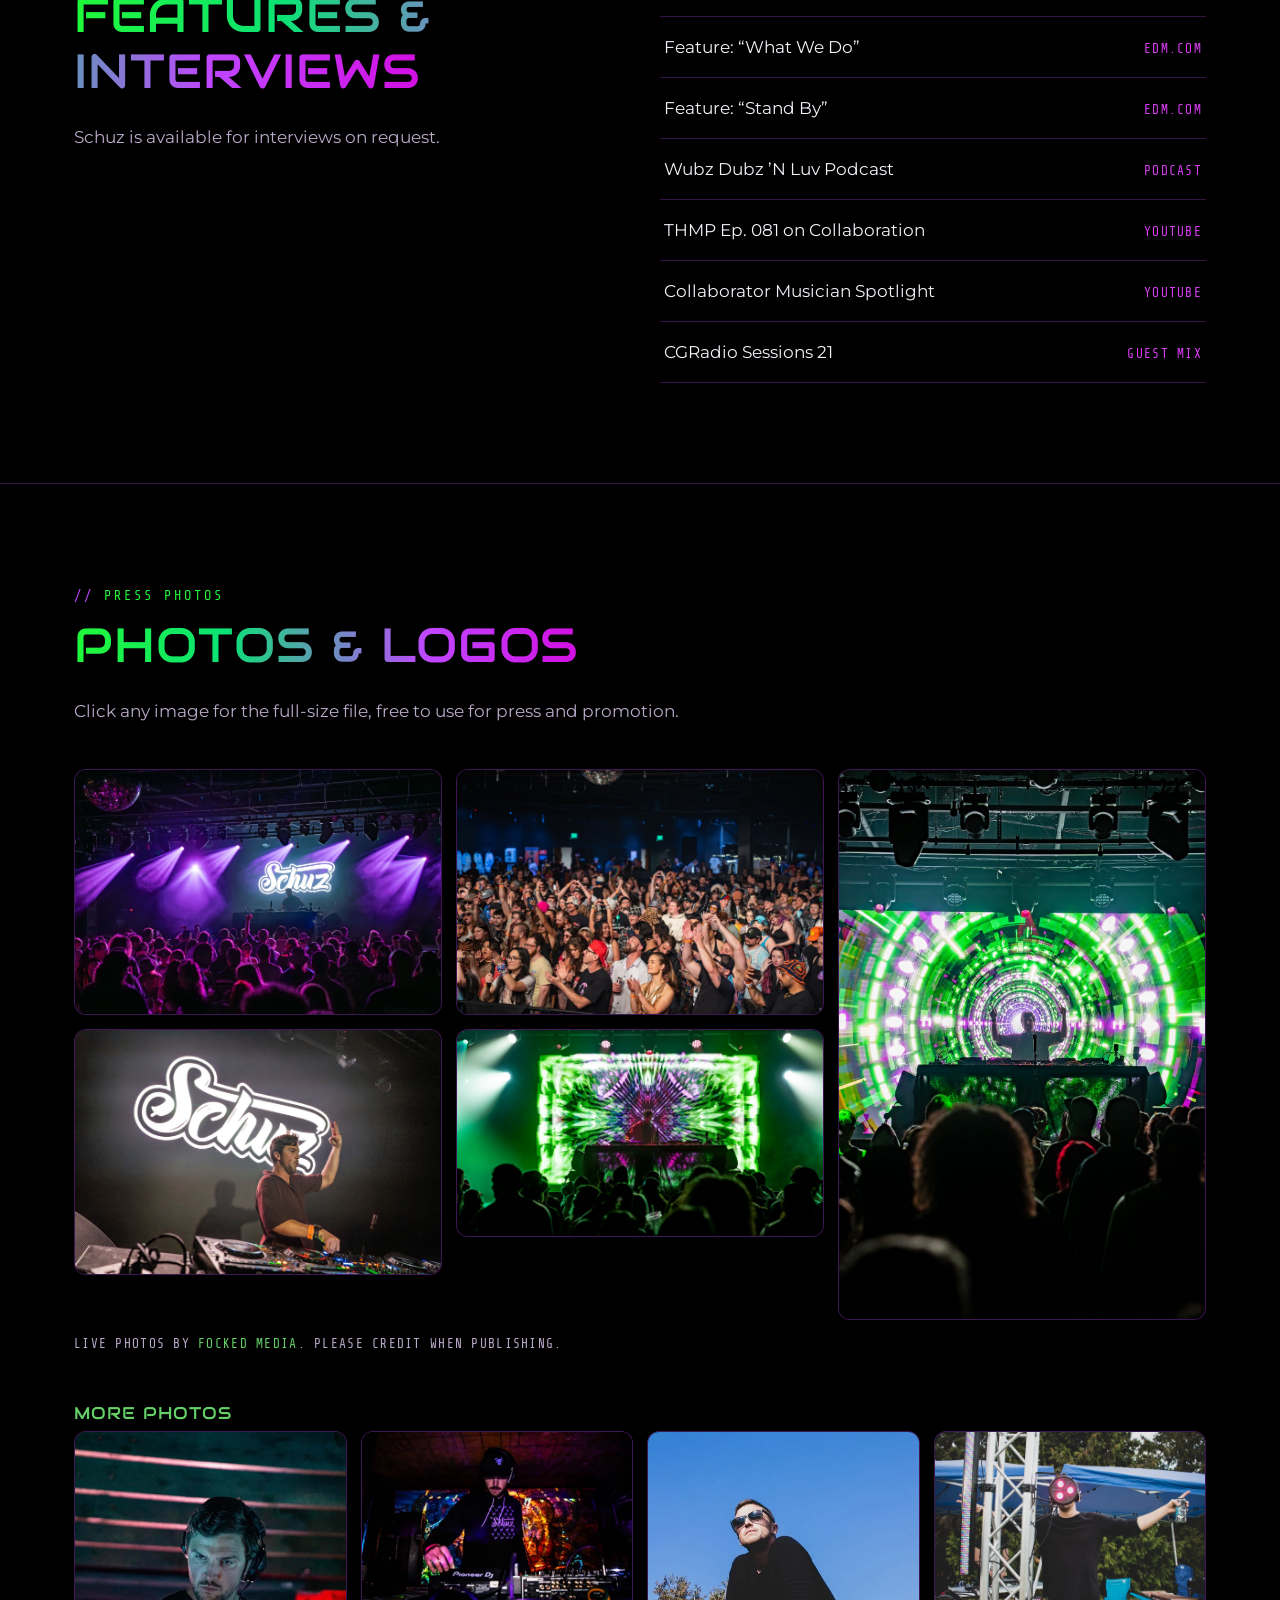
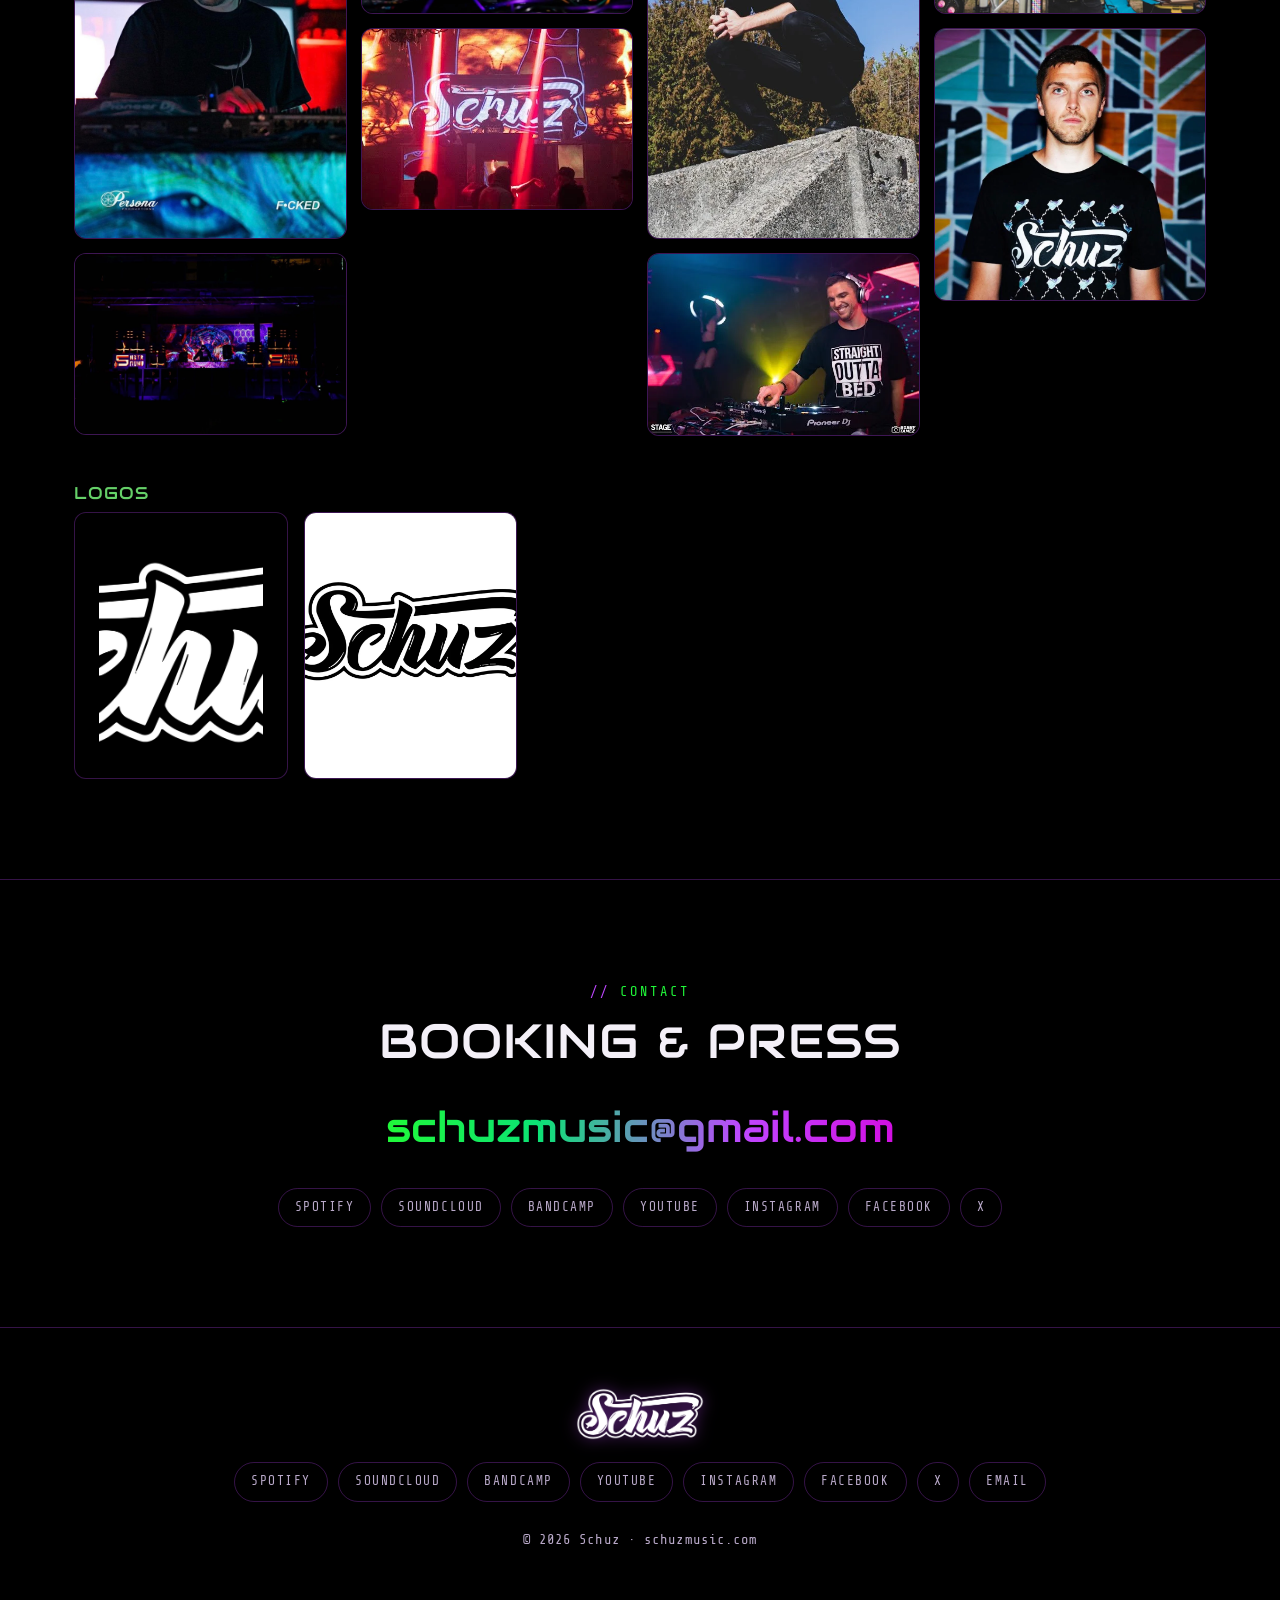
==== commit 58717233: "Photos: masonry layout (no cropping), remove duplicate shots, no repeats per page Co-Authored-By: Cl" ====
--- a/epk/index.html
+++ b/epk/index.html
@@ -18,8 +18,8 @@
   <link rel="preconnect" href="https://fonts.googleapis.com">
   <link rel="preconnect" href="https://fonts.gstatic.com" crossorigin>
   <link href="https://fonts.googleapis.com/css2?family=Audiowide&family=Montserrat:wght@400;600;700&family=Share+Tech+Mono&display=swap" rel="stylesheet">
-  <link rel="stylesheet" href="../assets/style.css?v=202611192007">
-  <script src="../assets/site.js?v=202611192007" defer></script>
+  <link rel="stylesheet" href="../assets/style.css?v=202611192013">
+  <script src="../assets/site.js?v=202611192013" defer></script>
 </head>
 <body>
 <header class="site-header">
@@ -226,27 +226,27 @@
         <h2><span class="grad-text">Photos &amp; logos</span></h2>
         <p class="muted">Click any image for the full-size file, free to use for press and promotion.</p>
       </div>
-      <div class="gallery">
-<a class="g-item wide" href="../images/press/fm-purple-logo.jpg" target="_blank" download><img loading="lazy" src="../images/live/fm-purple-logo.jpg" alt="Schuz performing under the Schuz logo with purple lights and a packed crowd"></a>
-<a class="g-item tall" href="../images/press/fm-flower.jpg" target="_blank" download><img loading="lazy" src="../images/live/fm-flower.jpg" alt="Schuz DJing in front of a green and purple visual"></a>
-<a class="g-item " href="../images/press/fm-logo-wave.jpg" target="_blank" download><img loading="lazy" src="../images/live/fm-logo-wave.jpg" alt="Schuz raising a hand in front of the glowing Schuz logo"></a>
-<a class="g-item " href="../images/press/fm-crowd.jpg" target="_blank" download><img loading="lazy" src="../images/live/fm-crowd.jpg" alt="Crowd cheering at a Schuz show"></a>
-<a class="g-item wide" href="../images/press/fm-kaleido.jpg" target="_blank" download><img loading="lazy" src="../images/live/fm-kaleido.jpg" alt="Schuz DJing in front of a green kaleidoscope visual"></a>
-<a class="g-item tall" href="../images/press/fm-tunnel.jpg" target="_blank" download><img loading="lazy" src="../images/live/fm-tunnel.jpg" alt="Schuz with arms raised in front of a green tunnel visual"></a>
-<a class="g-item" href="../images/epk-photo-1.jpg" target="_blank" download><img loading="lazy" src="../images/epk-photo-1.jpg" alt="Schuz DJing" onerror="this.onerror=null;this.src='https://static.wixstatic.com/media/feb2db_843b74ad14c74a41a1388d8b9cd171cd~mv2.jpg'"></a>
-<a class="g-item" href="../images/live-aston-manor.jpg" target="_blank" download><img loading="lazy" src="../images/live-aston-manor.jpg" alt="Schuz live at Aston Manor, Seattle" onerror="this.onerror=null;this.src='https://images.squarespace-cdn.com/content/v1/58a359994402439f40370c7b/1695354976595-M25AXAHCMDE8Z5FQ7RJP/5D6DD038-A7A1-4371-893F-D45AA2152FE5.JPG'"></a>
+      <div class="masonry">
+<a href="../images/press/fm-purple-logo.jpg" target="_blank" download><img loading="lazy" src="../images/live/fm-purple-logo.jpg" alt="Schuz performing under the Schuz logo with purple lights and a packed crowd"></a>
+<a href="../images/press/fm-logo-wave.jpg" target="_blank" download><img loading="lazy" src="../images/live/fm-logo-wave.jpg" alt="Schuz raising a hand in front of the glowing Schuz logo"></a>
+<a href="../images/press/fm-crowd.jpg" target="_blank" download><img loading="lazy" src="../images/live/fm-crowd.jpg" alt="Crowd cheering at a Schuz show"></a>
+<a href="../images/press/fm-kaleido.jpg" target="_blank" download><img loading="lazy" src="../images/live/fm-kaleido.jpg" alt="Schuz DJing in front of a green kaleidoscope visual"></a>
+<a href="../images/press/fm-tunnel.jpg" target="_blank" download><img loading="lazy" src="../images/live/fm-tunnel.jpg" alt="Schuz with arms raised in front of a green tunnel visual"></a>
       </div>
       <p class="credit">Live photos by <strong>Focked Media</strong>. Please credit when publishing.</p>
-      <h3 style="margin-top:48px">More photos &amp; logos</h3>
+      <h3 style="margin-top:48px">More photos</h3>
+      <div class="masonry four">
+<a href="../images/epk-photo-1.jpg" target="_blank" download><img loading="lazy" src="../images/epk-photo-1.jpg" alt="Schuz DJing" onerror="this.onerror=null;this.src='https://static.wixstatic.com/media/feb2db_843b74ad14c74a41a1388d8b9cd171cd~mv2.jpg'"></a>
+<a href="../images/live-aston-manor.jpg" target="_blank" download><img loading="lazy" src="../images/live-aston-manor.jpg" alt="Schuz live at Aston Manor, Seattle" onerror="this.onerror=null;this.src='https://images.squarespace-cdn.com/content/v1/58a359994402439f40370c7b/1695354976595-M25AXAHCMDE8Z5FQ7RJP/5D6DD038-A7A1-4371-893F-D45AA2152FE5.JPG'"></a>
+<a href="../images/press-2.jpg" target="_blank" download><img loading="lazy" src="../images/press-2.jpg" alt="Schuz portrait" onerror="this.onerror=null;this.src='https://images.squarespace-cdn.com/content/v1/58a359994402439f40370c7b/1695354976522-R0MA7KNY0KK1XTUEP9II/1D3F9439-301A-474D-8AA5-25B1115A0A15.JPG'"></a>
+<a href="../images/press-1.jpeg" target="_blank" download><img loading="lazy" src="../images/press-1.jpeg" alt="Schuz press photo" onerror="this.onerror=null;this.src='https://images.squarespace-cdn.com/content/v1/58a359994402439f40370c7b/1695355032621-QRXECKOLP7GYYOPWCU46/pressphoto_1.jpeg'"></a>
+<a href="../images/live-seattle-4.jpg" target="_blank" download><img loading="lazy" src="../images/live-seattle-4.jpg" alt="Schuz performing in Seattle" onerror="this.onerror=null;this.src='https://images.squarespace-cdn.com/content/v1/58a359994402439f40370c7b/1695355090209-EBKBHIT2OBBB01H35YQP/SD+Seattle-4.jpg'"></a>
+<a href="../images/press-3.jpeg" target="_blank" download><img loading="lazy" src="../images/press-3.jpeg" alt="Schuz press photo" onerror="this.onerror=null;this.src='https://images.squarespace-cdn.com/content/v1/58a359994402439f40370c7b/1695355031194-6MYW3F1KG6UULHBLBZ7F/pressphoto_2.jpeg'"></a>
+<a href="../images/live-seattle-12.jpg" target="_blank" download><img loading="lazy" src="../images/live-seattle-12.jpg" alt="Schuz performing in Seattle" onerror="this.onerror=null;this.src='https://images.squarespace-cdn.com/content/v1/58a359994402439f40370c7b/1695355090510-OCWT2Z7HHB52T39ILGDM/SD+Seattle-12.jpg'"></a>
+<a href="../images/live-crowd.jpg" target="_blank" download><img loading="lazy" src="../images/live-crowd.jpg" alt="Schuz live" onerror="this.onerror=null;this.src='https://images.squarespace-cdn.com/content/v1/58a359994402439f40370c7b/1695355032693-YBWF4H1GL1ZOPYXRMC62/74381930_1358495461020890_6384283166823153664_n.jpg'"></a>
+      </div>
+      <h3 style="margin-top:48px">Logos</h3>
       <div class="photos">
-<a class="photo" href="../images/epk-photo-2.jpg" target="_blank" download><img loading="lazy" src="../images/epk-photo-2.jpg" alt="Schuz live on stage" onerror="this.onerror=null;this.src='https://static.wixstatic.com/media/feb2db_3ecab4b8e2514b018205f5c403240393~mv2.jpg'"></a>
-<a class="photo" href="../images/press-2.jpg" target="_blank" download><img loading="lazy" src="../images/press-2.jpg" alt="Schuz portrait" onerror="this.onerror=null;this.src='https://images.squarespace-cdn.com/content/v1/58a359994402439f40370c7b/1695354976522-R0MA7KNY0KK1XTUEP9II/1D3F9439-301A-474D-8AA5-25B1115A0A15.JPG'"></a>
-<a class="photo" href="../images/epk-photo-3.jpg" target="_blank" download><img loading="lazy" src="../images/epk-photo-3.jpg" alt="Schuz photo" onerror="this.onerror=null;this.src='https://static.wixstatic.com/media/feb2db_0c685bed2dfa4ef1b04a9ee6882e7b96~mv2.jpg'"></a>
-<a class="photo" href="../images/press-1.jpeg" target="_blank" download><img loading="lazy" src="../images/press-1.jpeg" alt="Schuz press photo" onerror="this.onerror=null;this.src='https://images.squarespace-cdn.com/content/v1/58a359994402439f40370c7b/1695355032621-QRXECKOLP7GYYOPWCU46/pressphoto_1.jpeg'"></a>
-<a class="photo" href="../images/live-seattle-4.jpg" target="_blank" download><img loading="lazy" src="../images/live-seattle-4.jpg" alt="Schuz performing in Seattle" onerror="this.onerror=null;this.src='https://images.squarespace-cdn.com/content/v1/58a359994402439f40370c7b/1695355090209-EBKBHIT2OBBB01H35YQP/SD+Seattle-4.jpg'"></a>
-<a class="photo" href="../images/press-3.jpeg" target="_blank" download><img loading="lazy" src="../images/press-3.jpeg" alt="Schuz press photo" onerror="this.onerror=null;this.src='https://images.squarespace-cdn.com/content/v1/58a359994402439f40370c7b/1695355031194-6MYW3F1KG6UULHBLBZ7F/pressphoto_2.jpeg'"></a>
-<a class="photo" href="../images/live-seattle-12.jpg" target="_blank" download><img loading="lazy" src="../images/live-seattle-12.jpg" alt="Schuz performing in Seattle" onerror="this.onerror=null;this.src='https://images.squarespace-cdn.com/content/v1/58a359994402439f40370c7b/1695355090510-OCWT2Z7HHB52T39ILGDM/SD+Seattle-12.jpg'"></a>
-<a class="photo" href="../images/live-crowd.jpg" target="_blank" download><img loading="lazy" src="../images/live-crowd.jpg" alt="Schuz live" onerror="this.onerror=null;this.src='https://images.squarespace-cdn.com/content/v1/58a359994402439f40370c7b/1695355032693-YBWF4H1GL1ZOPYXRMC62/74381930_1358495461020890_6384283166823153664_n.jpg'"></a>
 <a class="photo" href="../images/logo-white-wide.png" target="_blank" download style="display:grid;place-items:center;padding:24px;background:#000"><img loading="lazy" src="../images/logo-white-wide.png" alt="Schuz logo (white)" onerror="this.onerror=null;this.src='https://images.squarespace-cdn.com/content/v1/58a359994402439f40370c7b/1534022627907-P2L6P6RFVJK82ZV1EN6B/Schuz-white-logo.png'"></a>
 <a class="photo" href="../images/logo-black-on-white.jpg" target="_blank" download><img loading="lazy" src="../images/logo-black-on-white.jpg" alt="Schuz logo (black on white)" onerror="this.onerror=null;this.src='https://static1.squarespace.com/static/58a359994402439f40370c7b/t/5b6f53fd4ae2373e2bfd190e/1534022657372/Schuz-black-logo-white-background.jpg'"></a>
       </div>
--- a/assets/style.css
+++ b/assets/style.css
@@ -283,3 +283,11 @@
 .credit { margin-top: 14px; font-family: var(--mono); font-size: .8rem; letter-spacing: .1em; text-transform: uppercase; color: var(--muted); }
 .credit strong { color: var(--green-3); font-weight: 400; }
 @media (max-width: 860px) { .gallery { grid-template-columns: repeat(2, 1fr); grid-auto-rows: 170px; gap: 10px; } }
+
+/* Masonry photo layout: every photo at its natural shape, nothing cropped */
+.masonry { columns: 3 260px; column-gap: 14px; }
+.masonry.four { columns: 4 220px; }
+.masonry a { display: block; break-inside: avoid; margin-bottom: 14px; border-radius: 12px; overflow: hidden; border: 1px solid var(--line); background: #0b0410; }
+.masonry img { width: 100%; height: auto; display: block; transition: transform .45s, filter .45s; }
+.masonry a:hover img { transform: scale(1.03); filter: saturate(1.2); }
+@media (max-width: 860px) { .masonry, .masonry.four { columns: 2 140px; column-gap: 10px; } .masonry a { margin-bottom: 10px; } }
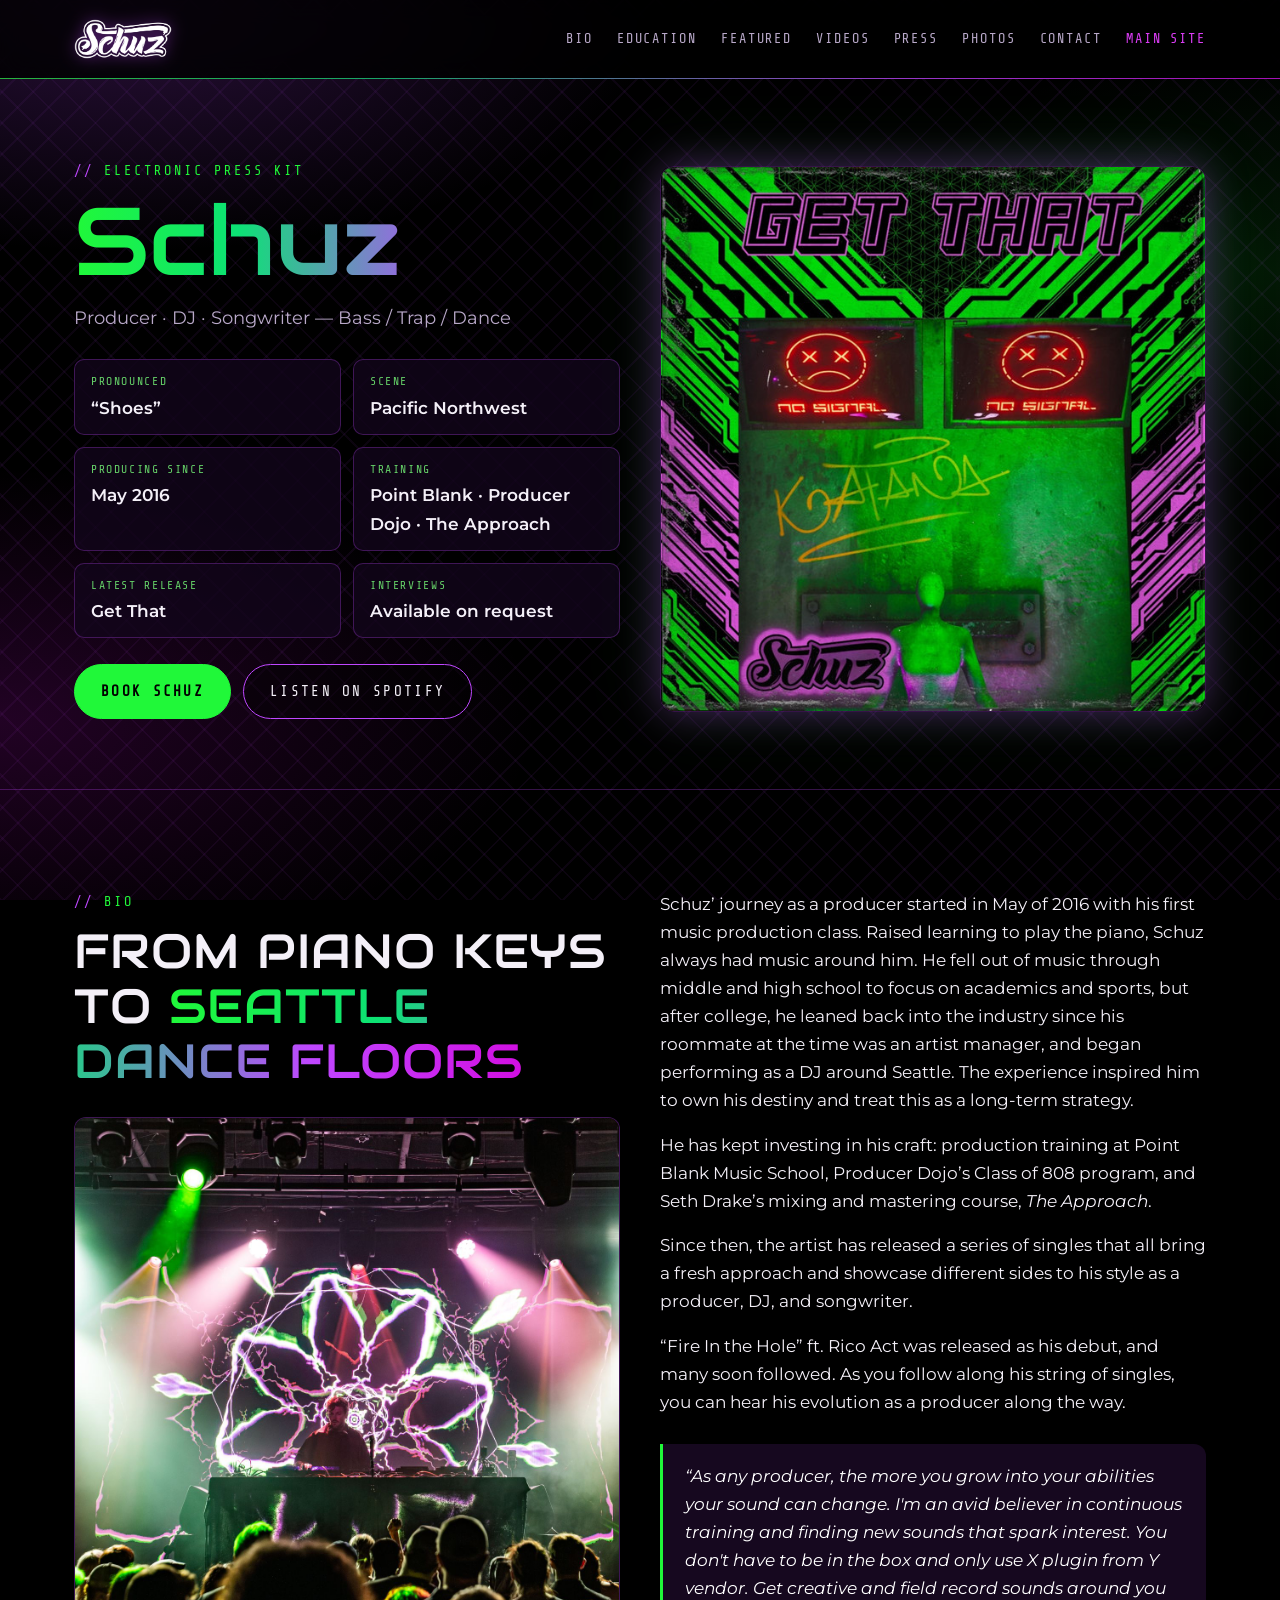
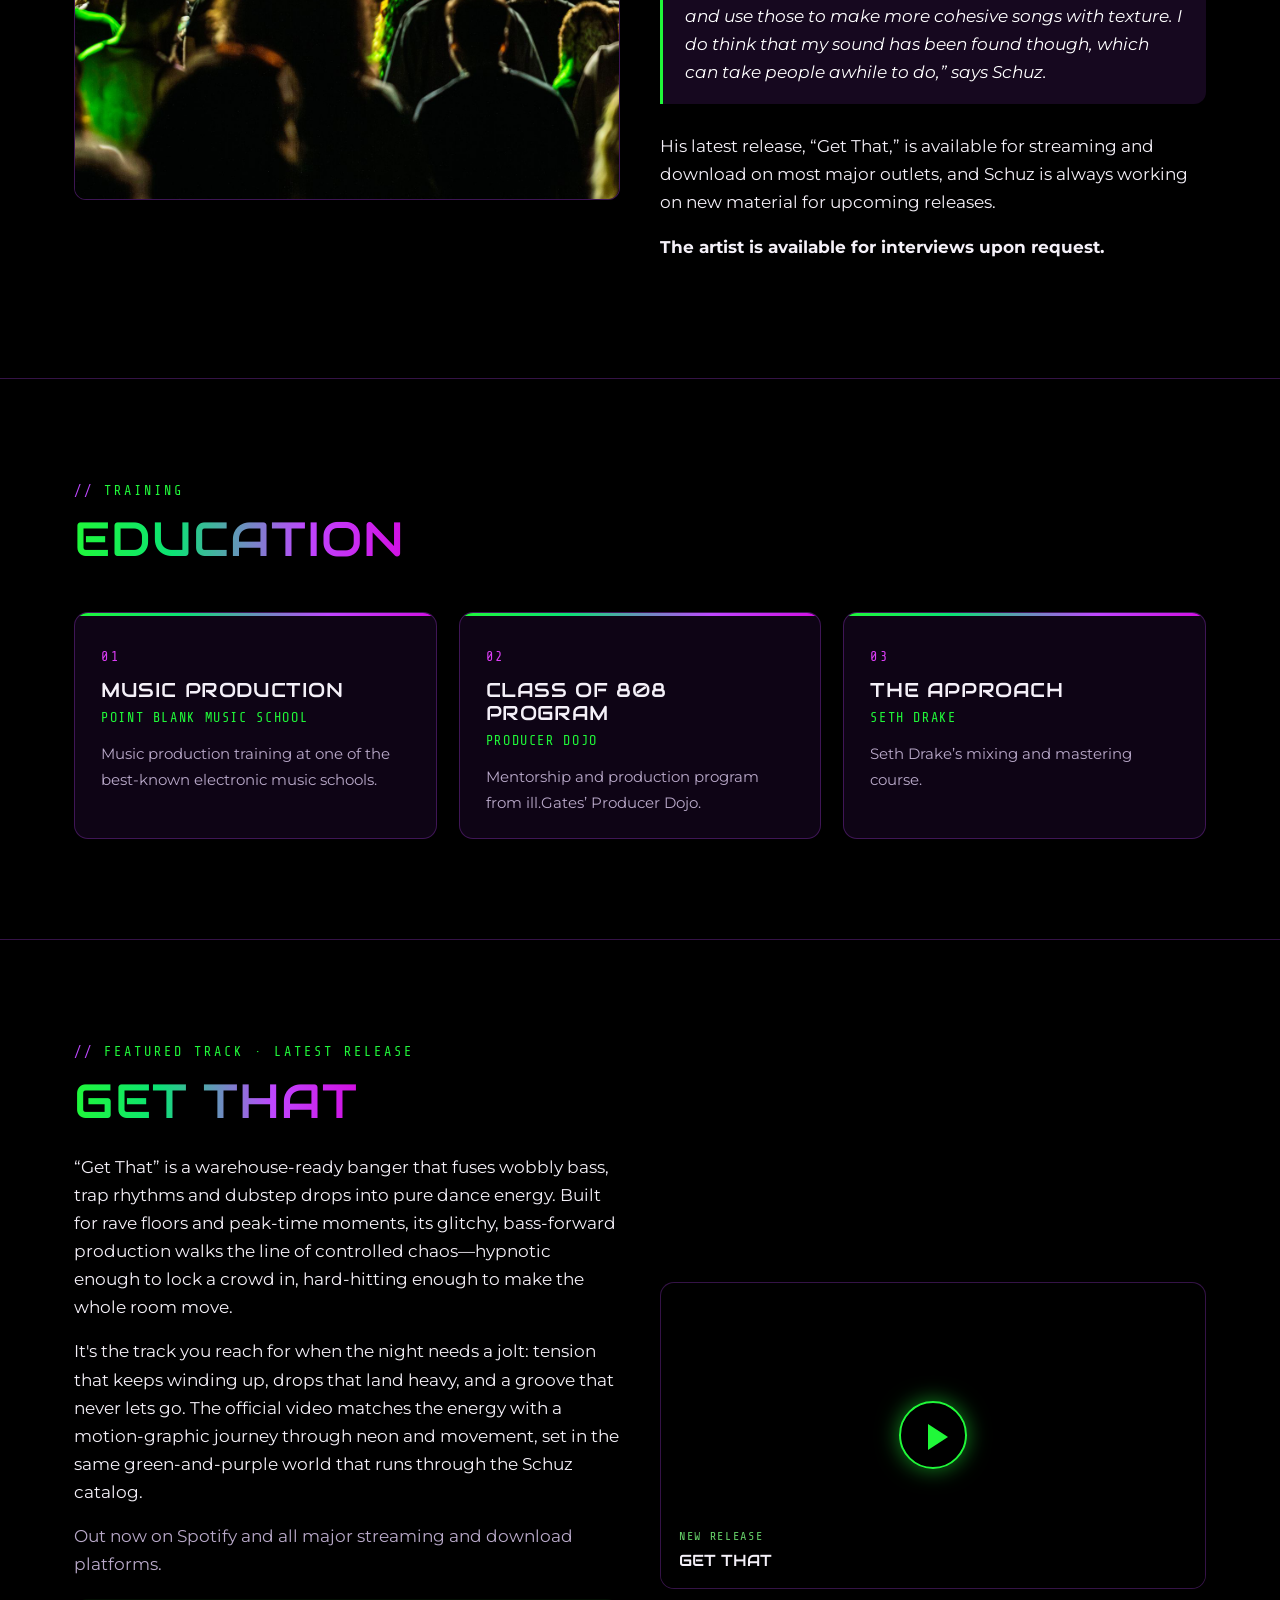
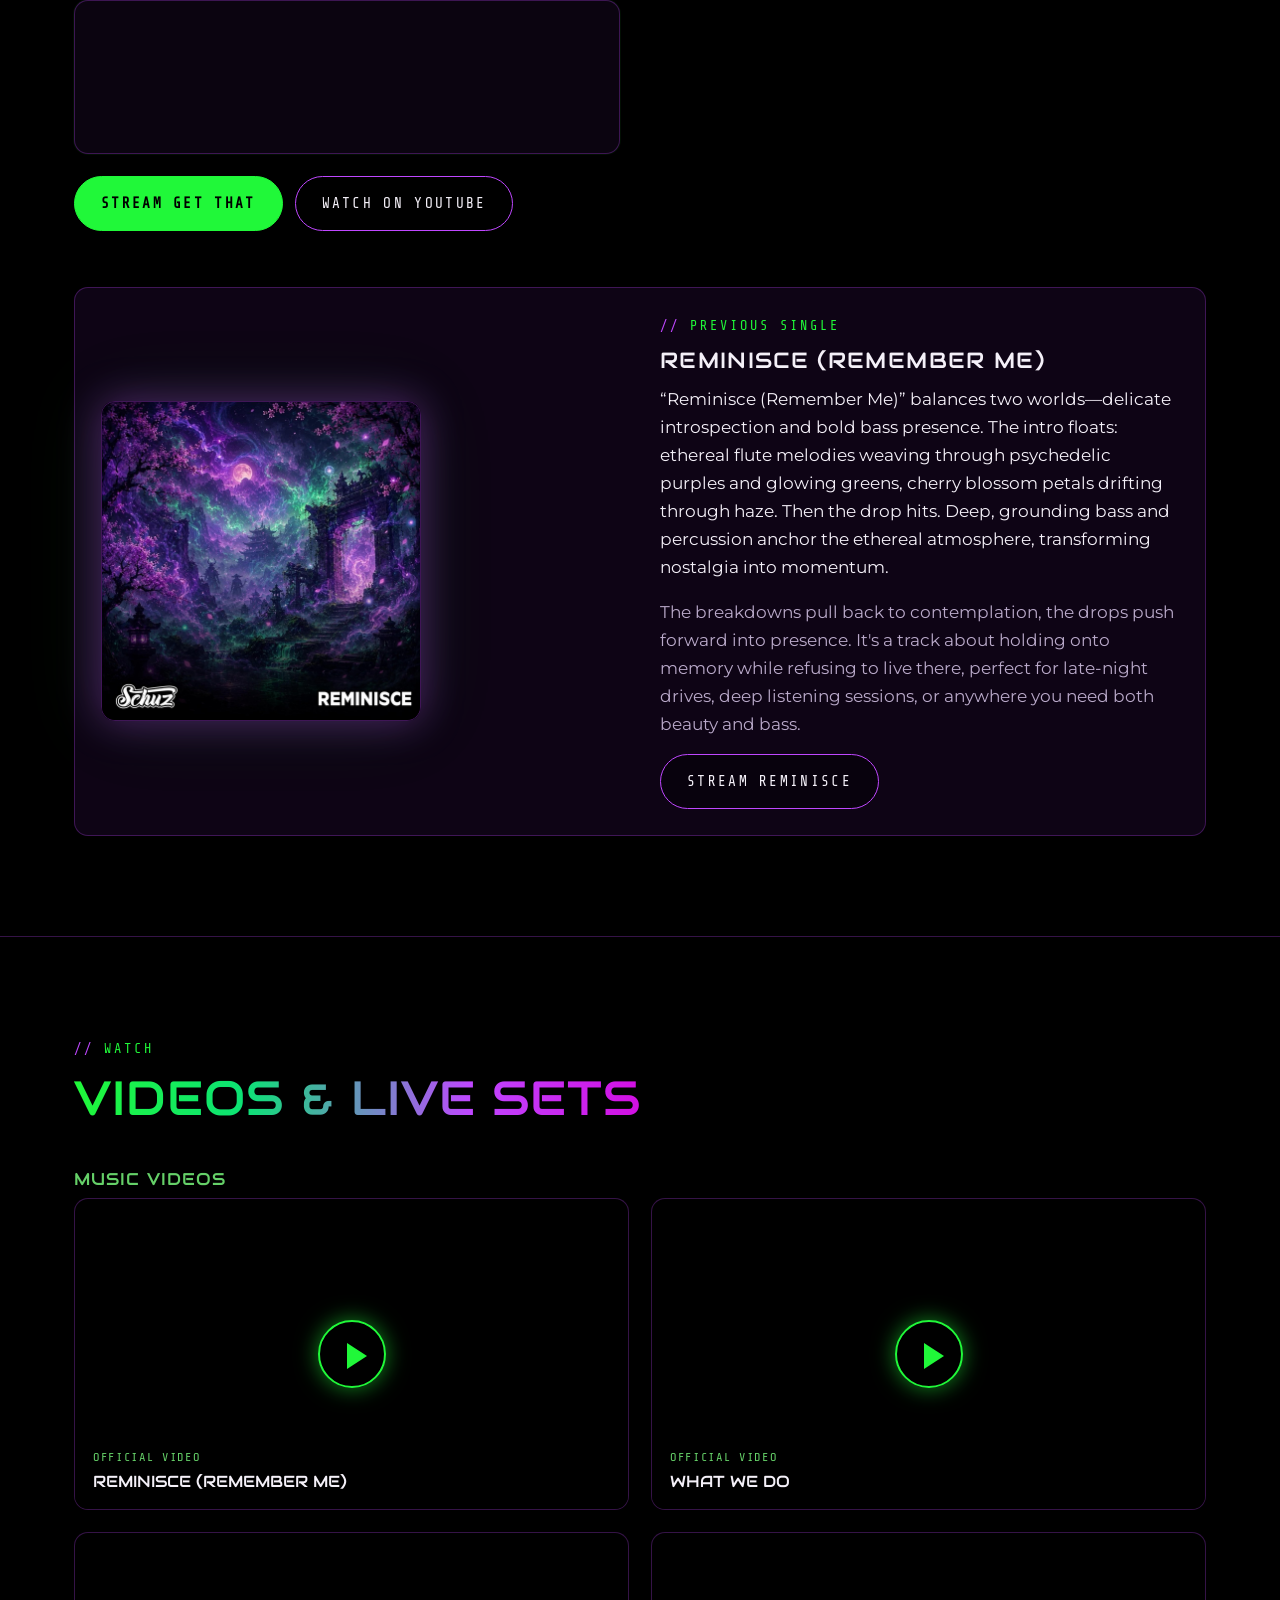
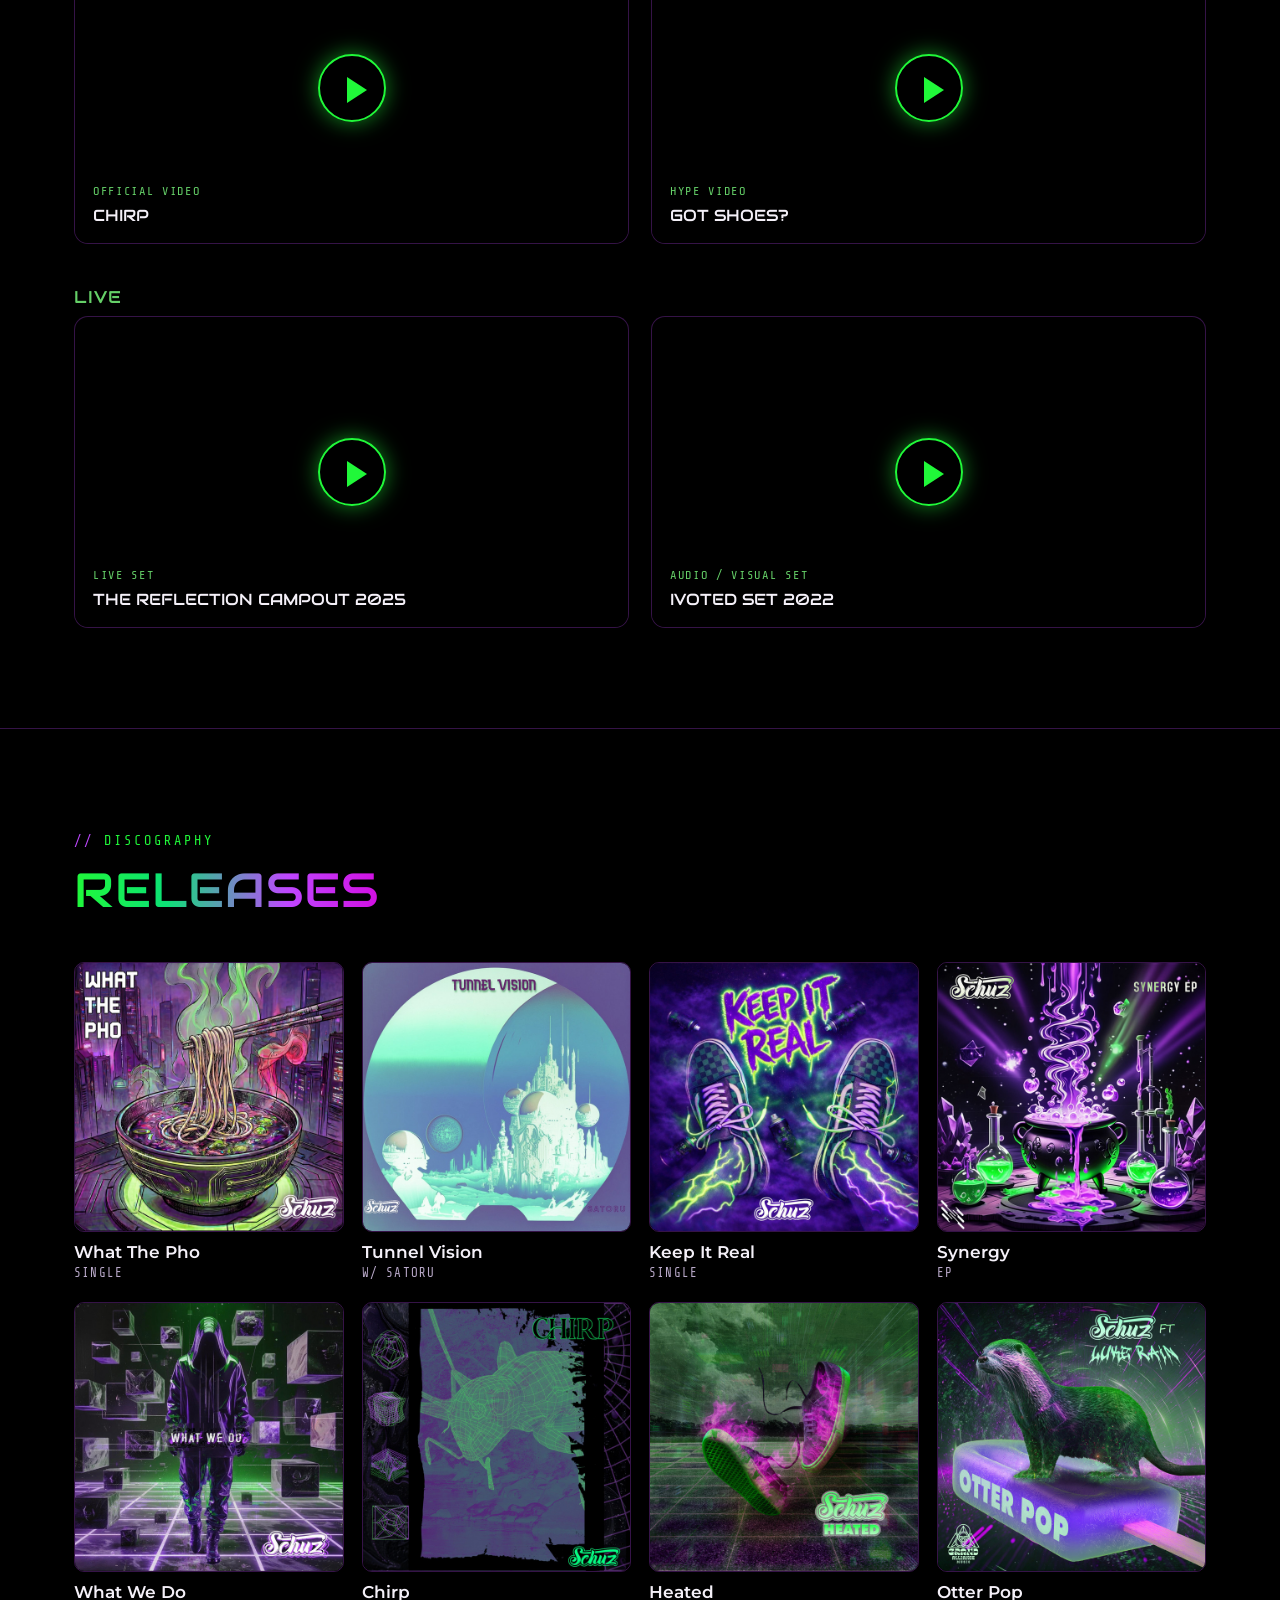
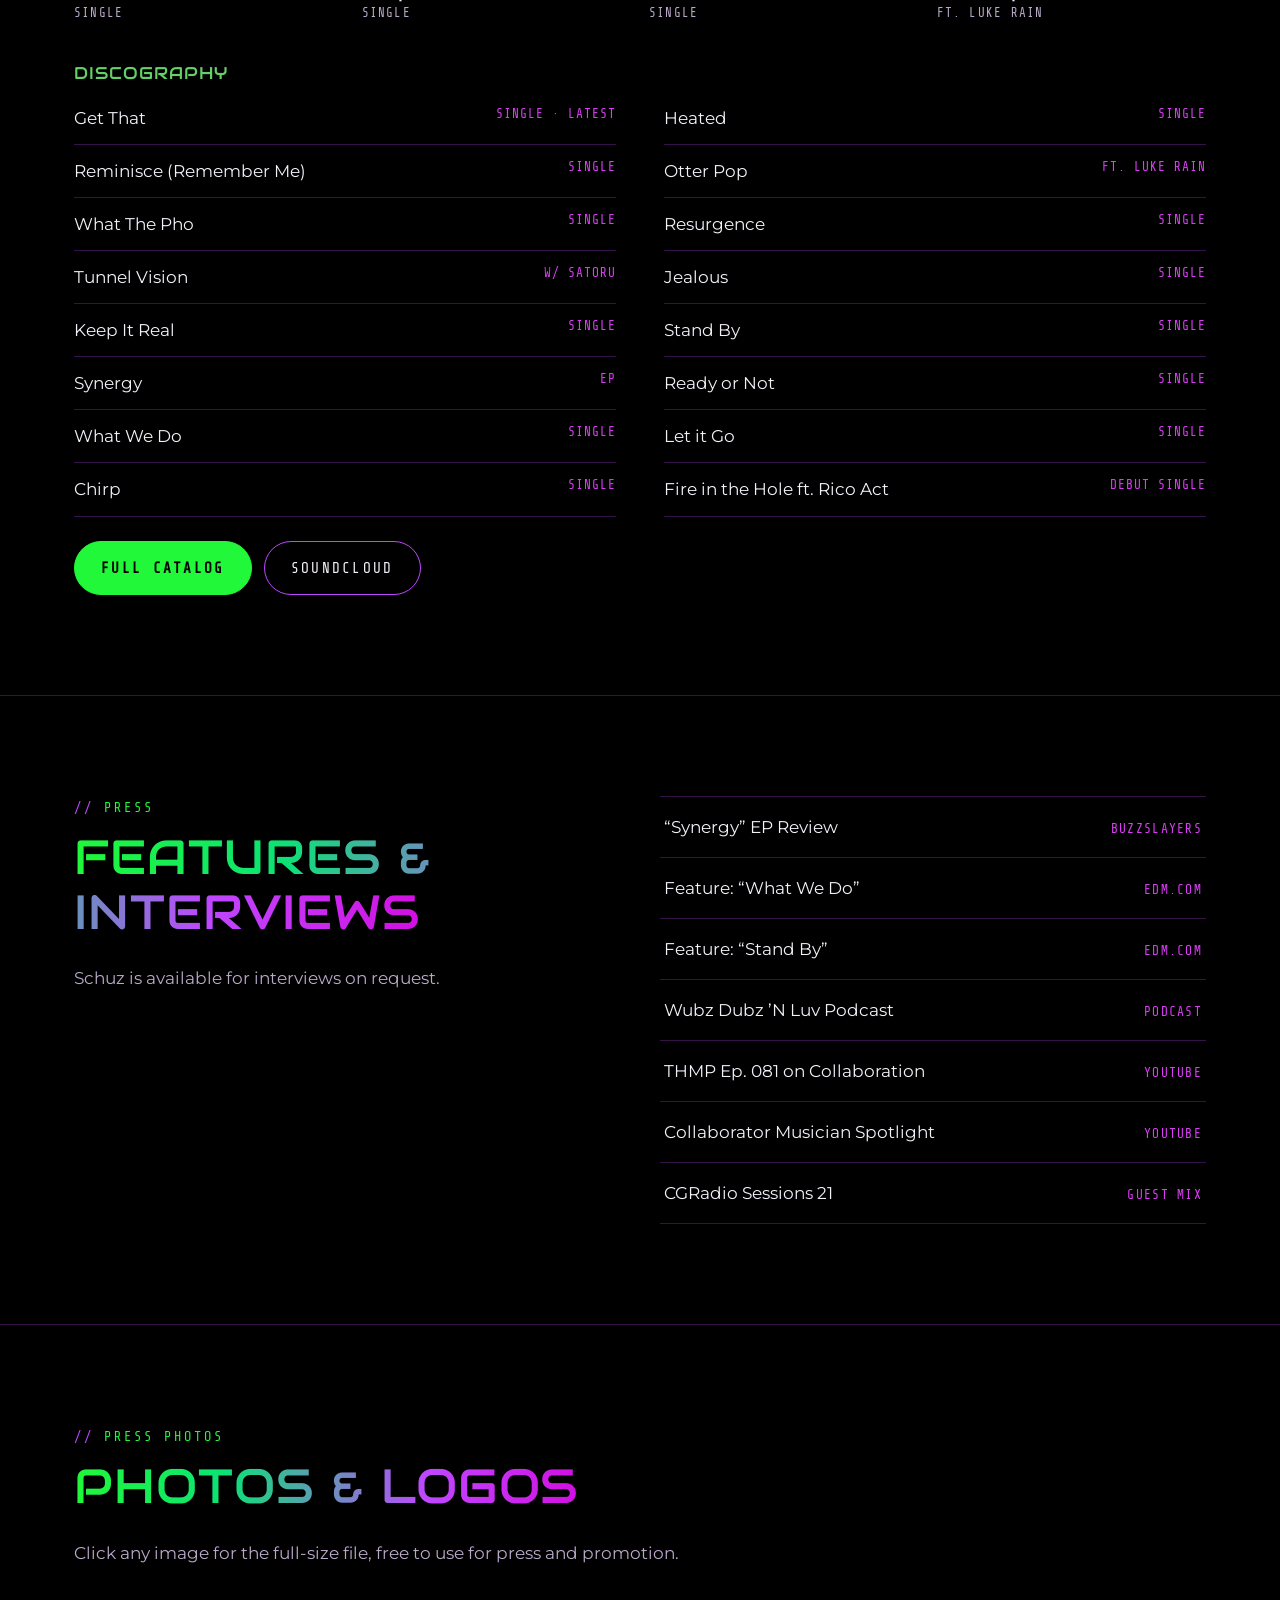
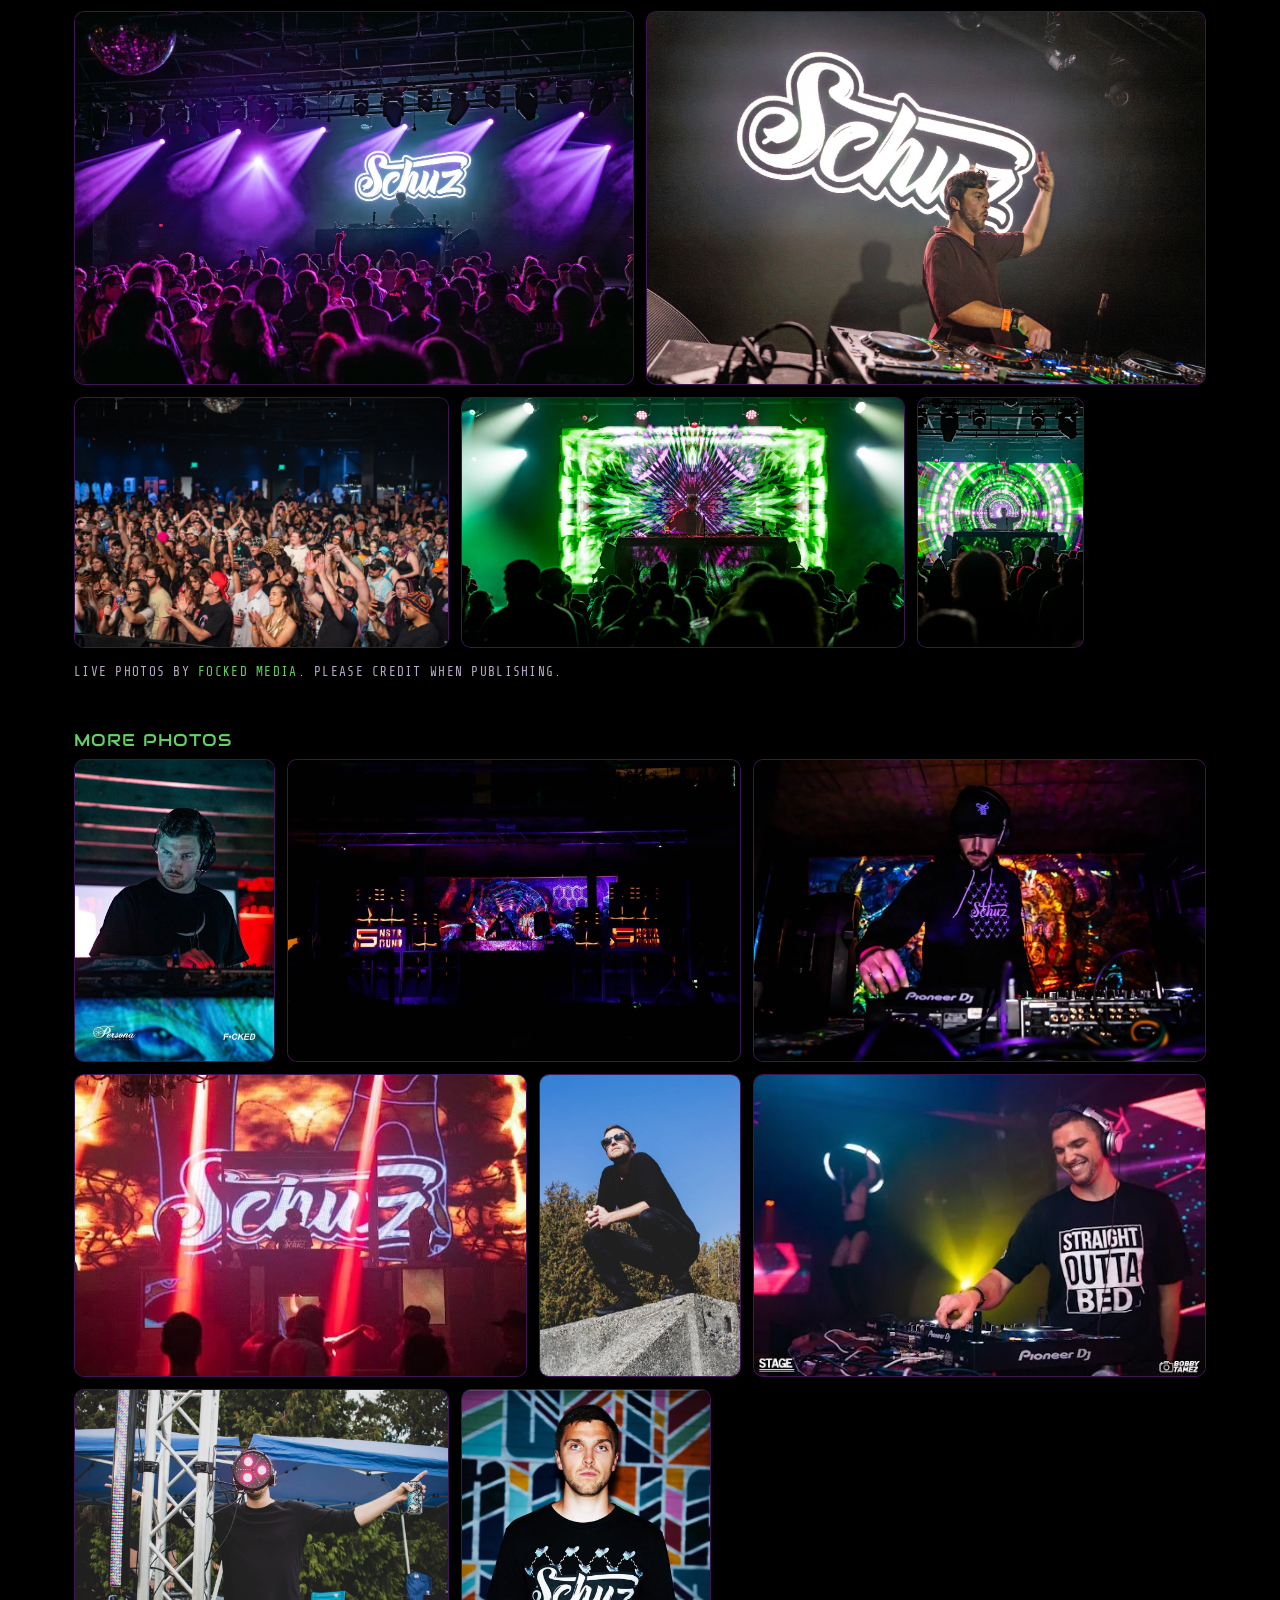
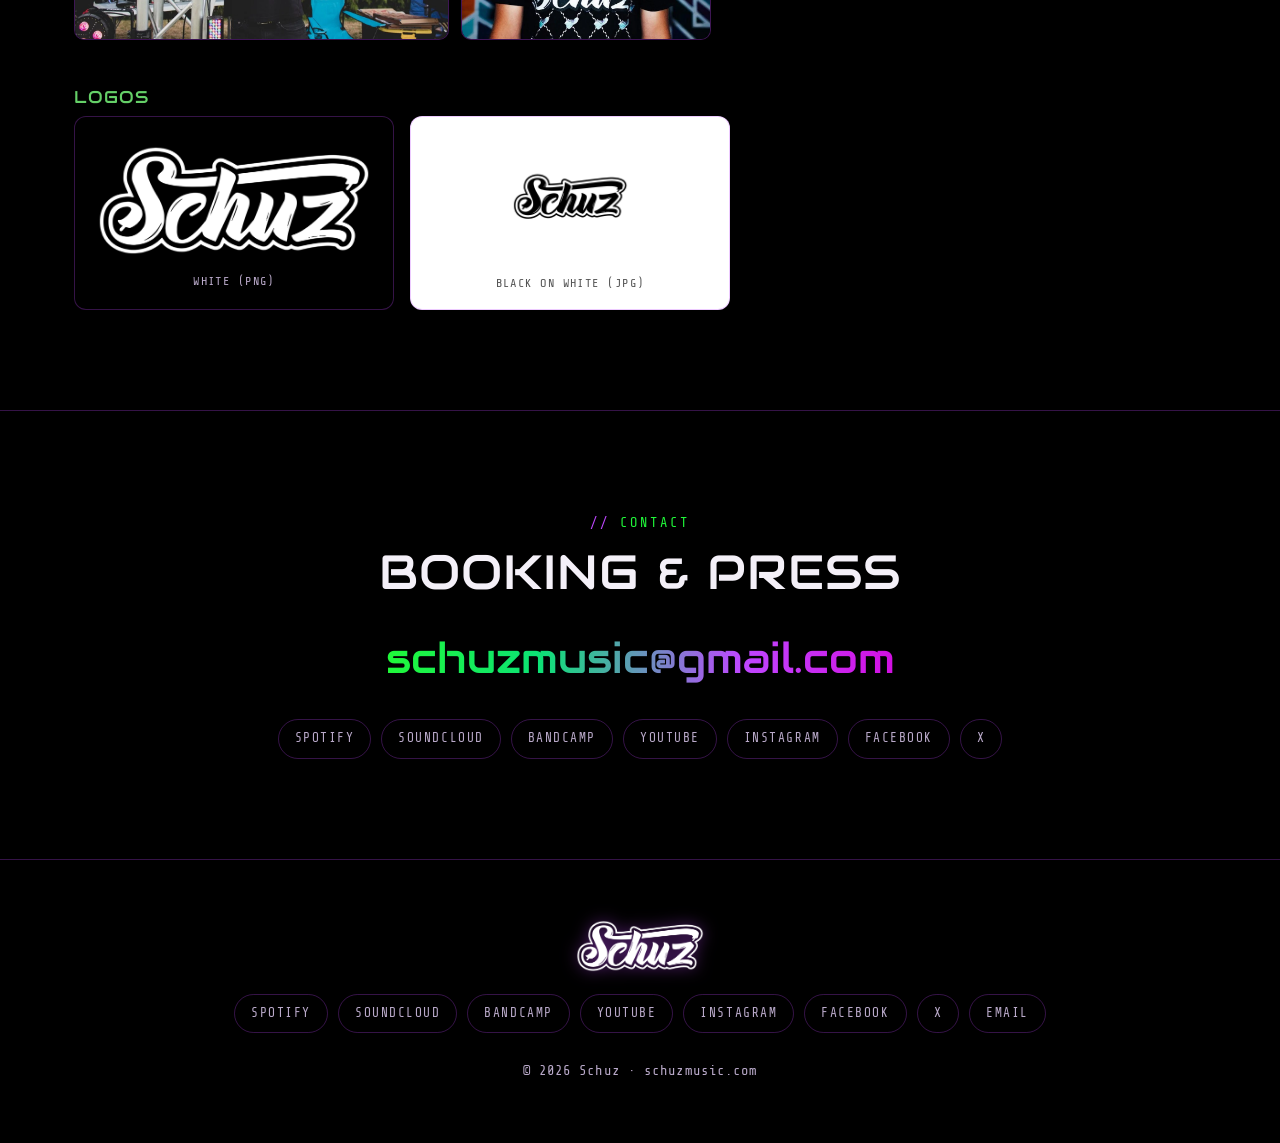
==== commit 4ea26e4a: "Justified photo rows, uncropped logo tiles, EPK: no repeated covers or video, cleaner releases layou" ====
--- a/epk/index.html
+++ b/epk/index.html
@@ -18,8 +18,8 @@
   <link rel="preconnect" href="https://fonts.googleapis.com">
   <link rel="preconnect" href="https://fonts.gstatic.com" crossorigin>
   <link href="https://fonts.googleapis.com/css2?family=Audiowide&family=Montserrat:wght@400;600;700&family=Share+Tech+Mono&display=swap" rel="stylesheet">
-  <link rel="stylesheet" href="../assets/style.css?v=202611192013">
-  <script src="../assets/site.js?v=202611192013" defer></script>
+  <link rel="stylesheet" href="../assets/style.css?v=202611192017">
+  <script src="../assets/site.js?v=202611192017" defer></script>
 </head>
 <body>
 <header class="site-header">
@@ -137,10 +137,7 @@
         <p class="eyebrow">Watch</p>
         <h2><span class="grad-text">Videos &amp; live sets</span></h2>
       </div>
-      <div class="video-grid">
-<div class="yt wide" data-id="Ds3m8-0yXIE" aria-label="Play Get That"><span class="play"></span><span class="cap"><small>New release</small>Get That</span></div>
-      </div>
-      <h3 style="margin-top:34px">Music videos</h3>
+      <h3>Music videos</h3>
       <div class="video-grid">
 <div class="yt" data-id="78XVAAbVwU0" aria-label="Play Reminisce (Remember Me)"><span class="play"></span><span class="cap"><small>Official video</small>Reminisce (Remember Me)</span></div>
 <div class="yt" data-id="8nrYL1zZ_-I" aria-label="Play What We Do"><span class="play"></span><span class="cap"><small>Official video</small>What We Do</span></div>
@@ -161,19 +158,19 @@
         <p class="eyebrow">Discography</p>
         <h2><span class="grad-text">Releases</span></h2>
       </div>
-      <div class="grid-2">
-        <div class="releases" style="grid-template-columns:repeat(2,1fr)">
-<a class="release" href="https://open.spotify.com/album/3OVxxTqc6UkwvJeayjAvST" target="_blank" rel="noopener"><div class="cover"><img loading="lazy" src="../images/art/get-that.jpg" alt="Get That cover art" onerror="this.onerror=null;this.src='https://i.scdn.co/image/ab67616d0000b273d4a8bc355864a6e6842d45a6'"></div><div class="name">Get That</div><div class="meta">Single · Latest</div></a>
-<a class="release" href="https://open.spotify.com/album/0HAwcvYFVnciR9bd7pAQuV" target="_blank" rel="noopener"><div class="cover"><img loading="lazy" src="../images/art/reminisce.jpg" alt="Reminisce (Remember Me) cover art" onerror="this.onerror=null;this.src='https://i.scdn.co/image/ab67616d0000b27381c68a9cda54dfab7e30f4c0'"></div><div class="name">Reminisce (Remember Me)</div><div class="meta">Single</div></a>
+      <div class="releases epk-covers">
 <a class="release" href="https://open.spotify.com/album/6tttp0FAtWndlb7VmXecKX" target="_blank" rel="noopener"><div class="cover"><img loading="lazy" src="../images/art/what-the-pho.jpg" alt="What The Pho cover art" onerror="this.onerror=null;this.src='https://i.scdn.co/image/ab67616d0000b273de76f0624b46d5db398f3515'"></div><div class="name">What The Pho</div><div class="meta">Single</div></a>
 <a class="release" href="https://open.spotify.com/album/5pXTvZ7ySFhDBU1qjHHUY6" target="_blank" rel="noopener"><div class="cover"><img loading="lazy" src="../images/art/tunnel-vision.jpg" alt="Tunnel Vision cover art" onerror="this.onerror=null;this.src='https://i.scdn.co/image/ab67616d0000b2731bfc90a4b4059be305f07ae3'"></div><div class="name">Tunnel Vision</div><div class="meta">w/ Satoru</div></a>
 <a class="release" href="https://open.spotify.com/album/3HDSfz8536MvWgcVTeKW0Y" target="_blank" rel="noopener"><div class="cover"><img loading="lazy" src="../images/art/keep-it-real.jpg" alt="Keep It Real cover art" onerror="this.onerror=null;this.src='https://i.scdn.co/image/ab67616d0000b273bd5561396d37c463a0d9a5b4'"></div><div class="name">Keep It Real</div><div class="meta">Single</div></a>
 <a class="release" href="https://open.spotify.com/album/34MYS9DBvajaxvMvYPhp7I" target="_blank" rel="noopener"><div class="cover"><img loading="lazy" src="../images/art/synergy.jpg" alt="Synergy cover art" onerror="this.onerror=null;this.src='https://i.scdn.co/image/ab67616d0000b273e71a7917156a77401fb9ca6d'"></div><div class="name">Synergy</div><div class="meta">EP</div></a>
 <a class="release" href="https://open.spotify.com/album/0RpTZXyG1e7I15H27EKvV9" target="_blank" rel="noopener"><div class="cover"><img loading="lazy" src="../images/art/what-we-do.jpg" alt="What We Do cover art" onerror="this.onerror=null;this.src='https://i.scdn.co/image/ab67616d0000b2734018b08cab598bd0f0130f7b'"></div><div class="name">What We Do</div><div class="meta">Single</div></a>
 <a class="release" href="https://open.spotify.com/album/2qTEEj2oPqav8h3E71MXVZ" target="_blank" rel="noopener"><div class="cover"><img loading="lazy" src="../images/art/chirp.jpg" alt="Chirp cover art" onerror="this.onerror=null;this.src='https://i.scdn.co/image/ab67616d0000b2738ee1e285bf490d73f2e9384c'"></div><div class="name">Chirp</div><div class="meta">Single</div></a>
-        </div>
-        <div>
-          <ul class="release-list">
+<a class="release" href="https://open.spotify.com/album/5xGlIa47Nt6a5FH68gSR8h" target="_blank" rel="noopener"><div class="cover"><img loading="lazy" src="../images/art/heated.jpg" alt="Heated cover art" onerror="this.onerror=null;this.src='https://i.scdn.co/image/ab67616d0000b273d328e04887be72bc79d19bcc'"></div><div class="name">Heated</div><div class="meta">Single</div></a>
+<a class="release" href="https://open.spotify.com/album/5aKVVH6AueJejgWCw78qFj" target="_blank" rel="noopener"><div class="cover"><img loading="lazy" src="../images/art/otter-pop.jpg" alt="Otter Pop cover art" onerror="this.onerror=null;this.src='https://i.scdn.co/image/ab67616d0000b273894233de4c6ac96d84cf8884'"></div><div class="name">Otter Pop</div><div class="meta">ft. Luke Rain</div></a>
+      </div>
+      <div style="margin-top:40px">
+          <h3>Discography</h3>
+          <ul class="release-list two-col">
 <li><a href="https://open.spotify.com/album/3OVxxTqc6UkwvJeayjAvST" target="_blank" rel="noopener">Get That</a><span class="tag">Single · Latest</span></li>
 <li><a href="https://open.spotify.com/album/0HAwcvYFVnciR9bd7pAQuV" target="_blank" rel="noopener">Reminisce (Remember Me)</a><span class="tag">Single</span></li>
 <li><a href="https://open.spotify.com/album/6tttp0FAtWndlb7VmXecKX" target="_blank" rel="noopener">What The Pho</a><span class="tag">Single</span></li>
@@ -195,7 +192,6 @@
             <a class="btn primary" href="https://open.spotify.com/playlist/7sFdtz4wPIXtweQwZlpiwJ" target="_blank" rel="noopener">Full catalog</a>
             <a class="btn" href="https://soundcloud.com/schuzmusic" target="_blank" rel="noopener">SoundCloud</a>
           </div>
-        </div>
       </div>
     </div>
   </section>
@@ -226,29 +222,29 @@
         <h2><span class="grad-text">Photos &amp; logos</span></h2>
         <p class="muted">Click any image for the full-size file, free to use for press and promotion.</p>
       </div>
-      <div class="masonry">
-<a href="../images/press/fm-purple-logo.jpg" target="_blank" download><img loading="lazy" src="../images/live/fm-purple-logo.jpg" alt="Schuz performing under the Schuz logo with purple lights and a packed crowd"></a>
-<a href="../images/press/fm-logo-wave.jpg" target="_blank" download><img loading="lazy" src="../images/live/fm-logo-wave.jpg" alt="Schuz raising a hand in front of the glowing Schuz logo"></a>
-<a href="../images/press/fm-crowd.jpg" target="_blank" download><img loading="lazy" src="../images/live/fm-crowd.jpg" alt="Crowd cheering at a Schuz show"></a>
-<a href="../images/press/fm-kaleido.jpg" target="_blank" download><img loading="lazy" src="../images/live/fm-kaleido.jpg" alt="Schuz DJing in front of a green kaleidoscope visual"></a>
-<a href="../images/press/fm-tunnel.jpg" target="_blank" download><img loading="lazy" src="../images/live/fm-tunnel.jpg" alt="Schuz with arms raised in front of a green tunnel visual"></a>
+      <div class="justified">
+<a href="../images/press/fm-purple-logo.jpg" target="_blank" download style="--r:1.4995"><i style="padding-bottom:66.688%"></i><img loading="lazy" src="../images/live/fm-purple-logo.jpg" alt="Schuz performing under the Schuz logo with purple lights and a packed crowd"></a>
+<a href="../images/press/fm-logo-wave.jpg" target="_blank" download style="--r:1.4995"><i style="padding-bottom:66.688%"></i><img loading="lazy" src="../images/live/fm-logo-wave.jpg" alt="Schuz raising a hand in front of the glowing Schuz logo"></a>
+<a href="../images/press/fm-crowd.jpg" target="_blank" download style="--r:1.4995"><i style="padding-bottom:66.688%"></i><img loading="lazy" src="../images/live/fm-crowd.jpg" alt="Crowd cheering at a Schuz show"></a>
+<a href="../images/press/fm-kaleido.jpg" target="_blank" download style="--r:1.7778"><i style="padding-bottom:56.250%"></i><img loading="lazy" src="../images/live/fm-kaleido.jpg" alt="Schuz DJing in front of a green kaleidoscope visual"></a>
+<a href="../images/press/fm-tunnel.jpg" target="_blank" download style="--r:0.6669"><i style="padding-bottom:149.953%"></i><img loading="lazy" src="../images/live/fm-tunnel.jpg" alt="Schuz with arms raised in front of a green tunnel visual"></a>
       </div>
       <p class="credit">Live photos by <strong>Focked Media</strong>. Please credit when publishing.</p>
       <h3 style="margin-top:48px">More photos</h3>
-      <div class="masonry four">
-<a href="../images/epk-photo-1.jpg" target="_blank" download><img loading="lazy" src="../images/epk-photo-1.jpg" alt="Schuz DJing" onerror="this.onerror=null;this.src='https://static.wixstatic.com/media/feb2db_843b74ad14c74a41a1388d8b9cd171cd~mv2.jpg'"></a>
-<a href="../images/live-aston-manor.jpg" target="_blank" download><img loading="lazy" src="../images/live-aston-manor.jpg" alt="Schuz live at Aston Manor, Seattle" onerror="this.onerror=null;this.src='https://images.squarespace-cdn.com/content/v1/58a359994402439f40370c7b/1695354976595-M25AXAHCMDE8Z5FQ7RJP/5D6DD038-A7A1-4371-893F-D45AA2152FE5.JPG'"></a>
-<a href="../images/press-2.jpg" target="_blank" download><img loading="lazy" src="../images/press-2.jpg" alt="Schuz portrait" onerror="this.onerror=null;this.src='https://images.squarespace-cdn.com/content/v1/58a359994402439f40370c7b/1695354976522-R0MA7KNY0KK1XTUEP9II/1D3F9439-301A-474D-8AA5-25B1115A0A15.JPG'"></a>
-<a href="../images/press-1.jpeg" target="_blank" download><img loading="lazy" src="../images/press-1.jpeg" alt="Schuz press photo" onerror="this.onerror=null;this.src='https://images.squarespace-cdn.com/content/v1/58a359994402439f40370c7b/1695355032621-QRXECKOLP7GYYOPWCU46/pressphoto_1.jpeg'"></a>
-<a href="../images/live-seattle-4.jpg" target="_blank" download><img loading="lazy" src="../images/live-seattle-4.jpg" alt="Schuz performing in Seattle" onerror="this.onerror=null;this.src='https://images.squarespace-cdn.com/content/v1/58a359994402439f40370c7b/1695355090209-EBKBHIT2OBBB01H35YQP/SD+Seattle-4.jpg'"></a>
-<a href="../images/press-3.jpeg" target="_blank" download><img loading="lazy" src="../images/press-3.jpeg" alt="Schuz press photo" onerror="this.onerror=null;this.src='https://images.squarespace-cdn.com/content/v1/58a359994402439f40370c7b/1695355031194-6MYW3F1KG6UULHBLBZ7F/pressphoto_2.jpeg'"></a>
-<a href="../images/live-seattle-12.jpg" target="_blank" download><img loading="lazy" src="../images/live-seattle-12.jpg" alt="Schuz performing in Seattle" onerror="this.onerror=null;this.src='https://images.squarespace-cdn.com/content/v1/58a359994402439f40370c7b/1695355090510-OCWT2Z7HHB52T39ILGDM/SD+Seattle-12.jpg'"></a>
-<a href="../images/live-crowd.jpg" target="_blank" download><img loading="lazy" src="../images/live-crowd.jpg" alt="Schuz live" onerror="this.onerror=null;this.src='https://images.squarespace-cdn.com/content/v1/58a359994402439f40370c7b/1695355032693-YBWF4H1GL1ZOPYXRMC62/74381930_1358495461020890_6384283166823153664_n.jpg'"></a>
+      <div class="justified">
+<a href="../images/epk-photo-1.jpg" target="_blank" download style="--r:0.6667"><i style="padding-bottom:150.000%"></i><img loading="lazy" src="../images/epk-photo-1.jpg" alt="Schuz DJing" onerror="this.onerror=null;this.src='https://static.wixstatic.com/media/feb2db_843b74ad14c74a41a1388d8b9cd171cd~mv2.jpg'"></a>
+<a href="../images/live-aston-manor.jpg" target="_blank" download style="--r:1.5000"><i style="padding-bottom:66.667%"></i><img loading="lazy" src="../images/live-aston-manor.jpg" alt="Schuz live at Aston Manor, Seattle" onerror="this.onerror=null;this.src='https://images.squarespace-cdn.com/content/v1/58a359994402439f40370c7b/1695354976595-M25AXAHCMDE8Z5FQ7RJP/5D6DD038-A7A1-4371-893F-D45AA2152FE5.JPG'"></a>
+<a href="../images/press-2.jpg" target="_blank" download style="--r:1.5000"><i style="padding-bottom:66.667%"></i><img loading="lazy" src="../images/press-2.jpg" alt="Schuz portrait" onerror="this.onerror=null;this.src='https://images.squarespace-cdn.com/content/v1/58a359994402439f40370c7b/1695354976522-R0MA7KNY0KK1XTUEP9II/1D3F9439-301A-474D-8AA5-25B1115A0A15.JPG'"></a>
+<a href="../images/press-1.jpeg" target="_blank" download style="--r:1.4971"><i style="padding-bottom:66.797%"></i><img loading="lazy" src="../images/press-1.jpeg" alt="Schuz press photo" onerror="this.onerror=null;this.src='https://images.squarespace-cdn.com/content/v1/58a359994402439f40370c7b/1695355032621-QRXECKOLP7GYYOPWCU46/pressphoto_1.jpeg'"></a>
+<a href="../images/live-seattle-4.jpg" target="_blank" download style="--r:0.6663"><i style="padding-bottom:150.094%"></i><img loading="lazy" src="../images/live-seattle-4.jpg" alt="Schuz performing in Seattle" onerror="this.onerror=null;this.src='https://images.squarespace-cdn.com/content/v1/58a359994402439f40370c7b/1695355090209-EBKBHIT2OBBB01H35YQP/SD+Seattle-4.jpg'"></a>
+<a href="../images/press-3.jpeg" target="_blank" download style="--r:1.4971"><i style="padding-bottom:66.797%"></i><img loading="lazy" src="../images/press-3.jpeg" alt="Schuz press photo" onerror="this.onerror=null;this.src='https://images.squarespace-cdn.com/content/v1/58a359994402439f40370c7b/1695355031194-6MYW3F1KG6UULHBLBZ7F/pressphoto_2.jpeg'"></a>
+<a href="../images/live-seattle-12.jpg" target="_blank" download style="--r:1.5000"><i style="padding-bottom:66.667%"></i><img loading="lazy" src="../images/live-seattle-12.jpg" alt="Schuz performing in Seattle" onerror="this.onerror=null;this.src='https://images.squarespace-cdn.com/content/v1/58a359994402439f40370c7b/1695355090510-OCWT2Z7HHB52T39ILGDM/SD+Seattle-12.jpg'"></a>
+<a href="../images/live-crowd.jpg" target="_blank" download style="--r:0.9978"><i style="padding-bottom:100.225%"></i><img loading="lazy" src="../images/live-crowd.jpg" alt="Schuz live" onerror="this.onerror=null;this.src='https://images.squarespace-cdn.com/content/v1/58a359994402439f40370c7b/1695355032693-YBWF4H1GL1ZOPYXRMC62/74381930_1358495461020890_6384283166823153664_n.jpg'"></a>
       </div>
       <h3 style="margin-top:48px">Logos</h3>
-      <div class="photos">
-<a class="photo" href="../images/logo-white-wide.png" target="_blank" download style="display:grid;place-items:center;padding:24px;background:#000"><img loading="lazy" src="../images/logo-white-wide.png" alt="Schuz logo (white)" onerror="this.onerror=null;this.src='https://images.squarespace-cdn.com/content/v1/58a359994402439f40370c7b/1534022627907-P2L6P6RFVJK82ZV1EN6B/Schuz-white-logo.png'"></a>
-<a class="photo" href="../images/logo-black-on-white.jpg" target="_blank" download><img loading="lazy" src="../images/logo-black-on-white.jpg" alt="Schuz logo (black on white)" onerror="this.onerror=null;this.src='https://static1.squarespace.com/static/58a359994402439f40370c7b/t/5b6f53fd4ae2373e2bfd190e/1534022657372/Schuz-black-logo-white-background.jpg'"></a>
+      <div class="logo-tiles">
+<a href="../images/logo-white-wide.png" target="_blank" download class="dark"><img loading="lazy" src="../images/logo-white-wide.png" alt="Schuz logo, white" onerror="this.onerror=null;this.src='https://images.squarespace-cdn.com/content/v1/58a359994402439f40370c7b/1534022627907-P2L6P6RFVJK82ZV1EN6B/Schuz-white-logo.png'"><span>White (PNG)</span></a>
+<a href="../images/logo-black-on-white.jpg" target="_blank" download class="light"><img loading="lazy" src="../images/logo-black-on-white.jpg" alt="Schuz logo, black on white" onerror="this.onerror=null;this.src='https://static1.squarespace.com/static/58a359994402439f40370c7b/t/5b6f53fd4ae2373e2bfd190e/1534022657372/Schuz-black-logo-white-background.jpg'"><span>Black on white (JPG)</span></a>
       </div>
     </div>
   </section>
--- a/assets/style.css
+++ b/assets/style.css
@@ -291,3 +291,31 @@
 .masonry img { width: 100%; height: auto; display: block; transition: transform .45s, filter .45s; }
 .masonry a:hover img { transform: scale(1.03); filter: saturate(1.2); }
 @media (max-width: 860px) { .masonry, .masonry.four { columns: 2 140px; column-gap: 10px; } .masonry a { margin-bottom: 10px; } }
+
+/* Justified photo rows: equal-height rows, full width, every photo at its true shape */
+.justified { --base: 250px; display: flex; flex-wrap: wrap; gap: 12px; }
+.justified::after { content: ""; flex-grow: 999999; }
+.justified a {
+  position: relative; display: block; overflow: hidden; border-radius: 10px;
+  border: 1px solid var(--line); background: #0b0410;
+  flex-grow: calc(var(--r) * 100); flex-basis: calc(var(--r) * var(--base));
+}
+.justified a i { display: block; }
+.justified a img { position: absolute; inset: 0; width: 100%; height: 100%; object-fit: cover; transition: transform .45s, filter .45s; }
+.justified a:hover img { transform: scale(1.03); filter: saturate(1.2); }
+@media (max-width: 860px) { .justified { --base: 140px; gap: 8px; } }
+
+/* Logo download tiles (never cropped) */
+.logo-tiles { display: grid; grid-template-columns: repeat(2, minmax(0, 320px)); gap: 16px; }
+.logo-tiles a { display: grid; place-items: center; gap: 10px; padding: 26px 22px 16px; border-radius: 12px; border: 1px solid var(--line); text-decoration: none; }
+.logo-tiles a.dark { background: #000; }
+.logo-tiles a.light { background: #fff; }
+.logo-tiles img { max-height: 120px; width: auto; max-width: 100%; object-fit: contain; }
+.logo-tiles span { font-family: var(--mono); font-size: .75rem; letter-spacing: .12em; text-transform: uppercase; color: var(--muted); }
+.logo-tiles a.light span { color: #555; }
+
+/* EPK releases: covers across the full width, discography list below in two columns */
+.releases.epk-covers { grid-template-columns: repeat(4, 1fr); }
+.release-list.two-col { columns: 2; column-gap: 48px; }
+.release-list.two-col li { break-inside: avoid; }
+@media (max-width: 860px) { .releases.epk-covers { grid-template-columns: repeat(2, 1fr); } .release-list.two-col { columns: 1; } .logo-tiles { grid-template-columns: 1fr 1fr; } }
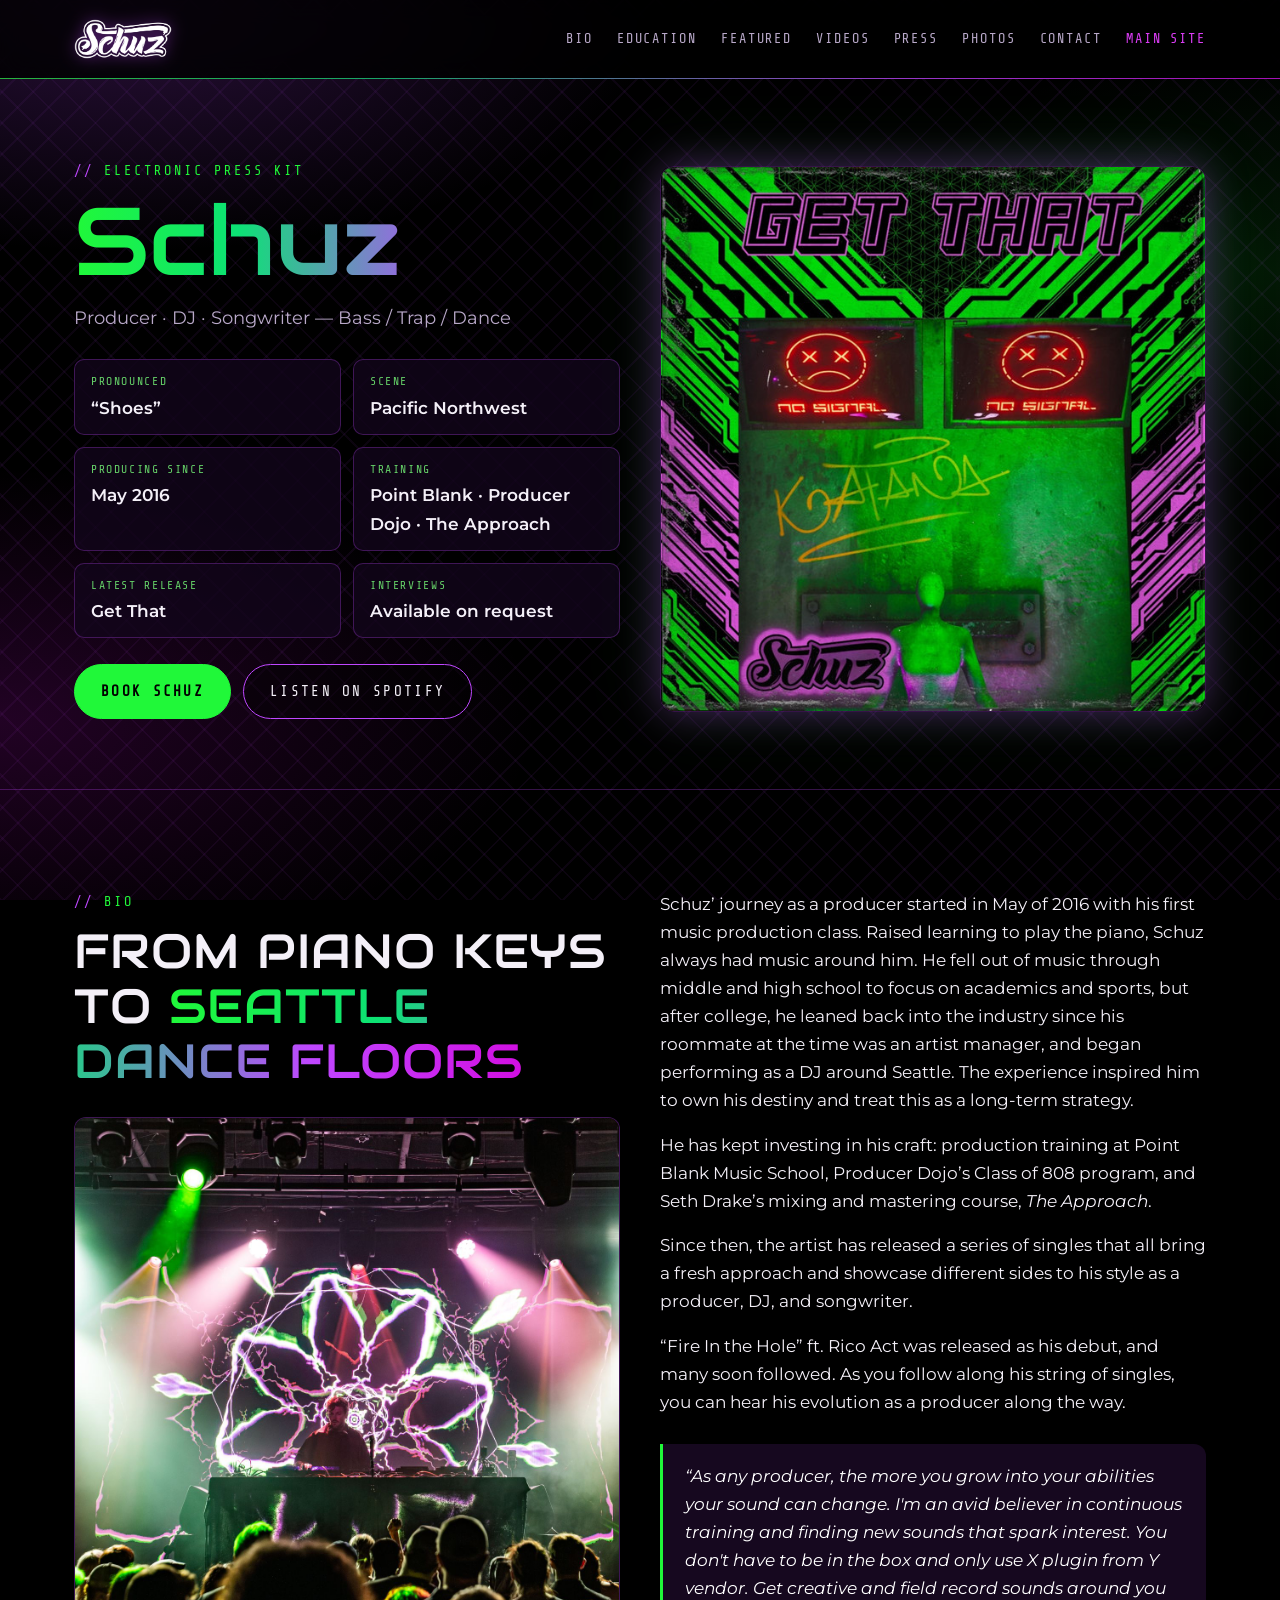
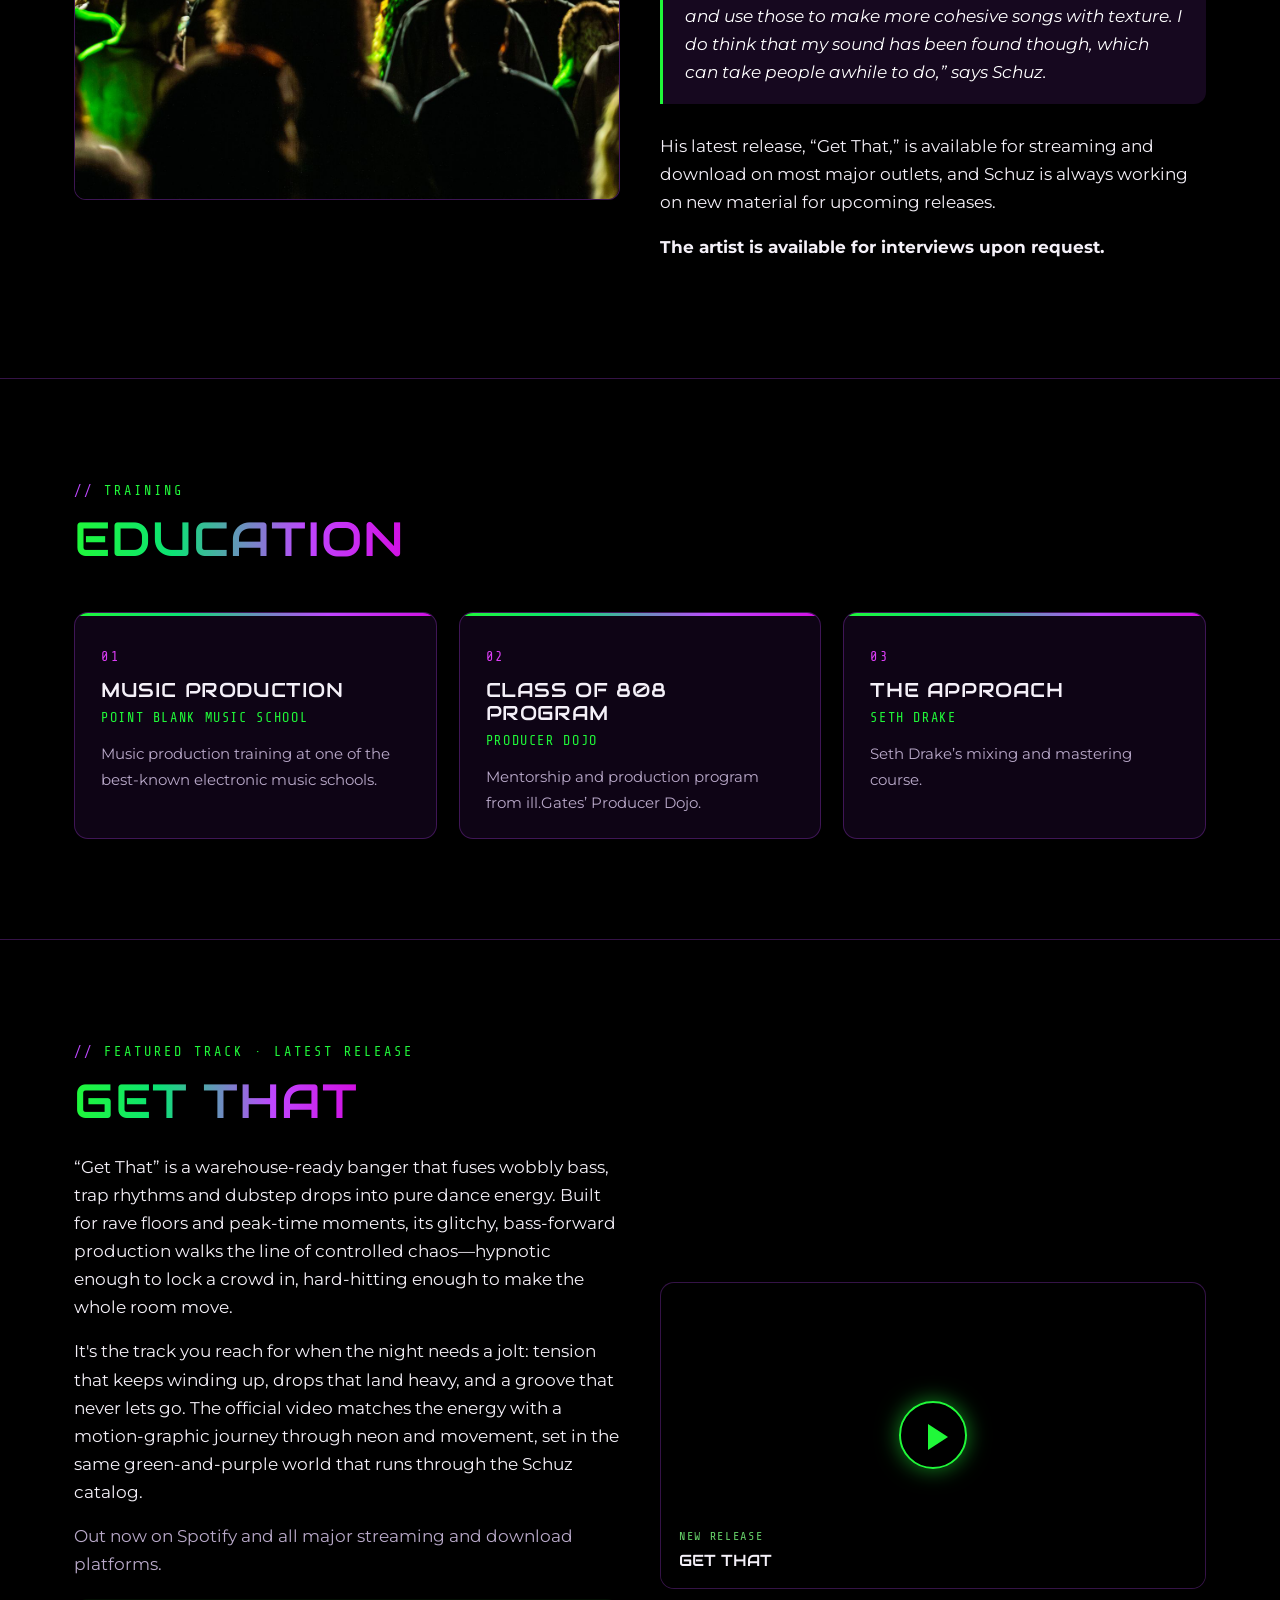
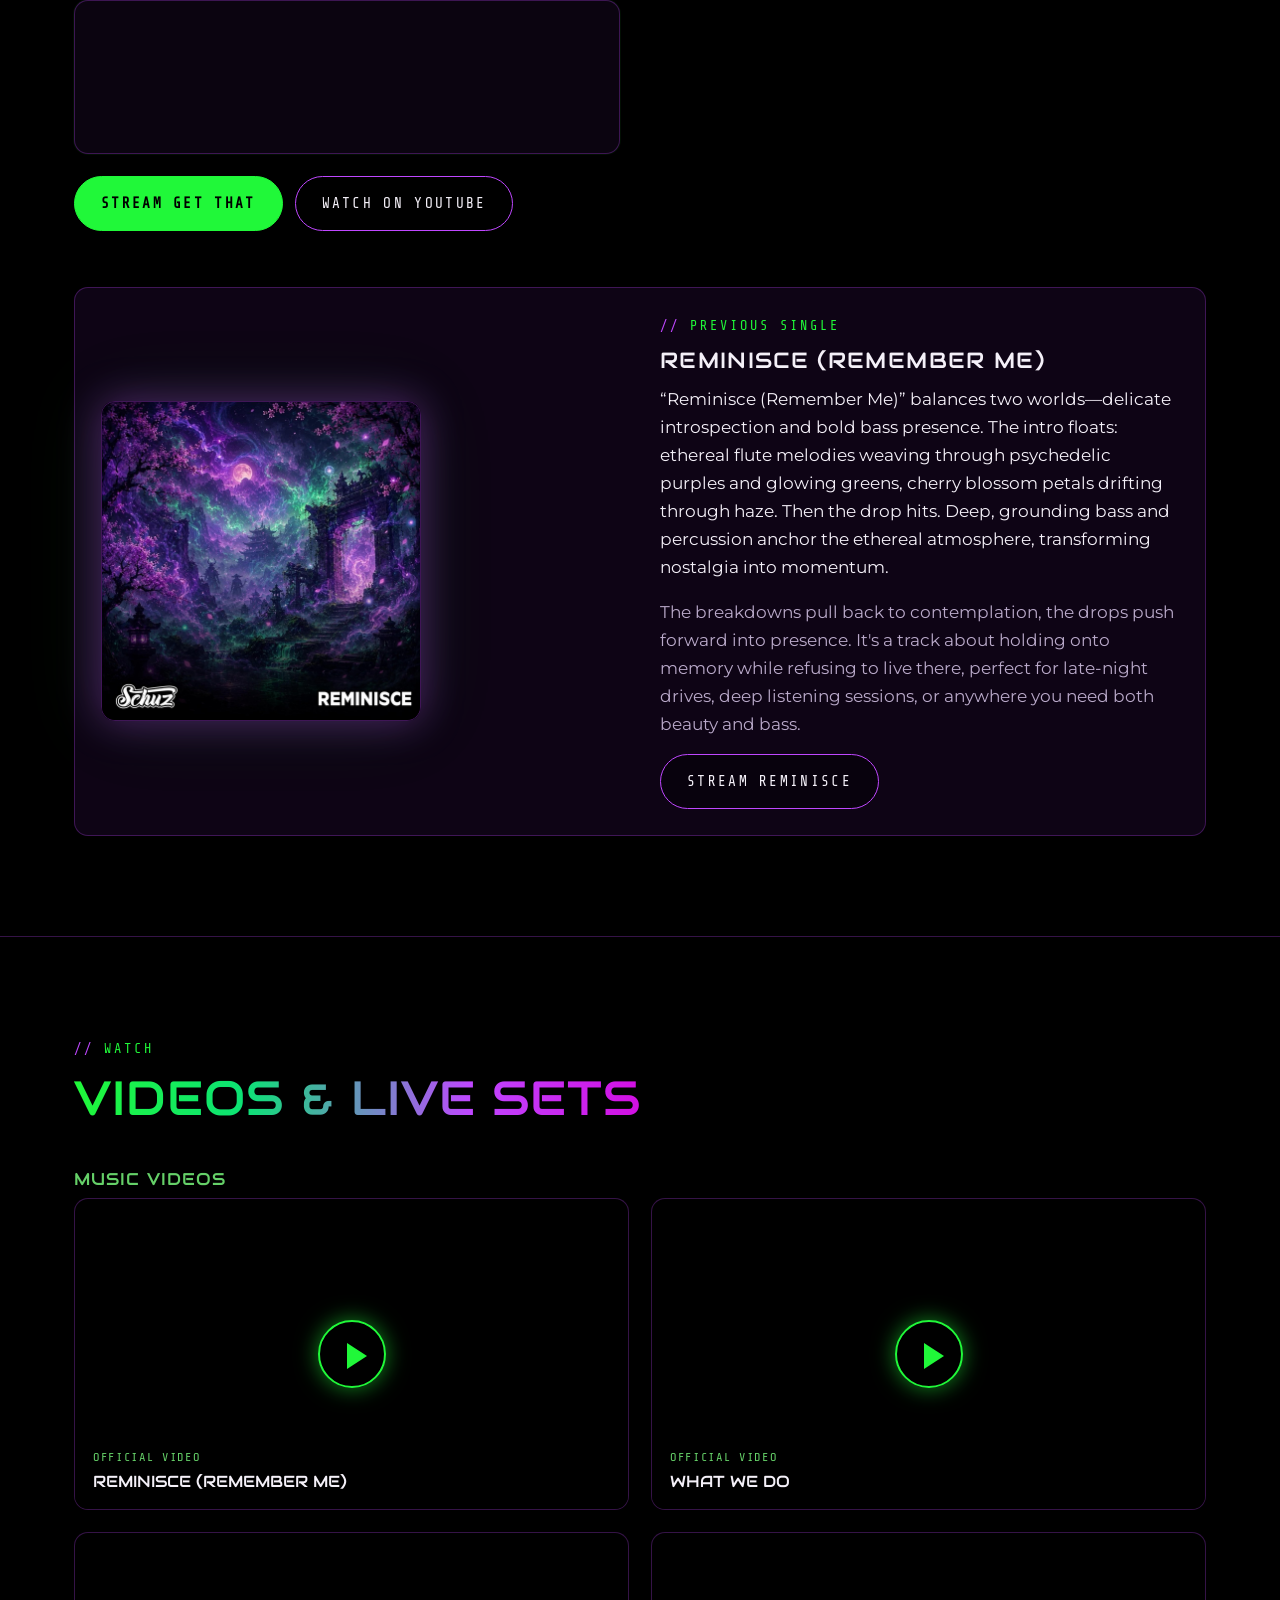
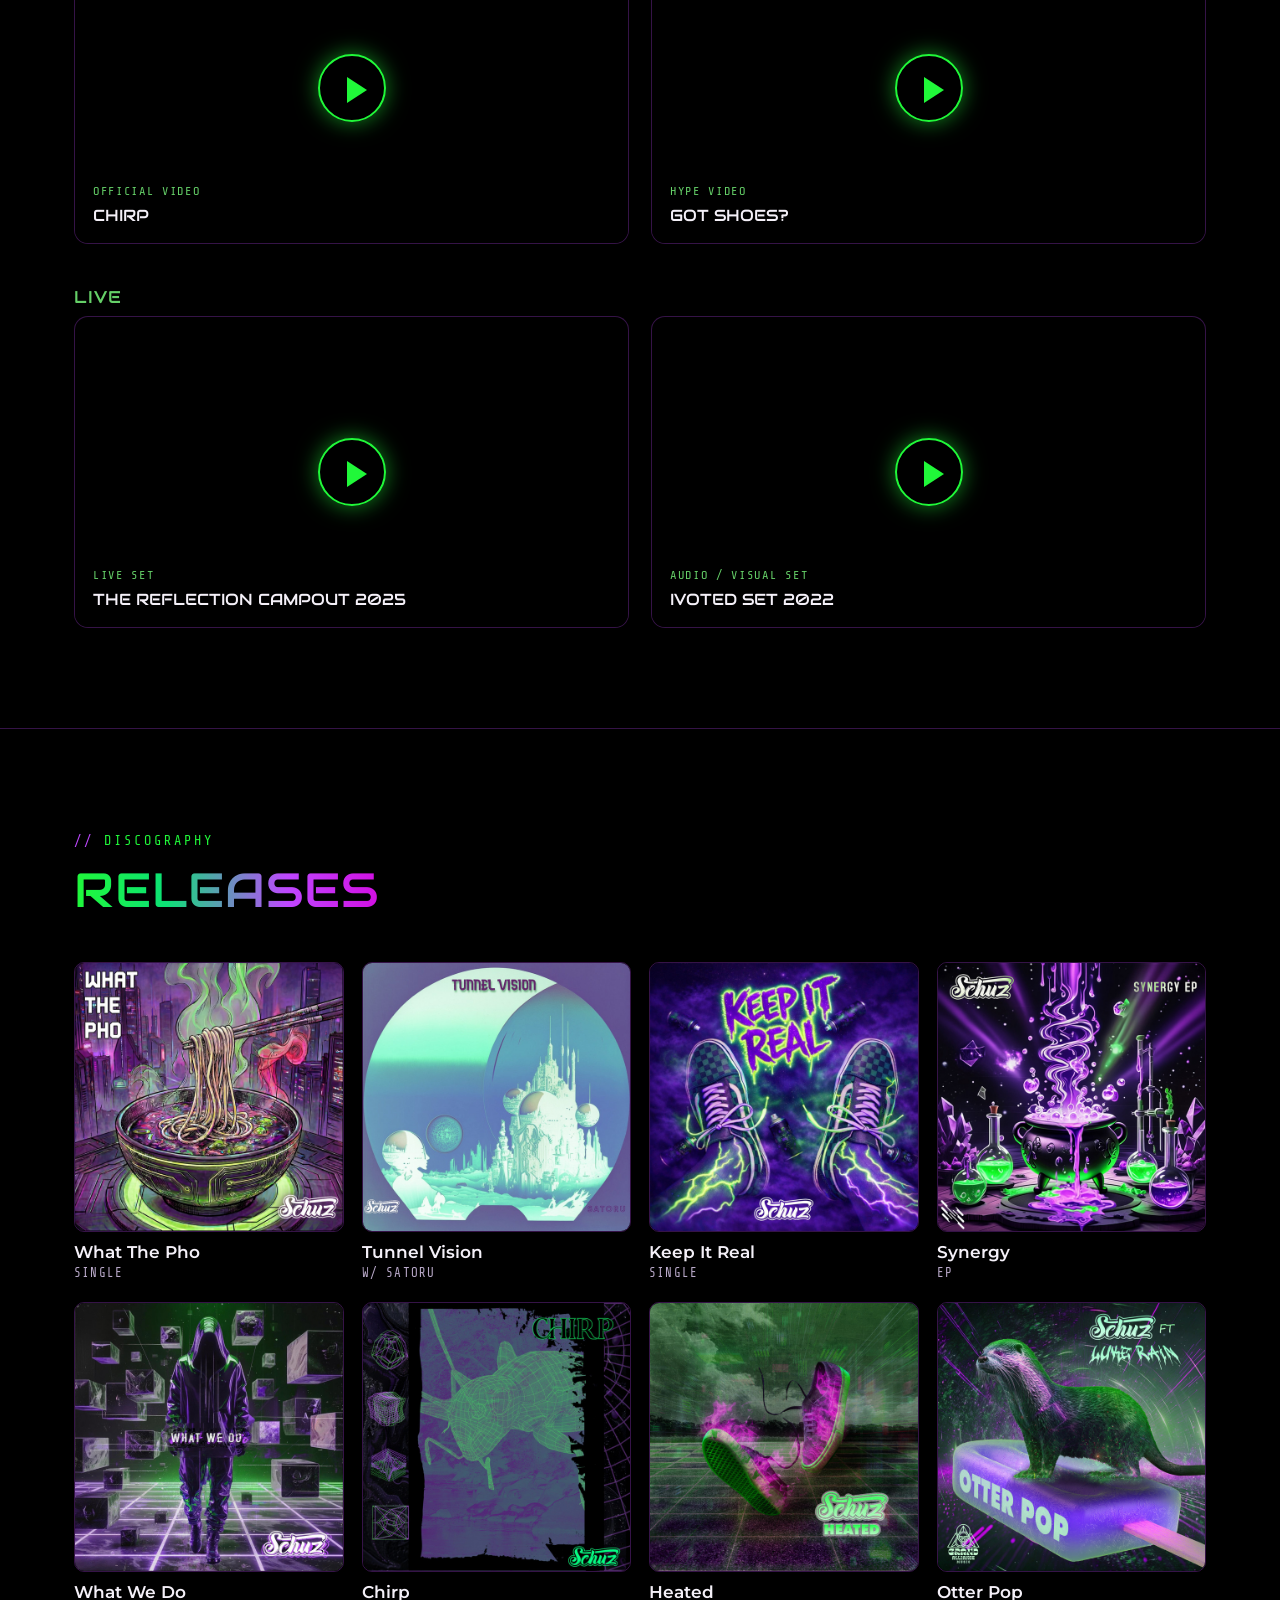
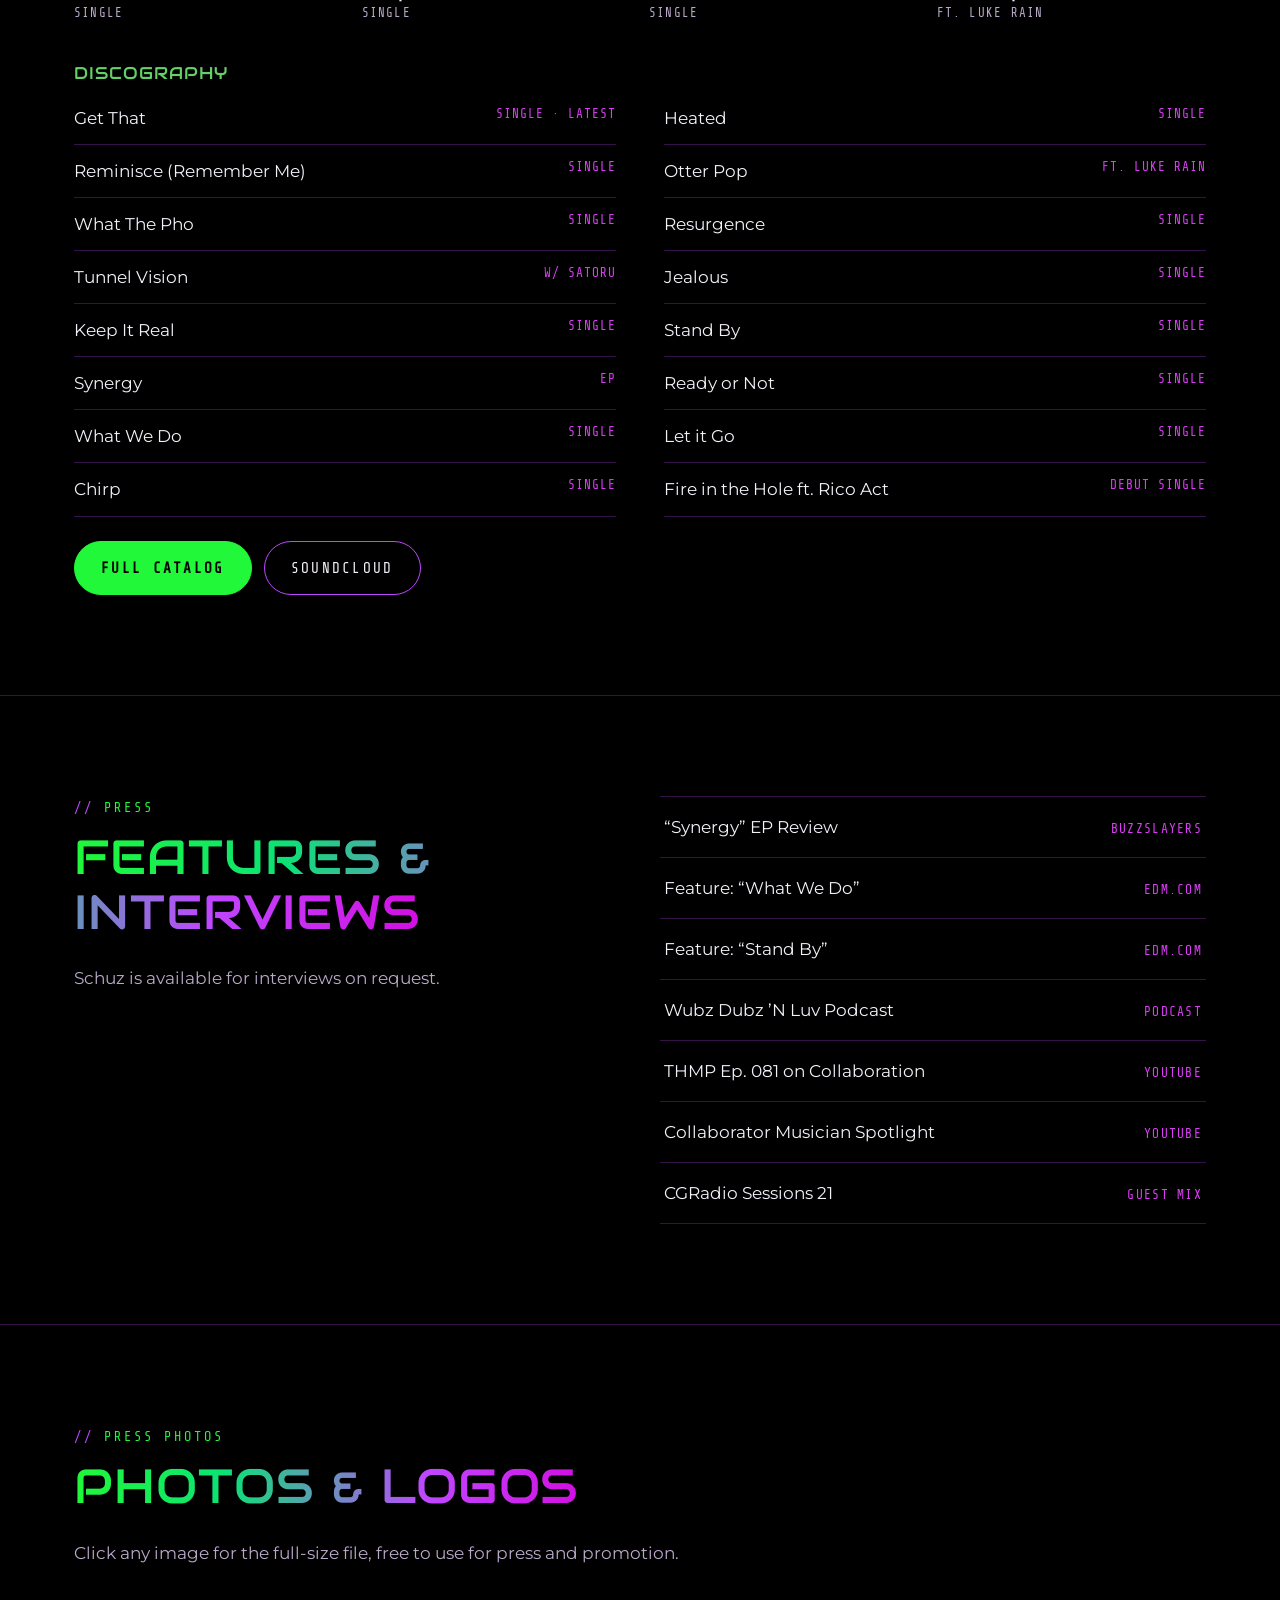
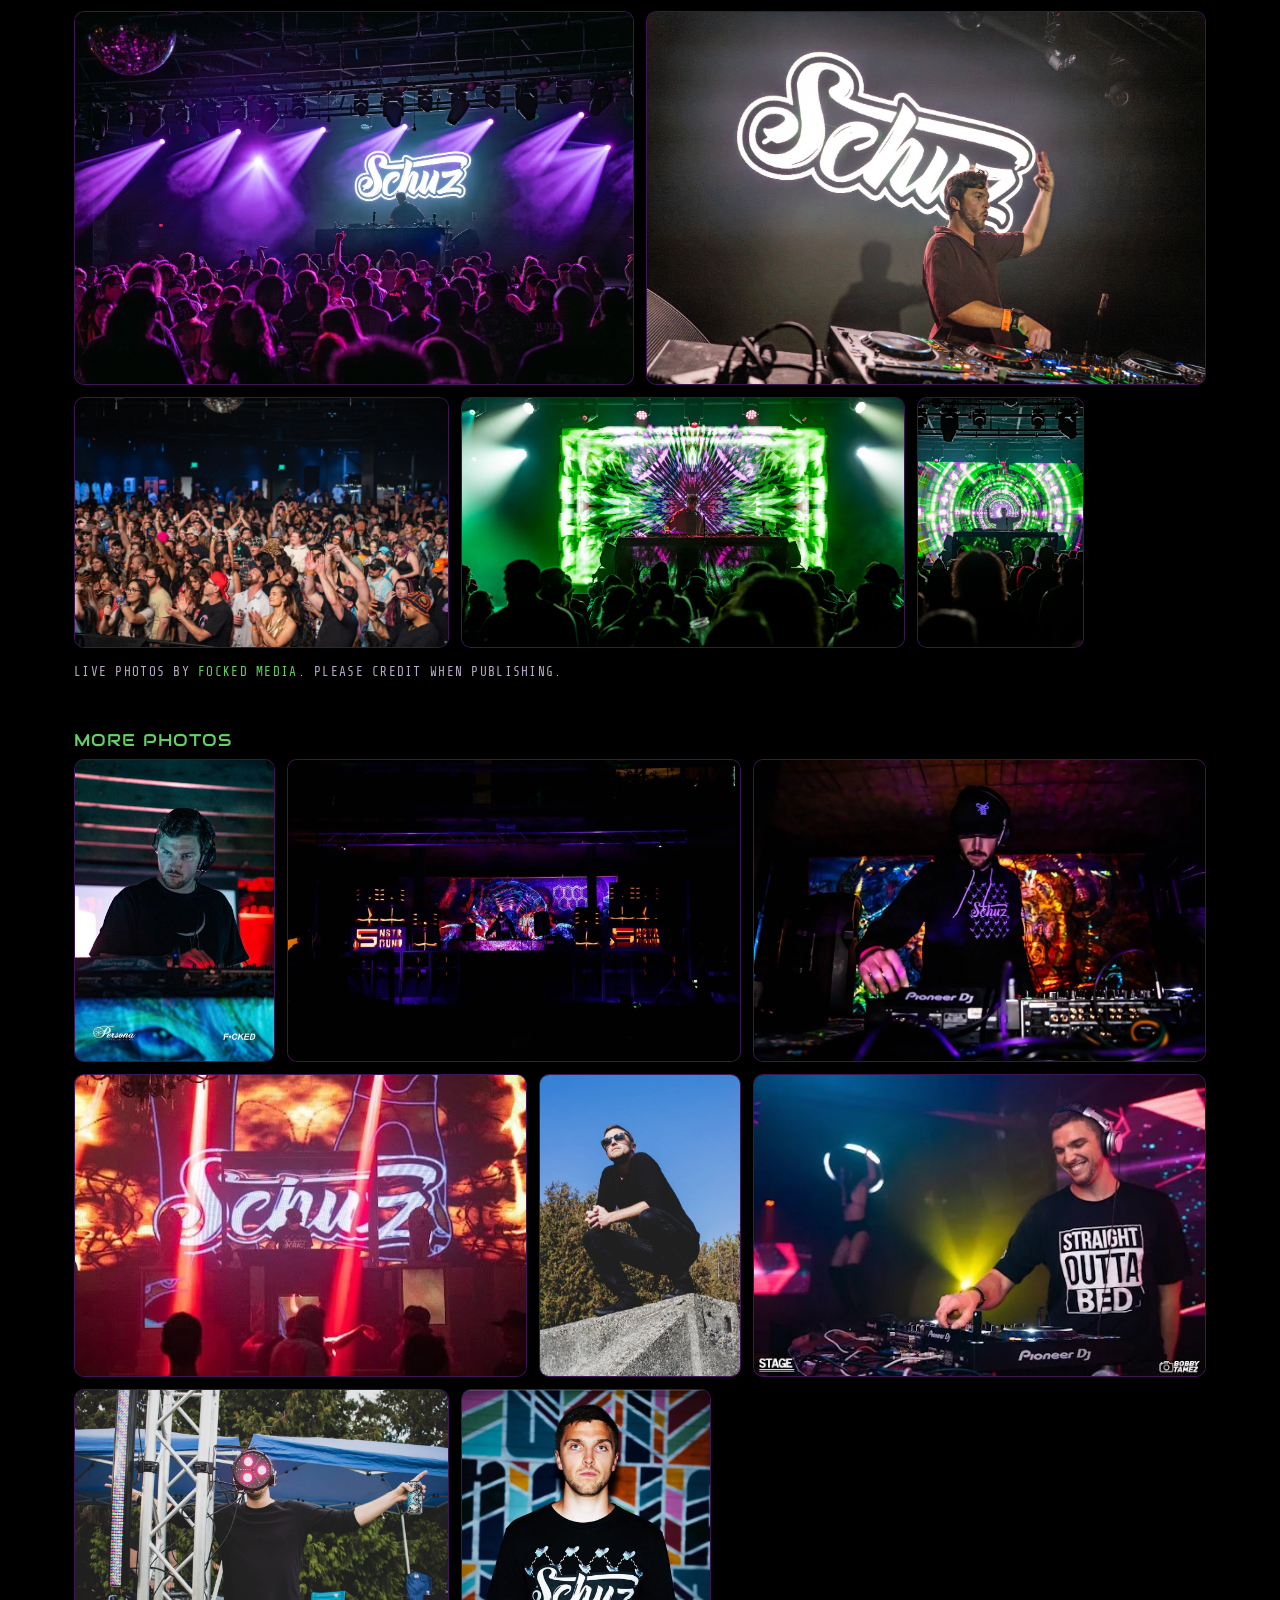
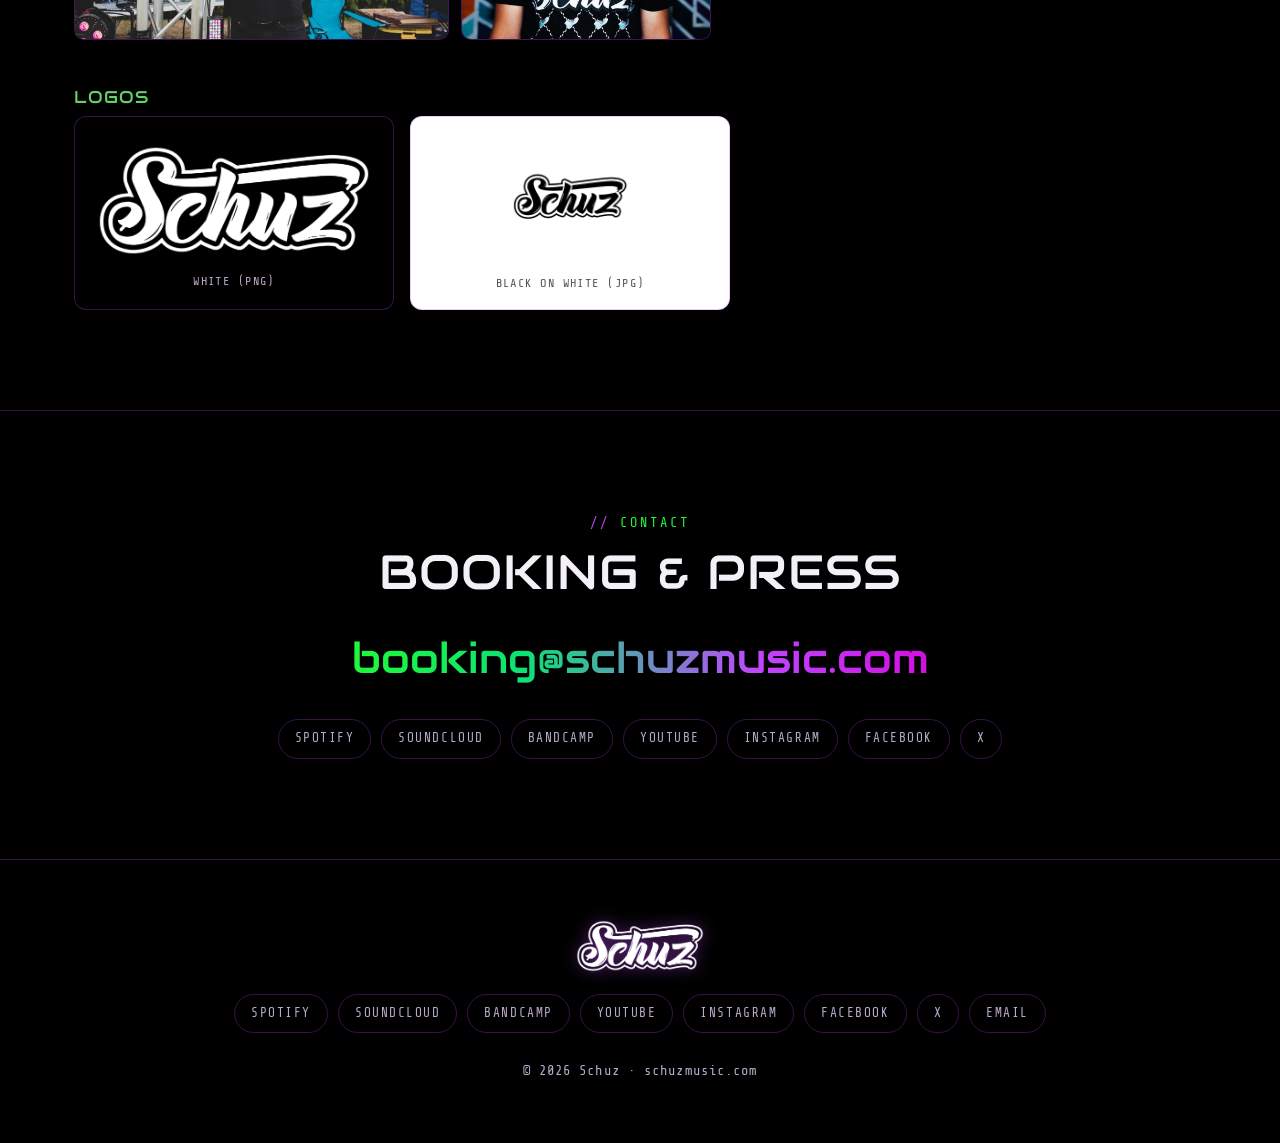
==== commit 026e1522: "Use booking@schuzmusic.com for booking and press contact Co-Authored-By: Claude Opus 5.5 <noreply@an" ====
--- a/epk/index.html
+++ b/epk/index.html
@@ -18,8 +18,8 @@
   <link rel="preconnect" href="https://fonts.googleapis.com">
   <link rel="preconnect" href="https://fonts.gstatic.com" crossorigin>
   <link href="https://fonts.googleapis.com/css2?family=Audiowide&family=Montserrat:wght@400;600;700&family=Share+Tech+Mono&display=swap" rel="stylesheet">
-  <link rel="stylesheet" href="../assets/style.css?v=202611192017">
-  <script src="../assets/site.js?v=202611192017" defer></script>
+  <link rel="stylesheet" href="../assets/style.css?v=202611211044">
+  <script src="../assets/site.js?v=202611211044" defer></script>
 </head>
 <body>
 <header class="site-header">
@@ -56,7 +56,7 @@
           <div><dt>Interviews</dt><dd>Available on request</dd></div>
         </dl>
         <div class="btn-row">
-          <a class="btn primary" href="mailto:schuzmusic@gmail.com?subject=Booking%20%2F%20Press%20Inquiry%20-%20Schuz">Book Schuz</a>
+          <a class="btn primary" href="mailto:booking@schuzmusic.com?subject=Booking%20%2F%20Press%20Inquiry%20-%20Schuz">Book Schuz</a>
           <a class="btn" href="https://open.spotify.com/playlist/7sFdtz4wPIXtweQwZlpiwJ" target="_blank" rel="noopener">Listen on Spotify</a>
         </div>
       </div>
@@ -253,7 +253,7 @@
     <div class="wrap">
       <p class="eyebrow">Contact</p>
       <h2>Booking &amp; Press</h2>
-      <p><a class="email" href="mailto:schuzmusic@gmail.com?subject=Booking%20%2F%20Press%20Inquiry%20-%20Schuz">schuzmusic@gmail.com</a></p>
+      <p><a class="email" href="mailto:booking@schuzmusic.com?subject=Booking%20%2F%20Press%20Inquiry%20-%20Schuz">booking@schuzmusic.com</a></p>
       <div class="socials" style="justify-content:center;margin-top:24px">
 <a href="https://open.spotify.com/artist/5NspPYFCaN9xLj9QbHymUp" target="_blank" rel="noopener">Spotify</a>
 <a href="https://soundcloud.com/schuzmusic" target="_blank" rel="noopener">SoundCloud</a>
@@ -279,7 +279,7 @@
 <a href="https://instagram.com/schuzmusic" target="_blank" rel="noopener">Instagram</a>
 <a href="https://facebook.com/schuzmusic" target="_blank" rel="noopener">Facebook</a>
 <a href="https://x.com/schuzmusic" target="_blank" rel="noopener">X</a>
-<a href="mailto:schuzmusic@gmail.com">Email</a>
+<a href="mailto:booking@schuzmusic.com">Email</a>
     </div>
     <small>&copy; <span id="year">2026</span> Schuz &middot; schuzmusic.com</small>
   </div>
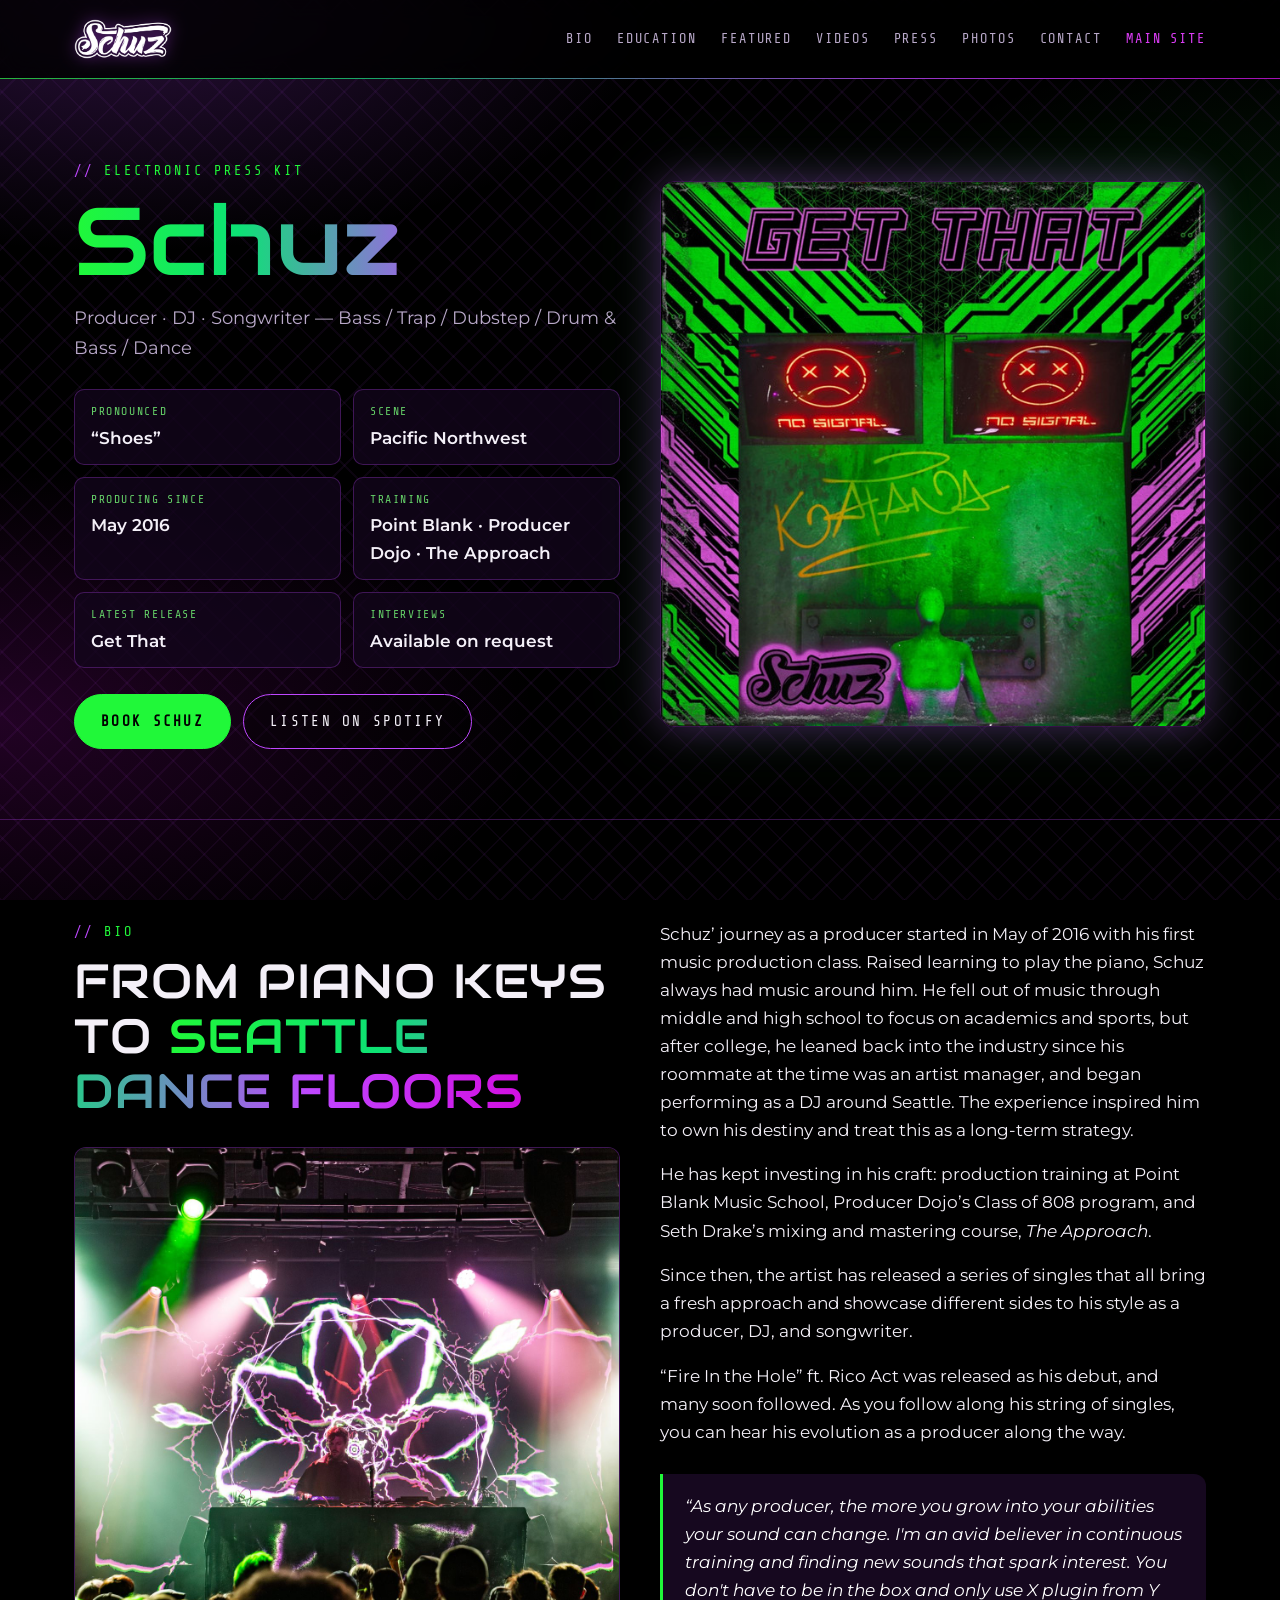
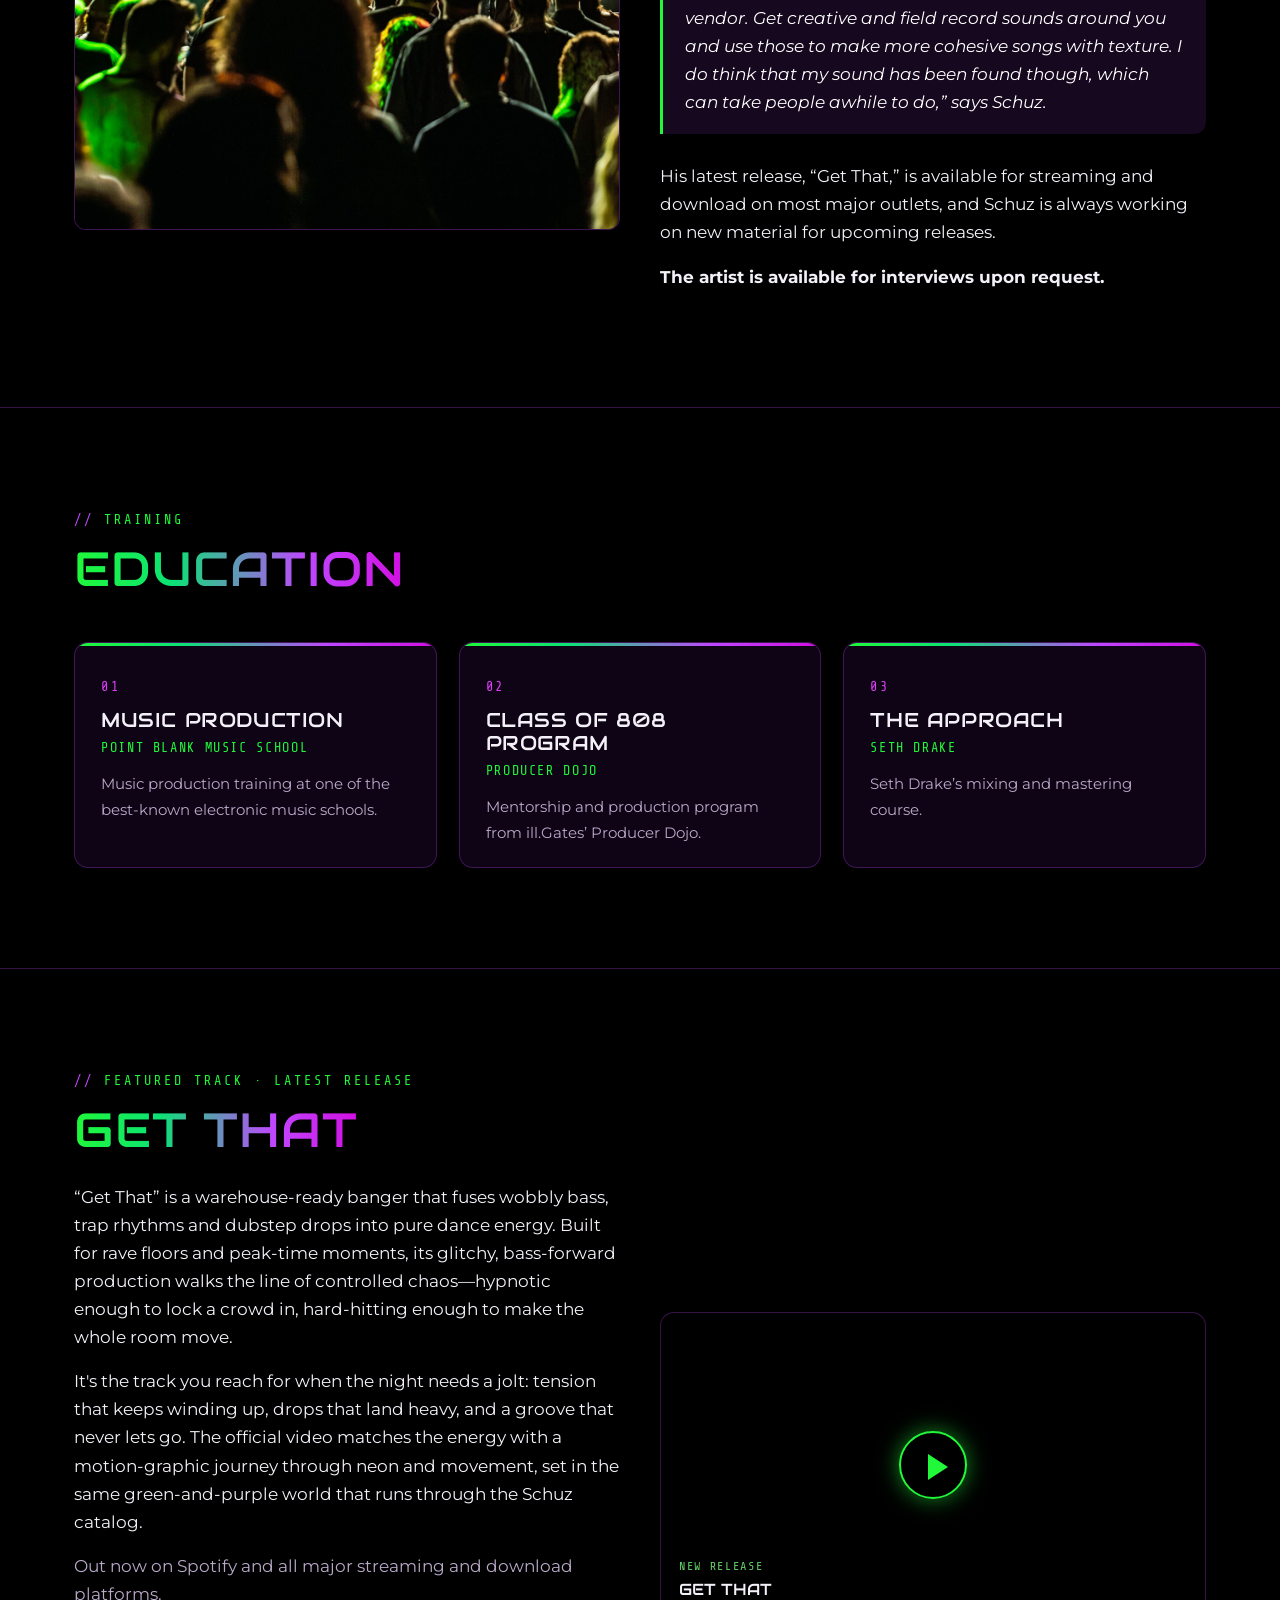
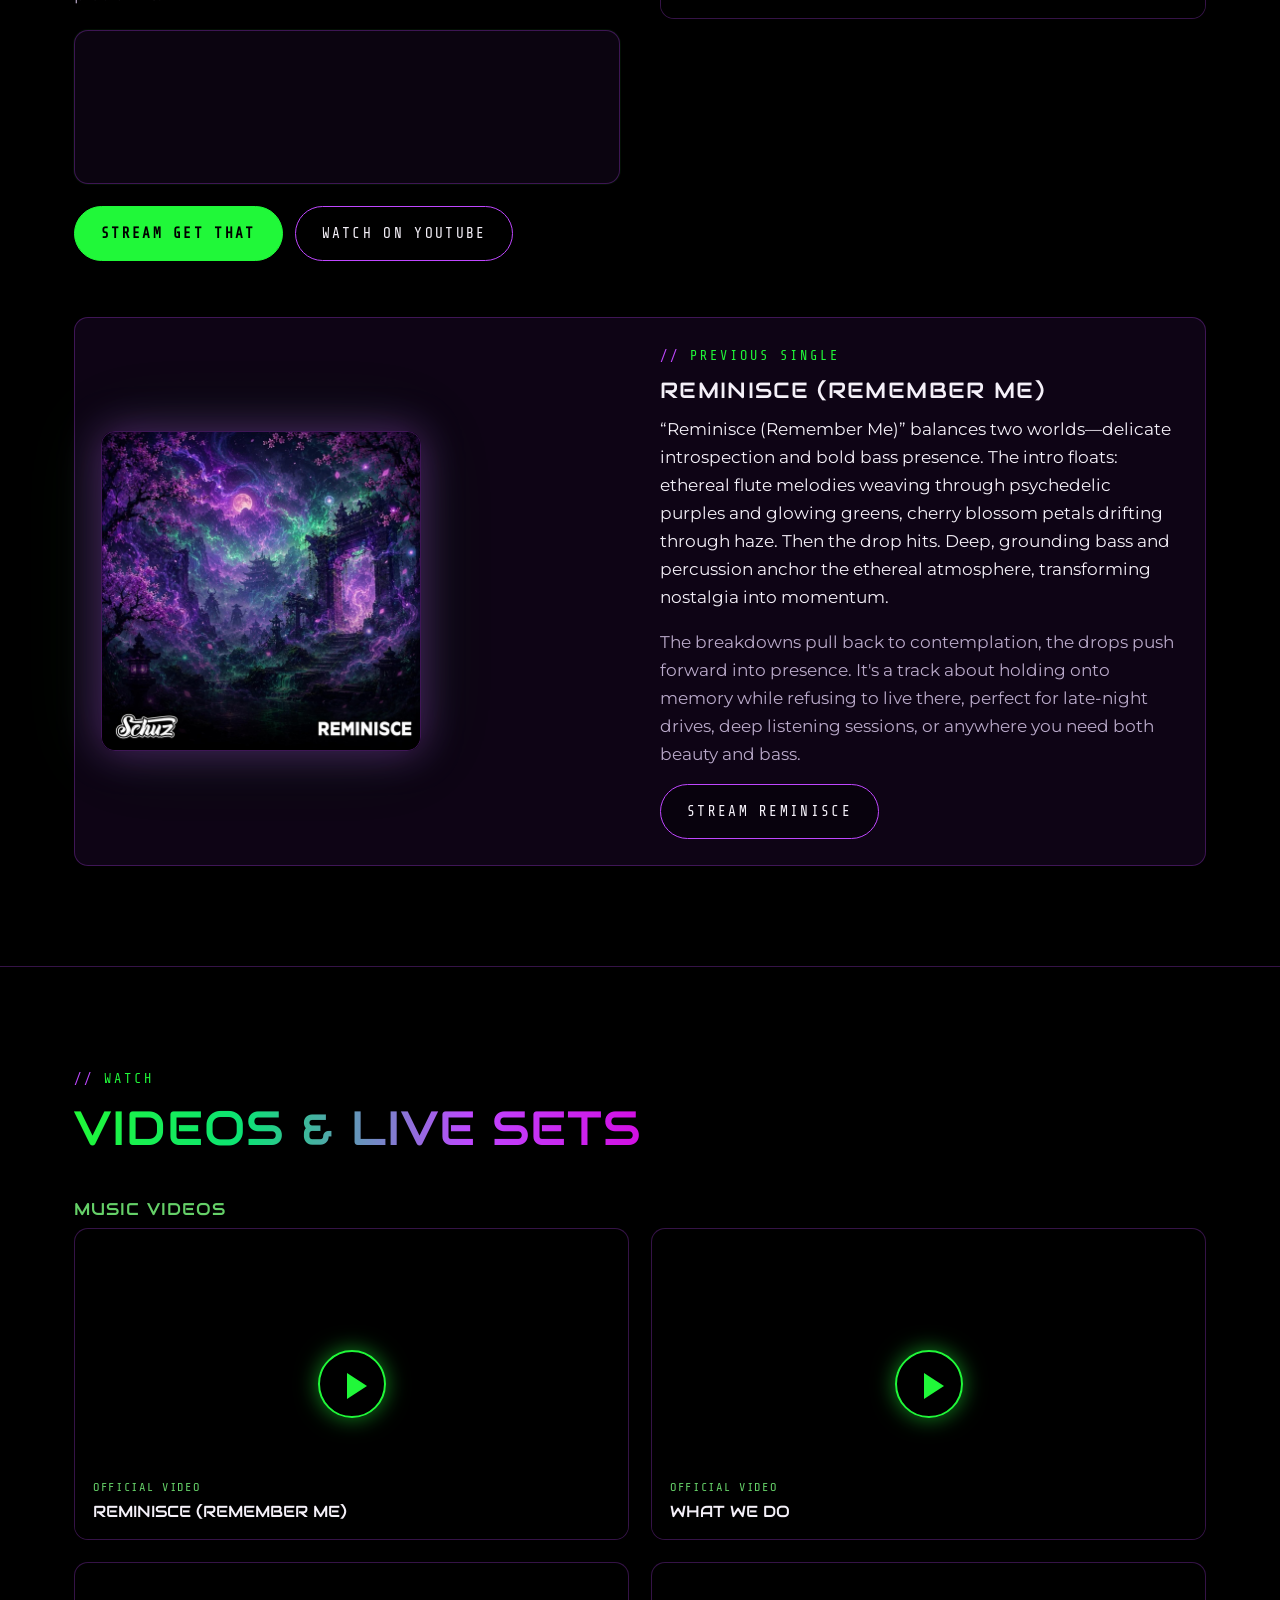
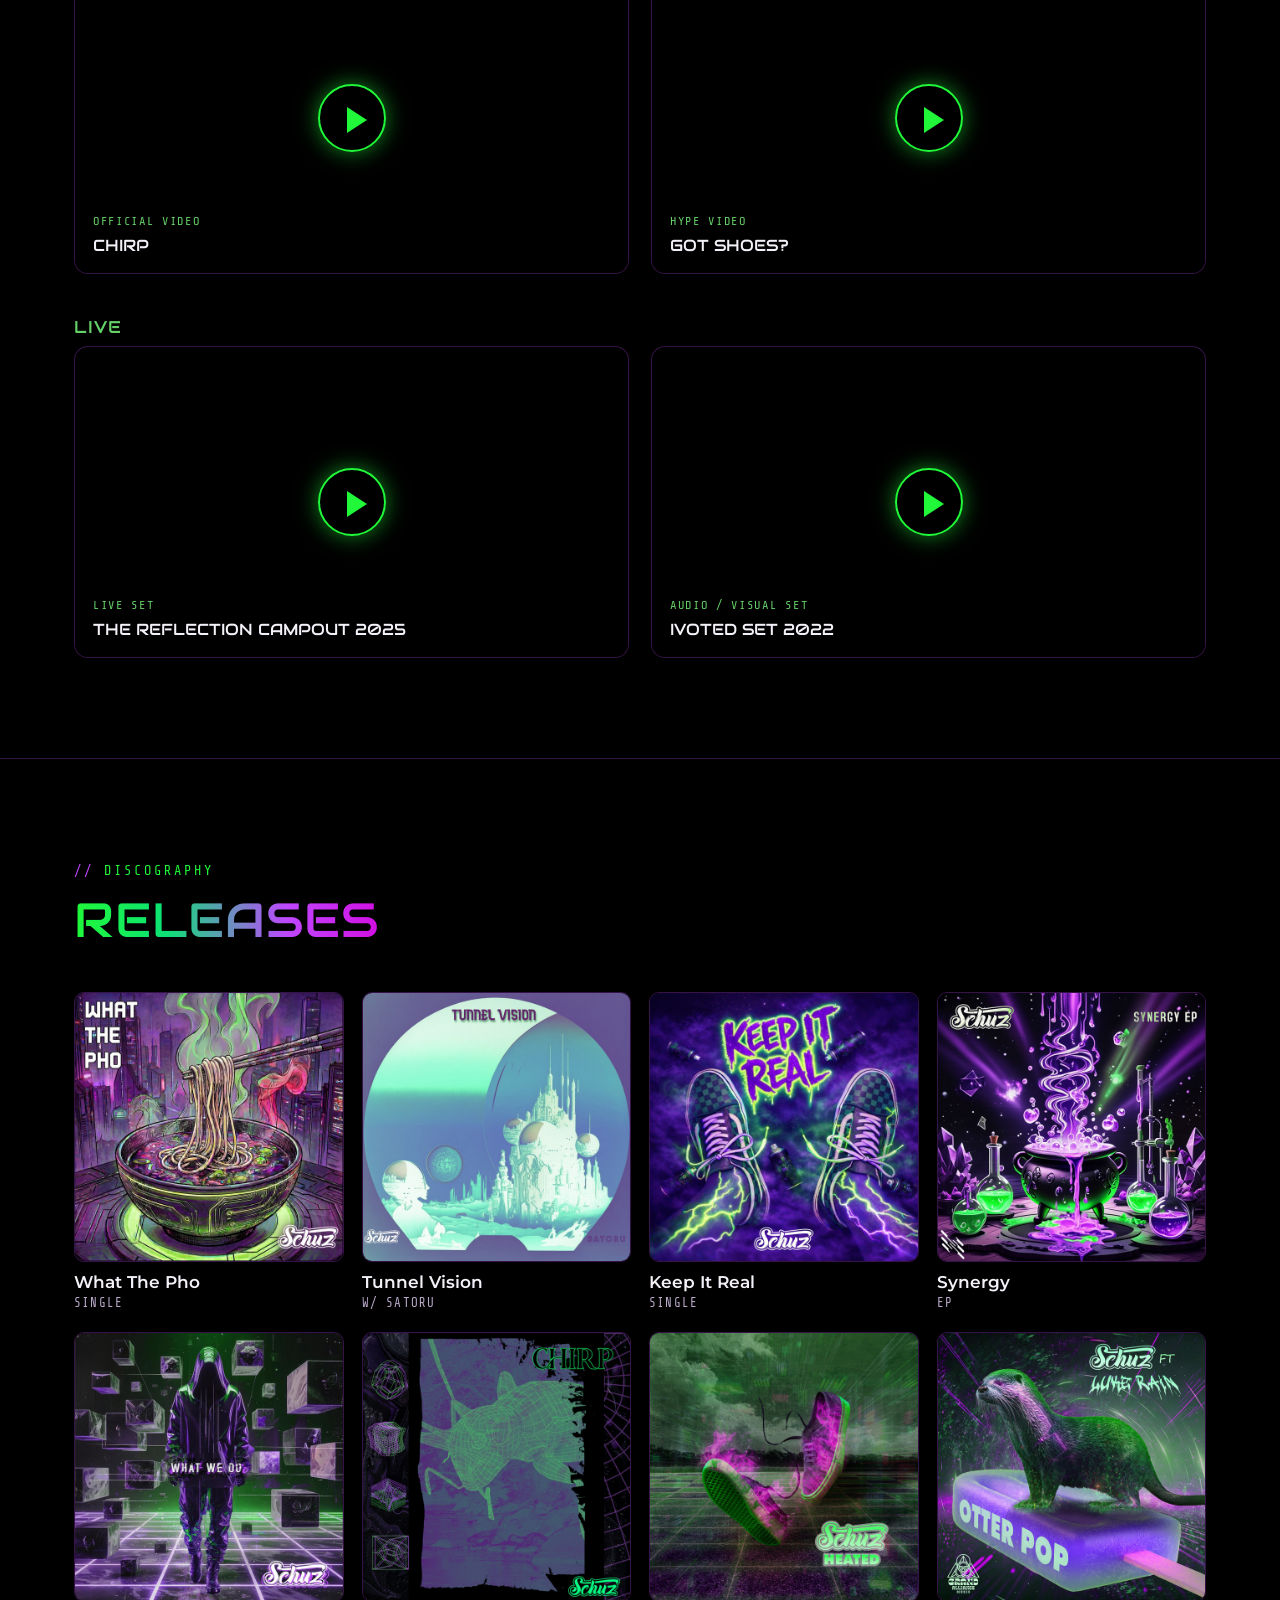
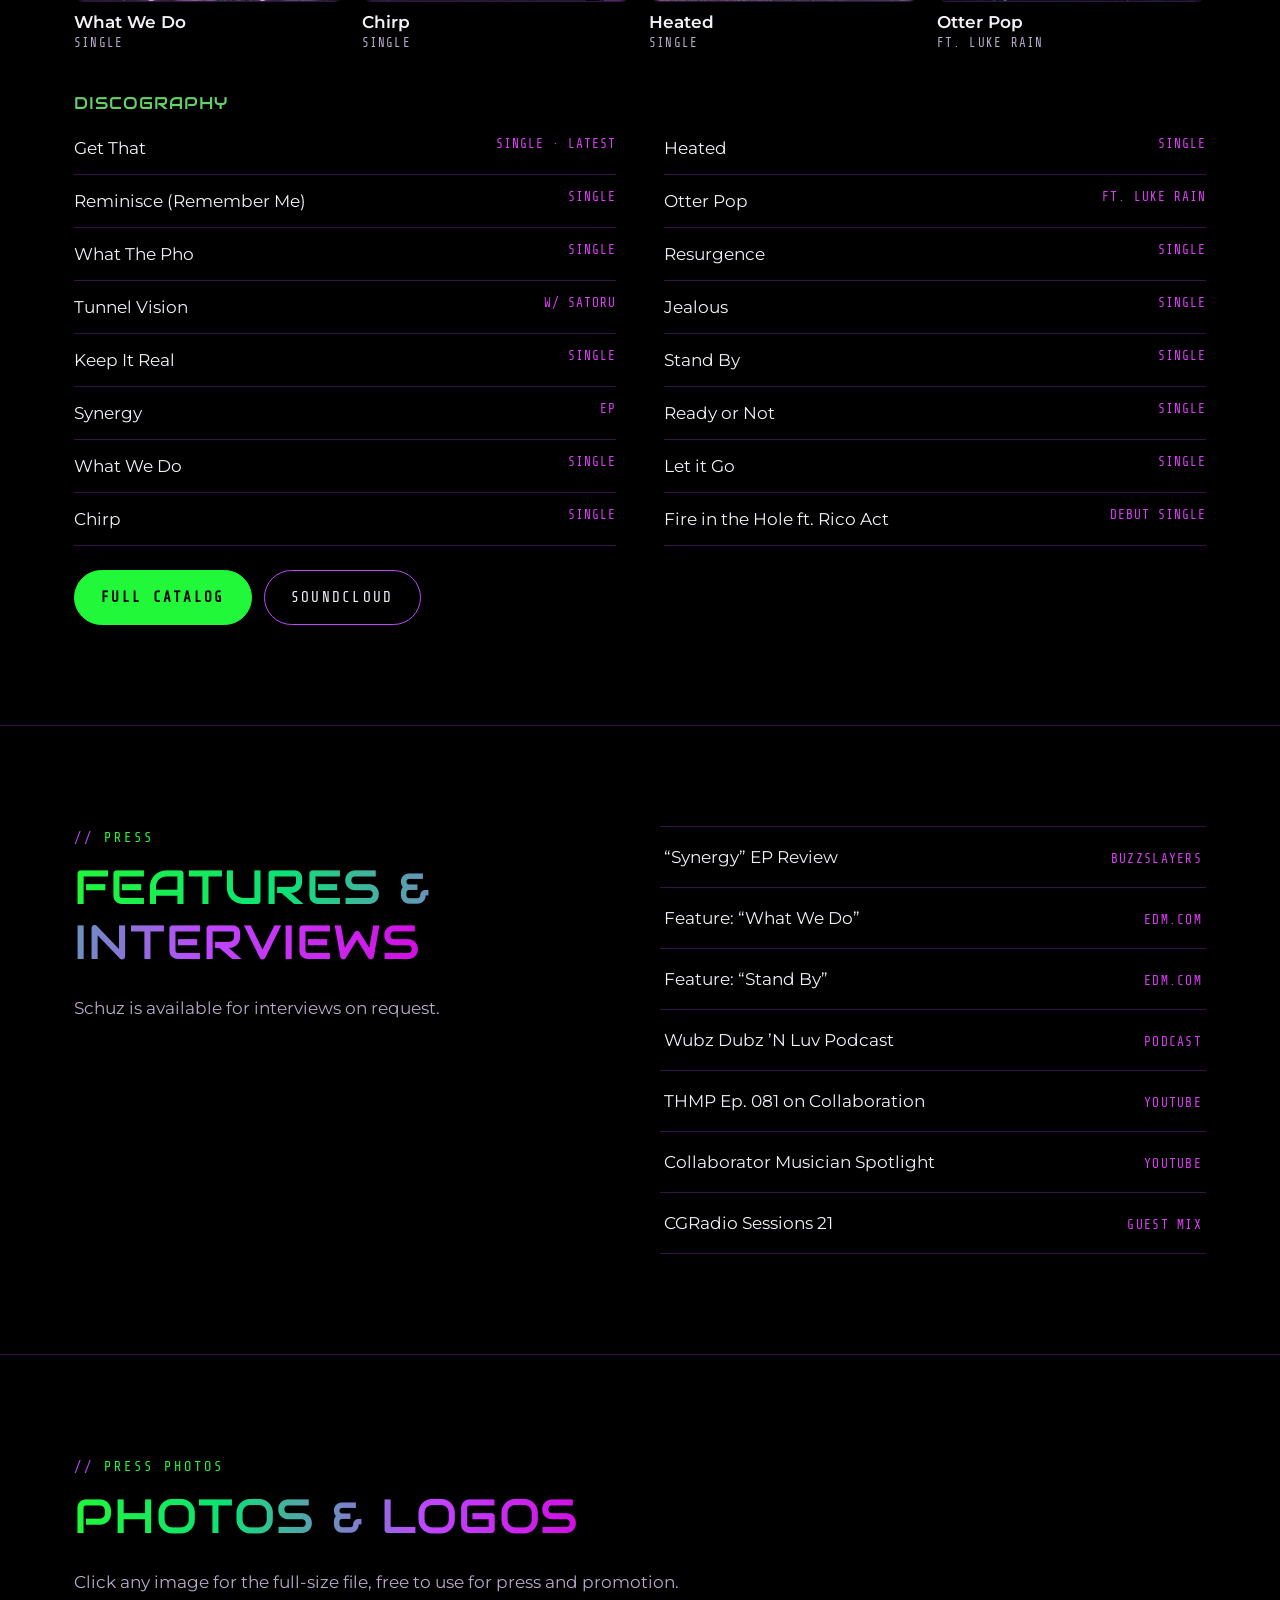
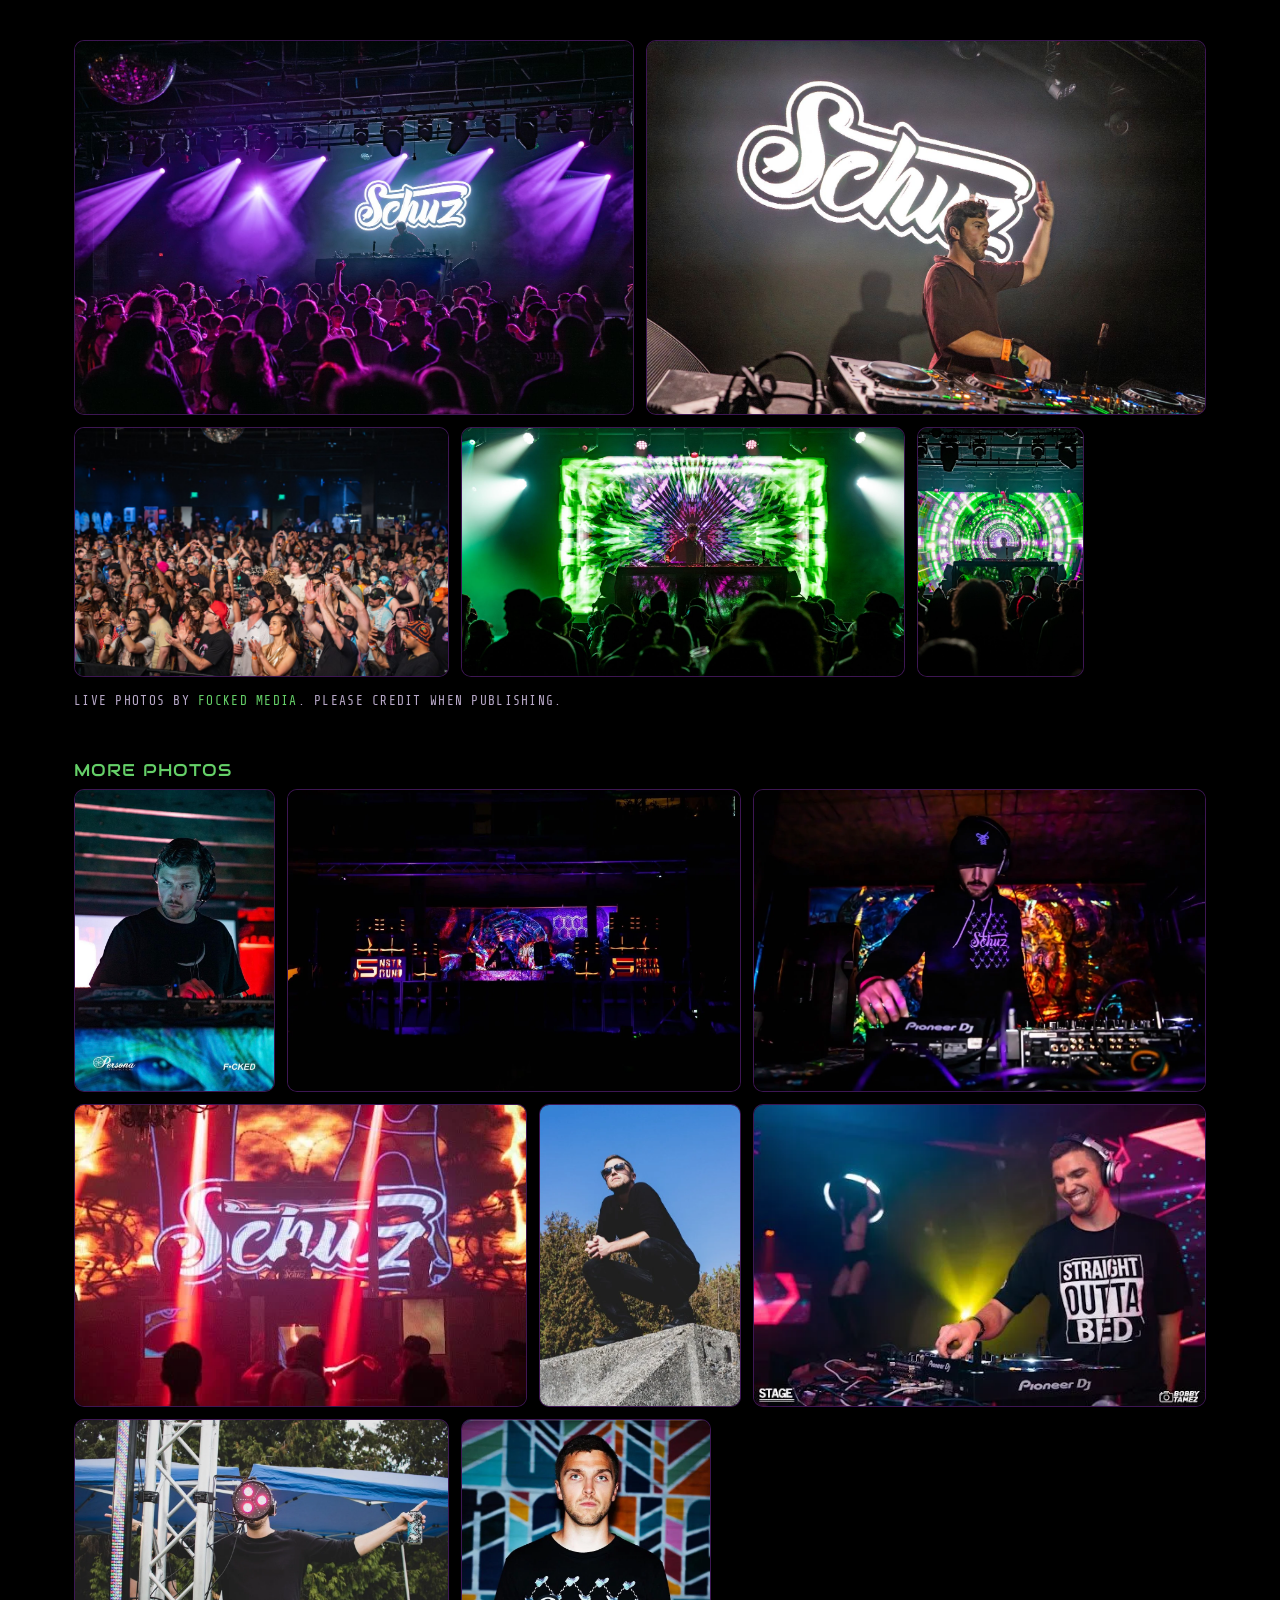
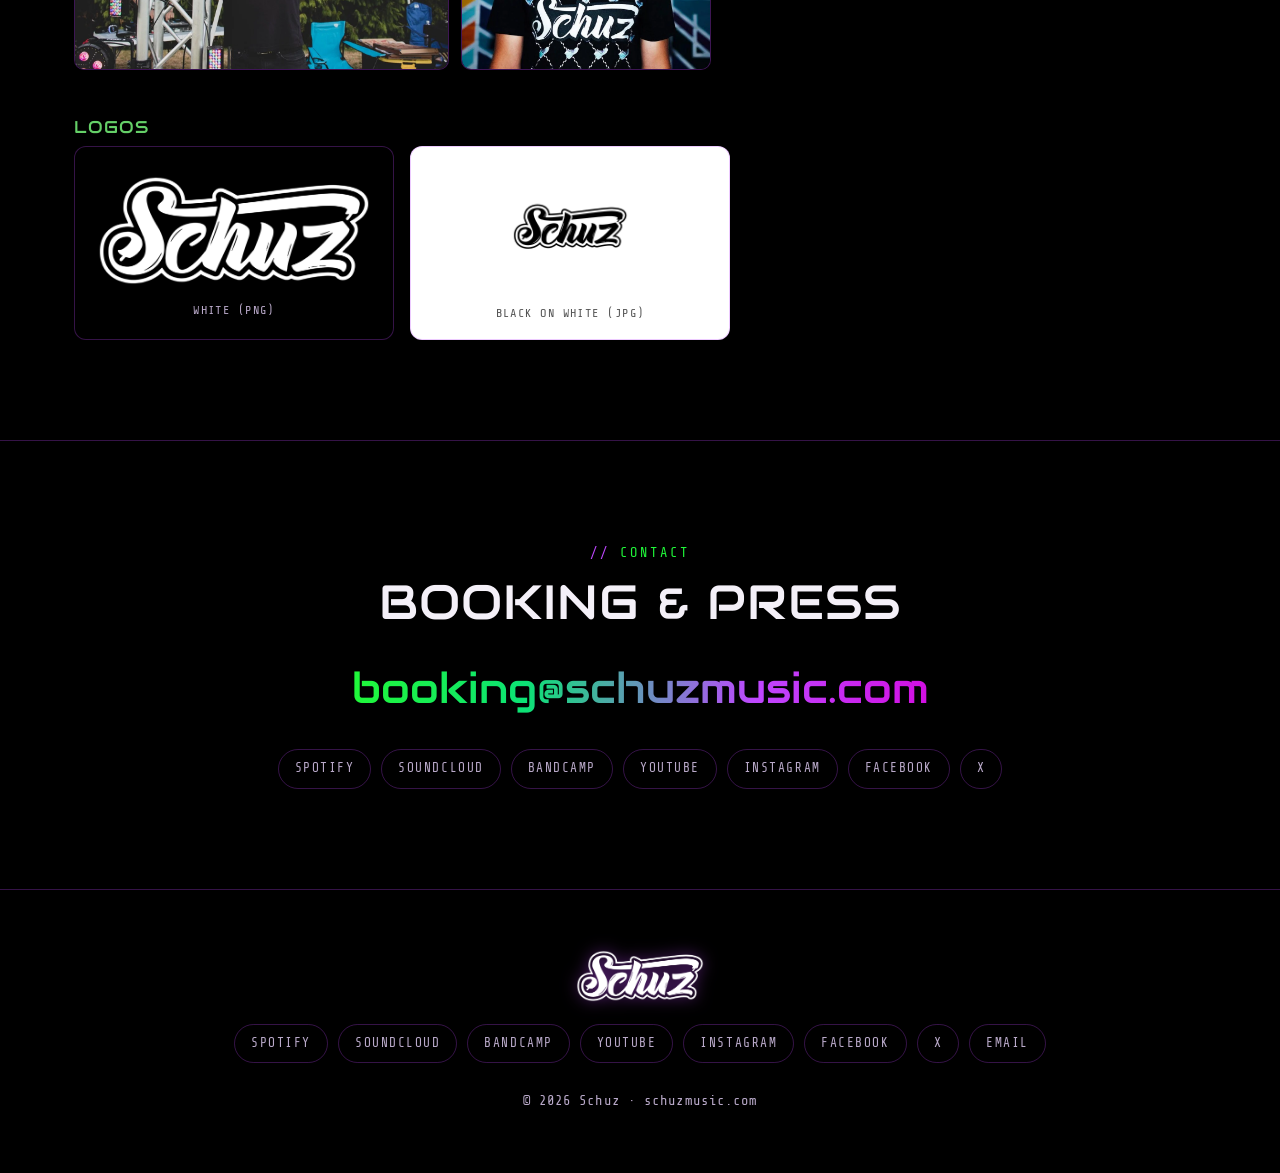
==== commit e330cc24: "Expand genre callouts: bass, trap, dubstep, drum & bass, dance Co-Authored-By: Claude Opus 5.5 <nore" ====
--- a/epk/index.html
+++ b/epk/index.html
@@ -18,8 +18,8 @@
   <link rel="preconnect" href="https://fonts.googleapis.com">
   <link rel="preconnect" href="https://fonts.gstatic.com" crossorigin>
   <link href="https://fonts.googleapis.com/css2?family=Audiowide&family=Montserrat:wght@400;600;700&family=Share+Tech+Mono&display=swap" rel="stylesheet">
-  <link rel="stylesheet" href="../assets/style.css?v=202611211044">
-  <script src="../assets/site.js?v=202611211044" defer></script>
+  <link rel="stylesheet" href="../assets/style.css?v=202611211535">
+  <script src="../assets/site.js?v=202611211535" defer></script>
 </head>
 <body>
 <header class="site-header">
@@ -46,7 +46,7 @@
       <div>
         <p class="eyebrow">Electronic Press Kit</p>
         <h1 class="epk-title grad-text">Schuz</h1>
-        <p class="muted" style="font-size:1.1rem">Producer &middot; DJ &middot; Songwriter &mdash; Bass / Trap / Dance</p>
+        <p class="muted" style="font-size:1.1rem">Producer &middot; DJ &middot; Songwriter &mdash; Bass / Trap / Dubstep / Drum &amp; Bass / Dance</p>
         <dl class="facts">
           <div><dt>Pronounced</dt><dd>&ldquo;Shoes&rdquo;</dd></div>
           <div><dt>Scene</dt><dd>Pacific Northwest</dd></div>
